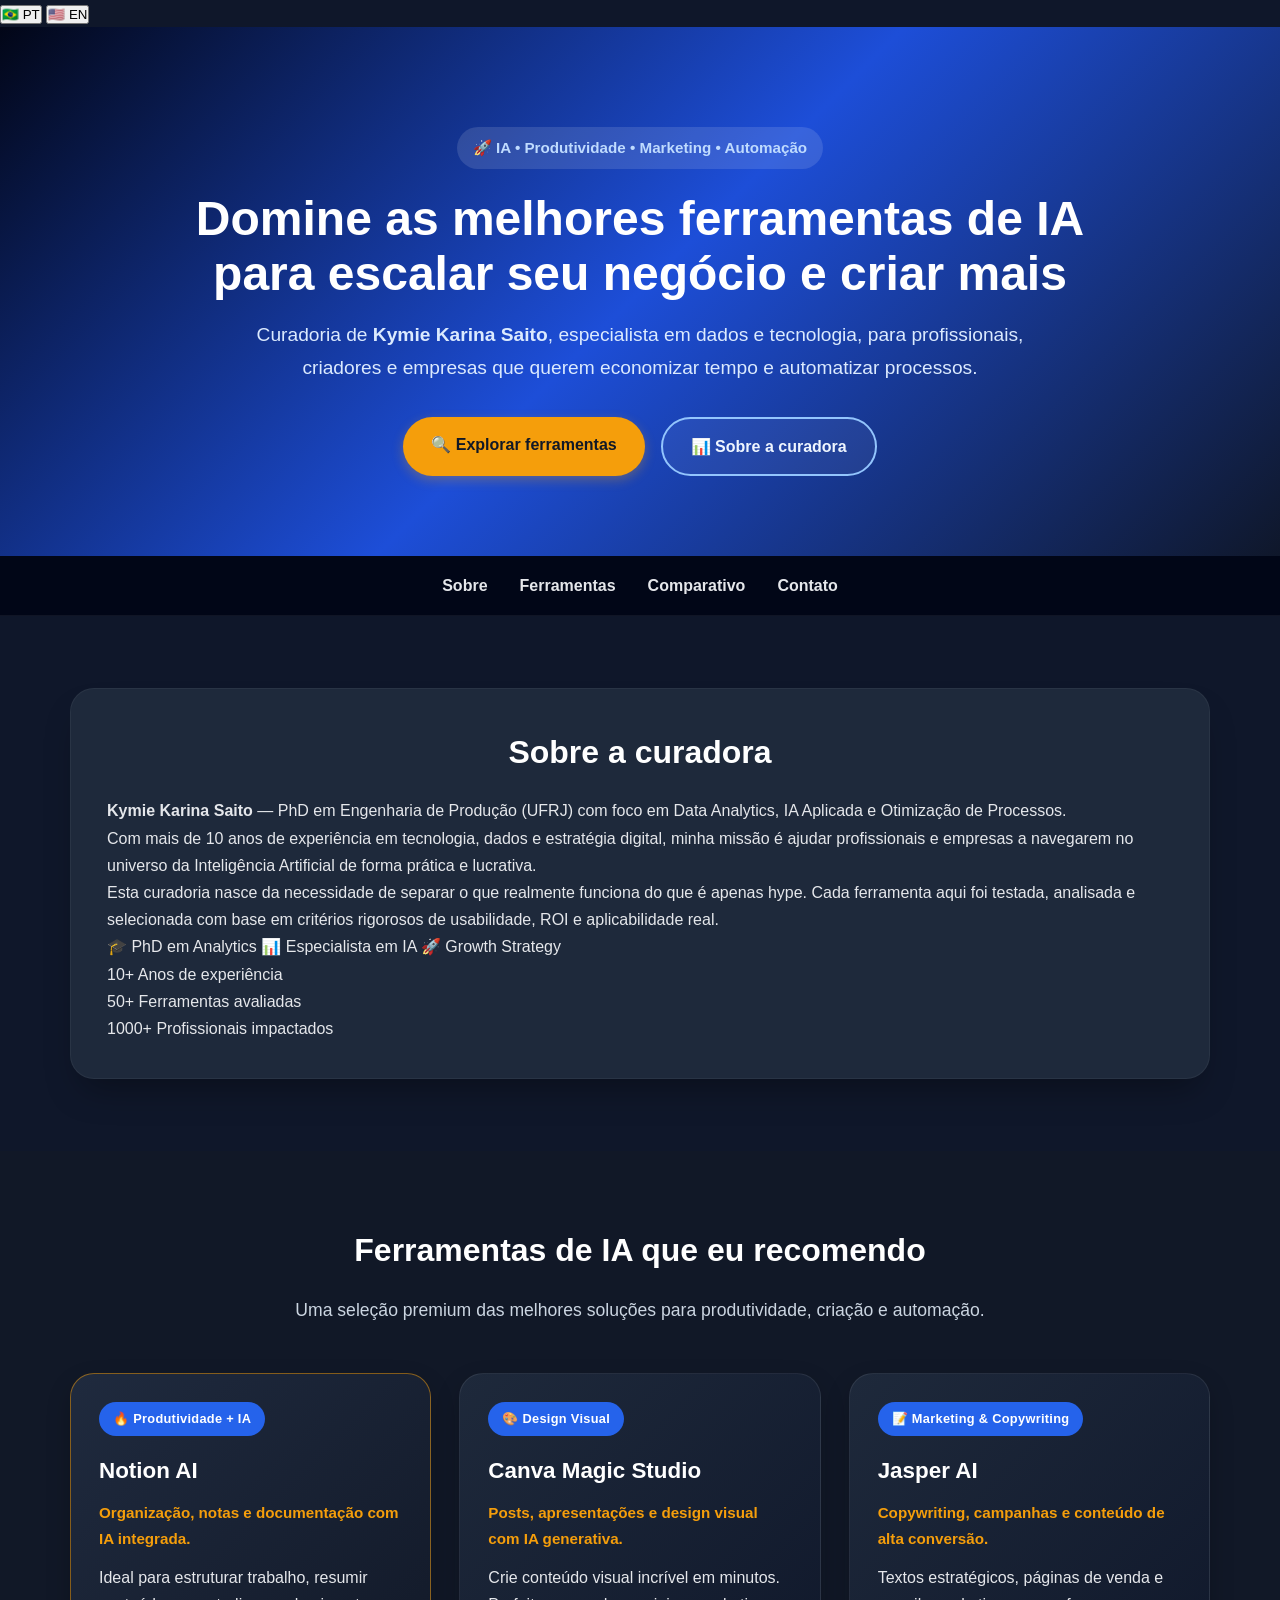
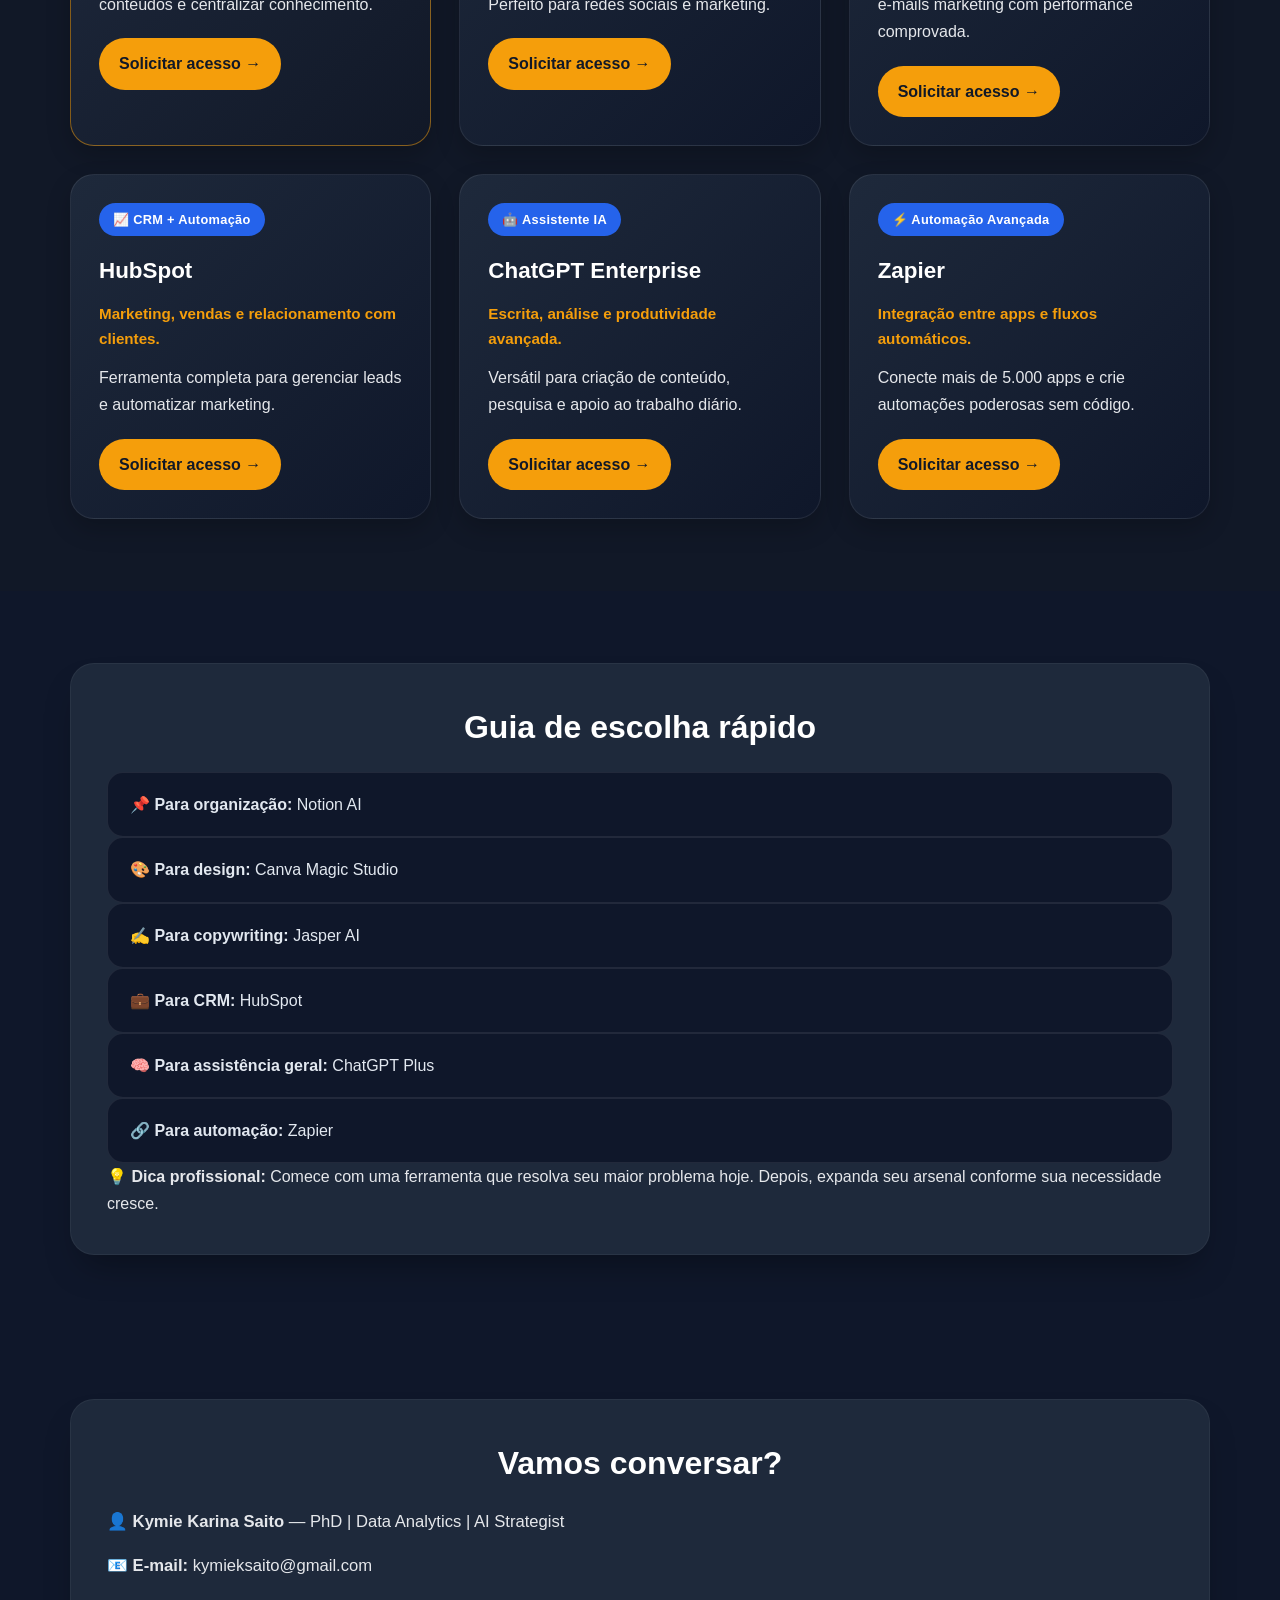
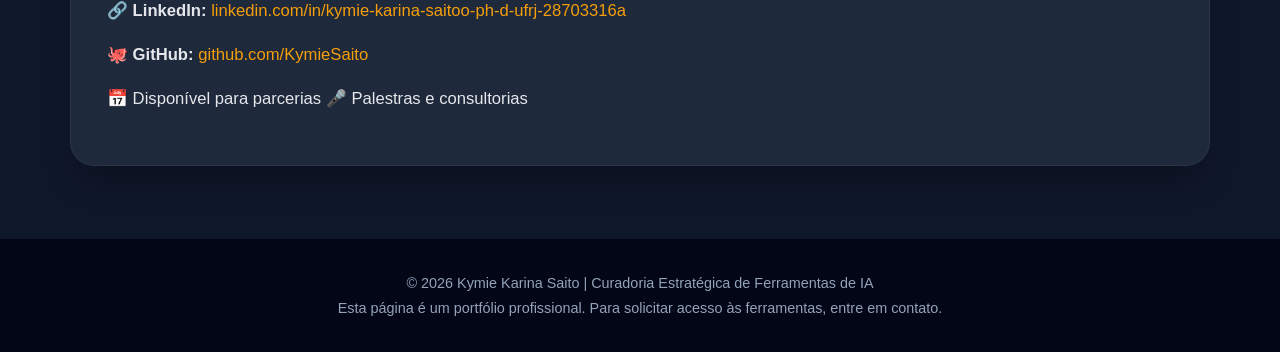
==== index.html @ 2862849a "mensagem da alteração" ====
<!DOCTYPE html>
<html lang="pt-br">
<head>
  <meta charset="UTF-8" />
  <meta name="viewport" content="width=device-width, initial-scale=1.0" />
  <title>Kymie Karina Saito | AI Tools Curator & Digital Strategist</title>
  <meta
    name="description"
    content="Curated collection of the best AI tools for productivity, marketing, design, and automation. Expert recommendations by Kymie Karina Saito, Data & Analytics Specialist."
  />
  <meta name="keywords" content="AI tools, artificial intelligence, productivity tools, marketing automation, affiliate marketing, Kymie Saito">
  <meta name="author" content="Kymie Karina Saito">
  <meta property="og:title" content="Kymie Karina Saito | Premium AI Tools Curator">
  <meta property="og:description" content="Discover the most powerful AI tools selected by a data specialist. Boost your productivity and scale your business.">
  <meta property="og:type" content="website">
  <link rel="stylesheet" href="style.css" />
  <link rel="icon" type="image/svg+xml" href="data:image/svg+xml,%3Csvg xmlns='http://www.w3.org/2000/svg' viewBox='0 0 24 24' fill='%23f59e0b'%3E%3Cpath d='M12 2C6.48 2 2 6.48 2 12s4.48 10 10 10 10-4.48 10-10S17.52 2 12 2zm-2 15h-2v-2h2v2zm0-4h-2V7h2v6z'/%3E%3C/svg%3E">
</head>
<body>
  <!-- Language Switcher -->
  <div class="lang-switcher">
    <button class="lang-btn active" data-lang="pt">🇧🇷 PT</button>
    <button class="lang-btn" data-lang="en">🇺🇸 EN</button>
  </div>

  <!-- PT Content -->
  <div class="lang-content" data-lang="pt">
    <header class="hero">
      <div class="container">
        <p class="tag">🚀 IA • Produtividade • Marketing • Automação</p>
        <h1>Domine as melhores ferramentas de IA para escalar seu negócio e criar mais</h1>
        <p class="hero-subtitle">
          Curadoria de <strong>Kymie Karina Saito</strong>, especialista em dados e tecnologia, 
          para profissionais, criadores e empresas que querem economizar tempo e automatizar processos.
        </p>
        <div class="hero-buttons">
          <a class="btn primary" href="#ferramentas">🔍 Explorar ferramentas</a>
          <a class="btn secondary" href="#sobre">📊 Sobre a curadora</a>
        </div>
      </div>
    </header>

    <nav class="navbar">
      <div class="container nav-content">
        <a href="#sobre">Sobre</a>
        <a href="#ferramentas">Ferramentas</a>
        <a href="#comparativo">Comparativo</a>
        <a href="#contato">Contato</a>
      </div>
    </nav>

    <main>
      <section id="sobre" class="section">
        <div class="container card">
          <h2>Sobre a curadora</h2>
          <div class="about-grid">
            <div class="about-text">
              <p><strong>Kymie Karina Saito</strong> — PhD em Engenharia de Produção (UFRJ) com foco em Data Analytics, IA Aplicada e Otimização de Processos.</p>
              <p>Com mais de 10 anos de experiência em tecnologia, dados e estratégia digital, minha missão é ajudar profissionais e empresas a navegarem no universo da Inteligência Artificial de forma prática e lucrativa.</p>
              <p>Esta curadoria nasce da necessidade de separar o que realmente funciona do que é apenas hype. Cada ferramenta aqui foi testada, analisada e selecionada com base em critérios rigorosos de usabilidade, ROI e aplicabilidade real.</p>
              <div class="credentials">
                <span>🎓 PhD em Analytics</span>
                <span>📊 Especialista em IA</span>
                <span>🚀 Growth Strategy</span>
              </div>
            </div>
            <div class="about-stats">
              <div class="stat">
                <span class="stat-number">10+</span>
                <span class="stat-label">Anos de experiência</span>
              </div>
              <div class="stat">
                <span class="stat-number">50+</span>
                <span class="stat-label">Ferramentas avaliadas</span>
              </div>
              <div class="stat">
                <span class="stat-number">1000+</span>
                <span class="stat-label">Profissionais impactados</span>
              </div>
            </div>
          </div>
        </div>
      </section>

      <section id="ferramentas" class="section dark-section">
        <div class="container">
          <h2>Ferramentas de IA que eu recomendo</h2>
          <p class="section-subtitle">
            Uma seleção premium das melhores soluções para produtividade, criação e automação.
          </p>
          <div class="grid">
            <article class="feature-card featured">
              <span class="badge">🔥 Produtividade + IA</span>
              <h3>Notion AI</h3>
              <p class="card-highlight">Organização, notas e documentação com IA integrada.</p>
              <p>Ideal para estruturar trabalho, resumir conteúdos e centralizar conhecimento.</p>
              <a class="card-link" href="#" target="_blank" rel="noopener">Solicitar acesso →</a>
            </article>

            <article class="feature-card">
              <span class="badge">🎨 Design Visual</span>
              <h3>Canva Magic Studio</h3>
              <p class="card-highlight">Posts, apresentações e design visual com IA generativa.</p>
              <p>Crie conteúdo visual incrível em minutos. Perfeito para redes sociais e marketing.</p>
              <a class="card-link" href="#" target="_blank" rel="noopener">Solicitar acesso →</a>
            </article>

            <article class="feature-card">
              <span class="badge">📝 Marketing & Copywriting</span>
              <h3>Jasper AI</h3>
              <p class="card-highlight">Copywriting, campanhas e conteúdo de alta conversão.</p>
              <p>Textos estratégicos, páginas de venda e e-mails marketing com performance comprovada.</p>
              <a class="card-link" href="#" target="_blank" rel="noopener">Solicitar acesso →</a>
            </article>

            <article class="feature-card">
              <span class="badge">📈 CRM + Automação</span>
              <h3>HubSpot</h3>
              <p class="card-highlight">Marketing, vendas e relacionamento com clientes.</p>
              <p>Ferramenta completa para gerenciar leads e automatizar marketing.</p>
              <a class="card-link" href="#" target="_blank" rel="noopener">Solicitar acesso →</a>
            </article>

            <article class="feature-card">
              <span class="badge">🤖 Assistente IA</span>
              <h3>ChatGPT Enterprise</h3>
              <p class="card-highlight">Escrita, análise e produtividade avançada.</p>
              <p>Versátil para criação de conteúdo, pesquisa e apoio ao trabalho diário.</p>
              <a class="card-link" href="#" target="_blank" rel="noopener">Solicitar acesso →</a>
            </article>

            <article class="feature-card">
              <span class="badge">⚡ Automação Avançada</span>
              <h3>Zapier</h3>
              <p class="card-highlight">Integração entre apps e fluxos automáticos.</p>
              <p>Conecte mais de 5.000 apps e crie automações poderosas sem código.</p>
              <a class="card-link" href="#" target="_blank" rel="noopener">Solicitar acesso →</a>
            </article>
          </div>
        </div>
      </section>

      <section id="comparativo" class="section">
        <div class="container card">
          <h2>Guia de escolha rápido</h2>
          <div class="comparison-grid">
            <div class="comparison-row"><strong>📌 Para organização:</strong> Notion AI</div>
            <div class="comparison-row"><strong>🎨 Para design:</strong> Canva Magic Studio</div>
            <div class="comparison-row"><strong>✍️ Para copywriting:</strong> Jasper AI</div>
            <div class="comparison-row"><strong>💼 Para CRM:</strong> HubSpot</div>
            <div class="comparison-row"><strong>🧠 Para assistência geral:</strong> ChatGPT Plus</div>
            <div class="comparison-row"><strong>🔗 Para automação:</strong> Zapier</div>
          </div>
          <div class="tip-box">
            <p>💡 <strong>Dica profissional:</strong> Comece com uma ferramenta que resolva seu maior problema hoje. Depois, expanda seu arsenal conforme sua necessidade cresce.</p>
          </div>
        </div>
      </section>

      <section id="contato" class="section">
        <div class="container card">
          <h2>Vamos conversar?</h2>
          <div class="contact-links">
            <p><strong>👤 Kymie Karina Saito</strong> — PhD | Data Analytics | AI Strategist</p>
            <p><strong>📧 E-mail:</strong> kymieksaito@gmail.com</p>
            <p><strong>🔗 LinkedIn:</strong> <a href="https://www.linkedin.com/in/kymie-karina-saitoo-ph-d-ufrj-28703316a" target="_blank">linkedin.com/in/kymie-karina-saitoo-ph-d-ufrj-28703316a</a></p>
            <p><strong>🐙 GitHub:</strong> <a href="https://github.com/KymieSaito" target="_blank">github.com/KymieSaito</a></p>
            <p class="availability"><span class="badge-small">📅 Disponível para parcerias</span> <span class="badge-small">🎤 Palestras e consultorias</span></p>
          </div>
        </div>
      </section>
    </main>

    <footer class="footer">
      <div class="container">
        <p>© 2026 Kymie Karina Saito | Curadoria Estratégica de Ferramentas de IA</p>
        <p class="footer-disclaimer">Esta página é um portfólio profissional. Para solicitar acesso às ferramentas, entre em contato.</p>
      </div>
    </footer>
  </div>

  <!-- EN Content -->
  <div class="lang-content" data-lang="en" style="display: none;">
    <header class="hero">
      <div class="container">
        <p class="tag">🚀 AI • Productivity • Marketing • Automation</p>
        <h1>Master the Best AI Tools to Scale Your Business & Create More</h1>
        <p class="hero-subtitle">
          Curated by <strong>Kymie Karina Saito</strong>, Data & Technology Specialist, 
          for professionals, creators, and companies who want to save time and automate processes.
        </p>
        <div class="hero-buttons">
          <a class="btn primary" href="#ferramentas-en">🔍 Explore Tools</a>
          <a class="btn secondary" href="#sobre-en">📊 About the Curator</a>
        </div>
      </div>
    </header>

    <nav class="navbar">
      <div class="container nav-content">
        <a href="#sobre-en">About</a>
        <a href="#ferramentas-en">Tools</a>
        <a href="#comparativo-en">Comparison</a>
        <a href="#contato-en">Contact</a>
      </div>
    </nav>

    <main>
      <section id="sobre-en" class="section">
        <div class="container card">
          <h2>About the Curator</h2>
          <div class="about-grid">
            <div class="about-text">
              <p><strong>Kymie Karina Saito</strong> — PhD in Production Engineering (UFRJ) with focus on Data Analytics, Applied AI, and Process Optimization.</p>
              <p>With over 10 years of experience in technology, data, and digital strategy, my mission is to help professionals and companies navigate the AI universe in a practical and profitable way.</p>
              <p>This curation was born from the need to separate what truly works from what is just hype. Every tool here has been tested, analyzed, and selected based on rigorous criteria of usability, ROI, and real-world applicability.</p>
              <div class="credentials">
                <span>🎓 PhD in Analytics</span>
                <span>📊 AI Specialist</span>
                <span>🚀 Growth Strategy</span>
              </div>
            </div>
            <div class="about-stats">
              <div class="stat">
                <span class="stat-number">10+</span>
                <span class="stat-label">Years of Experience</span>
              </div>
              <div class="stat">
                <span class="stat-number">50+</span>
                <span class="stat-label">Tools Evaluated</span>
              </div>
              <div class="stat">
                <span class="stat-number">1000+</span>
                <span class="stat-label">Professionals Impacted</span>
              </div>
            </div>
          </div>
        </div>
      </section>

      <section id="ferramentas-en" class="section dark-section">
        <div class="container">
          <h2>AI Tools I Recommend</h2>
          <p class="section-subtitle">
            A premium selection of the best solutions for productivity, creation, and automation.
          </p>
          <div class="grid">
            <article class="feature-card featured">
              <span class="badge">🔥 Productivity + AI</span>
              <h3>Notion AI</h3>
              <p class="card-highlight">Organization, notes, and documentation with integrated AI.</p>
              <p>Ideal for structuring work, summarizing content, and centralizing knowledge.</p>
              <a class="card-link" href="#" target="_blank" rel="noopener">Request Access →</a>
            </article>

            <article class="feature-card">
              <span class="badge">🎨 Visual Design</span>
              <h3>Canva Magic Studio</h3>
              <p class="card-highlight">Posts, presentations, and visual design with generative AI.</p>
              <p>Create amazing visual content in minutes. Perfect for social media and marketing.</p>
              <a class="card-link" href="#" target="_blank" rel="noopener">Request Access →</a>
            </article>

            <article class="feature-card">
              <span class="badge">📝 Marketing & Copywriting</span>
              <h3>Jasper AI</h3>
              <p class="card-highlight">Copywriting, campaigns, and high-conversion content.</p>
              <p>Strategic texts, sales pages, and email marketing with proven performance.</p>
              <a class="card-link" href="#" target="_blank" rel="noopener">Request Access →</a>
            </article>

            <article class="feature-card">
              <span class="badge">📈 CRM + Automation</span>
              <h3>HubSpot</h3>
              <p class="card-highlight">Marketing, sales, and customer relationship.</p>
              <p>Complete tool for managing leads and automating marketing.</p>
              <a class="card-link" href="#" target="_blank" rel="noopener">Request Access →</a>
            </article>

            <article class="feature-card">
              <span class="badge">🤖 AI Assistant</span>
              <h3>ChatGPT Enterprise</h3>
              <p class="card-highlight">Writing, analysis, and advanced productivity.</p>
              <p>Versatile for content creation, research, and daily work support.</p>
              <a class="card-link" href="#" target="_blank" rel="noopener">Request Access →</a>
            </article>

            <article class="feature-card">
              <span class="badge">⚡ Advanced Automation</span>
              <h3>Zapier</h3>
              <p class="card-highlight">Integration between apps and automated workflows.</p>
              <p>Connect over 5,000 apps and create powerful automations without code.</p>
              <a class="card-link" href="#" target="_blank" rel="noopener">Request Access →</a>
            </article>
          </div>
        </div>
      </section>

      <section id="comparativo-en" class="section">
        <div class="container card">
          <h2>Quick Selection Guide</h2>
          <div class="comparison-grid">
            <div class="comparison-row"><strong>📌 For organization:</strong> Notion AI</div>
            <div class="comparison-row"><strong>🎨 For design:</strong> Canva Magic Studio</div>
            <div class="comparison-row"><strong>✍️ For copywriting:</strong> Jasper AI</div>
            <div class="comparison-row"><strong>💼 For CRM:</strong> HubSpot</div>
            <div class="comparison-row"><strong>🧠 For general assistance:</strong> ChatGPT Plus</div>
            <div class="comparison-row"><strong>🔗 For automation:</strong> Zapier</div>
          </div>
          <div class="tip-box">
            <p>💡 <strong>Pro Tip:</strong> Start with one tool that solves your biggest problem today. Then expand your AI arsenal as your needs grow.</p>
          </div>
        </div>
      </section>

      <section id="contato-en" class="section">
        <div class="container card">
          <h2>Let's Connect?</h2>
          <div class="contact-links">
            <p><strong>👤 Kymie Karina Saito</strong> — PhD | Data Analytics | AI Strategist</p>
            <p><strong>📧 Email:</strong> kymieksaito@gmail.com</p>
            <p><strong>🔗 LinkedIn:</strong> <a href="https://www.linkedin.com/in/kymie-karina-saitoo-ph-d-ufrj-28703316a" target="_blank">linkedin.com/in/kymie-karina-saitoo-ph-d-ufrj-28703316a</a></p>
            <p><strong>🐙 GitHub:</strong> <a href="https://github.com/KymieSaito" target="_blank">github.com/KymieSaito</a></p>
            <p class="availability"><span class="badge-small">📅 Available for Partnerships</span> <span class="badge-small">🎤 Speaking & Consulting</span></p>
          </div>
        </div>
      </section>
    </main>

    <footer class="footer">
      <div class="container">
        <p>© 2026 Kymie Karina Saito | Strategic AI Tools Curation</p>
        <p class="footer-disclaimer">This is a professional portfolio page. To request access to tools, please reach out.</p>
      </div>
    </footer>
  </div>

  <script>
    // Language switcher functionality
    const langBtns = document.querySelectorAll('.lang-btn');
    const langContents = document.querySelectorAll('.lang-content');

    function switchLanguage(lang) {
      langContents.forEach(content => {
        if (content.dataset.lang === lang) {
          content.style.display = 'block';
        } else {
          content.style.display = 'none';
        }
      });
      
      langBtns.forEach(btn => {
        if (btn.dataset.lang === lang) {
          btn.classList.add('active');
        } else {
          btn.classList.remove('active');
        }
      });
      
      localStorage.setItem('preferredLanguage', lang);
    }

    langBtns.forEach(btn => {
      btn.addEventListener('click', () => {
        switchLanguage(btn.dataset.lang);
      });
    });

    // Check for saved language preference
    const savedLang = localStorage.getItem('preferredLanguage');
    if (savedLang && (savedLang === 'pt' || savedLang === 'en')) {
      switchLanguage(savedLang);
    }
  </script>
</body>
</html>
---- style.css ----
* {
  margin: 0;
  padding: 0;
  box-sizing: border-box;
}

html {
  scroll-behavior: smooth;
}

body {
  font-family: 'Segoe UI', Tahoma, Geneva, Verdana, sans-serif;
  background: #0f172a;
  color: #e5e7eb;
  line-height: 1.7;
}

.container {
  width: 90%;
  max-width: 1140px;
  margin: 0 auto;
}

.hero {
  background: linear-gradient(135deg, #020617, #1d4ed8, #0f172a);
  padding: 100px 0 80px;
  text-align: center;
}

.tag {
  display: inline-block;
  padding: 8px 16px;
  border-radius: 999px;
  background: rgba(255, 255, 255, 0.12);
  color: #bfdbfe;
  margin-bottom: 22px;
  font-size: 0.95rem;
  font-weight: 600;
}

.hero h1 {
  font-size: 3rem;
  color: #ffffff;
  max-width: 900px;
  margin: 0 auto 18px;
  line-height: 1.15;
}

.hero-subtitle {
  max-width: 840px;
  margin: 0 auto 18px;
  font-size: 1.2rem;
  color: #dbeafe;
}

.hero-buttons {
  display: flex;
  justify-content: center;
  gap: 16px;
  flex-wrap: wrap;
  margin-top: 32px;
}

.btn {
  display: inline-block;
  padding: 14px 28px;
  border-radius: 40px;
  text-decoration: none;
  font-weight: 700;
  transition: all 0.25s ease;
  font-size: 1rem;
}

.btn.primary {
  background: #f59e0b;
  color: #111827;
  box-shadow: 0 4px 12px rgba(245, 158, 11, 0.3);
}

.btn.primary:hover {
  background: #fbbf24;
  transform: translateY(-2px);
  box-shadow: 0 8px 20px rgba(245, 158, 11, 0.4);
}

.btn.secondary {
  border: 2px solid #93c5fd;
  color: #eff6ff;
  background: rgba(255, 255, 255, 0.05);
}

.btn.secondary:hover {
  background: rgba(255, 255, 255, 0.12);
  transform: translateY(-2px);
  border-color: #f59e0b;
}

.navbar {
  position: sticky;
  top: 0;
  z-index: 1000;
  background: rgba(2, 6, 23, 0.95);
  backdrop-filter: blur(8px);
  border-bottom: 1px solid rgba(255, 255, 255, 0.06);
}

.nav-content {
  display: flex;
  justify-content: center;
  gap: 32px;
  padding: 16px 0;
  flex-wrap: wrap;
}

.navbar a {
  color: #e5e7eb;
  text-decoration: none;
  font-weight: 600;
  transition: color 0.2s;
}

.navbar a:hover {
  color: #f59e0b;
}

.section {
  padding: 72px 0;
}

.section h2 {
  font-size: 2rem;
  text-align: center;
  color: #ffffff;
  margin-bottom: 18px;
}

.section-subtitle {
  max-width: 760px;
  margin: 0 auto 48px;
  text-align: center;
  color: #cbd5e1;
  font-size: 1.1rem;
}

.card {
  background: #1e293b;
  padding: 36px;
  border-radius: 24px;
  box-shadow: 0 20px 35px -12px rgba(0, 0, 0, 0.35);
  border: 1px solid rgba(255, 255, 255, 0.05);
}

.dark-section {
  background: #111827;
}

.grid {
  display: grid;
  grid-template-columns: repeat(auto-fit, minmax(300px, 1fr));
  gap: 28px;
}

.feature-card {
  background: linear-gradient(135deg, #1e293b, #0f172a);
  padding: 28px;
  border-radius: 24px;
  border: 1px solid rgba(255, 255, 255, 0.08);
  box-shadow: 0 10px 24px rgba(0, 0, 0, 0.2);
  transition: transform 0.3s ease, box-shadow 0.3s ease;
  display: flex;
  flex-direction: column;
  height: 100%;
}

.feature-card:hover {
  transform: translateY(-8px);
  box-shadow: 0 20px 32px rgba(0, 0, 0, 0.3);
  border-color: rgba(245, 158, 11, 0.3);
}

.featured {
  border: 1px solid rgba(245, 158, 11, 0.5);
  background: linear-gradient(135deg, #1f2a3e, #111827);
}

.feature-card h3 {
  margin: 16px 0 10px;
  font-size: 1.4rem;
  color: #ffffff;
}

.card-highlight {
  color: #f59e0b;
  font-weight: 700;
  margin-bottom: 12px;
  font-size: 0.95rem;
}

.badge {
  display: inline-block;
  background: #2563eb;
  color: #ffffff;
  font-size: 0.8rem;
  font-weight: 700;
  padding: 6px 14px;
  border-radius: 40px;
  width: fit-content;
  letter-spacing: 0.3px;
}

.card-link {
  display: inline-block;
  margin-top: 20px;
  padding: 12px 20px;
  background: #f59e0b;
  color: #111827;
  border-radius: 40px;
  text-decoration: none;
  font-weight: 800;
  transition: all 0.25s ease;
  text-align: center;
  align-self: flex-start;
}

.card-link:hover {
  background: #fbbf24;
  transform: translateY(-2px);
  box-shadow: 0 4px 12px rgba(245, 158, 11, 0.3);
}

.comparison-row {
  background: #0f172a;
  border: 1px solid rgba(255, 255, 255, 0.08);
  padding: 18px 22px;
  border-radius: 16px;
  color: #e2e8f0;
  transition: all 0.2s;
}

.comparison-row:hover {
  background: #1e293b;
  border-color: #f59e0b;
  transform: translateX(4px);
}

.contact-links p {
  margin-bottom: 16px;
  font-size: 1.04rem;
}

.contact-links a {
  color: #f59e0b;
  text-decoration: none;
  font-weight: 500;
}

.contact-links a:hover {
  text-decoration: underline;
  color: #fbbf24;
}

.footer {
  background: #020617;
  text-align: center;
  padding: 32px 0;
  color: #94a3b8;
  font-size: 0.9rem;
  border-top: 1px solid rgba(255, 255, 255, 0.05);
}

@media (max-width: 768px) {
  .hero {
    padding: 80px 0 64px;
  }

  .hero h1 {
    font-size: 2rem;
  }

  .hero-subtitle {
    font-size: 1rem;
  }

  .nav-content {
    gap: 20px;
  }

  .section {
    padding: 48px 0;
  }

  .card {
    padding: 24px;
  }

  .grid {
    gap: 20px;
  }

  .btn {
    padding: 12px 20px;
  }
}
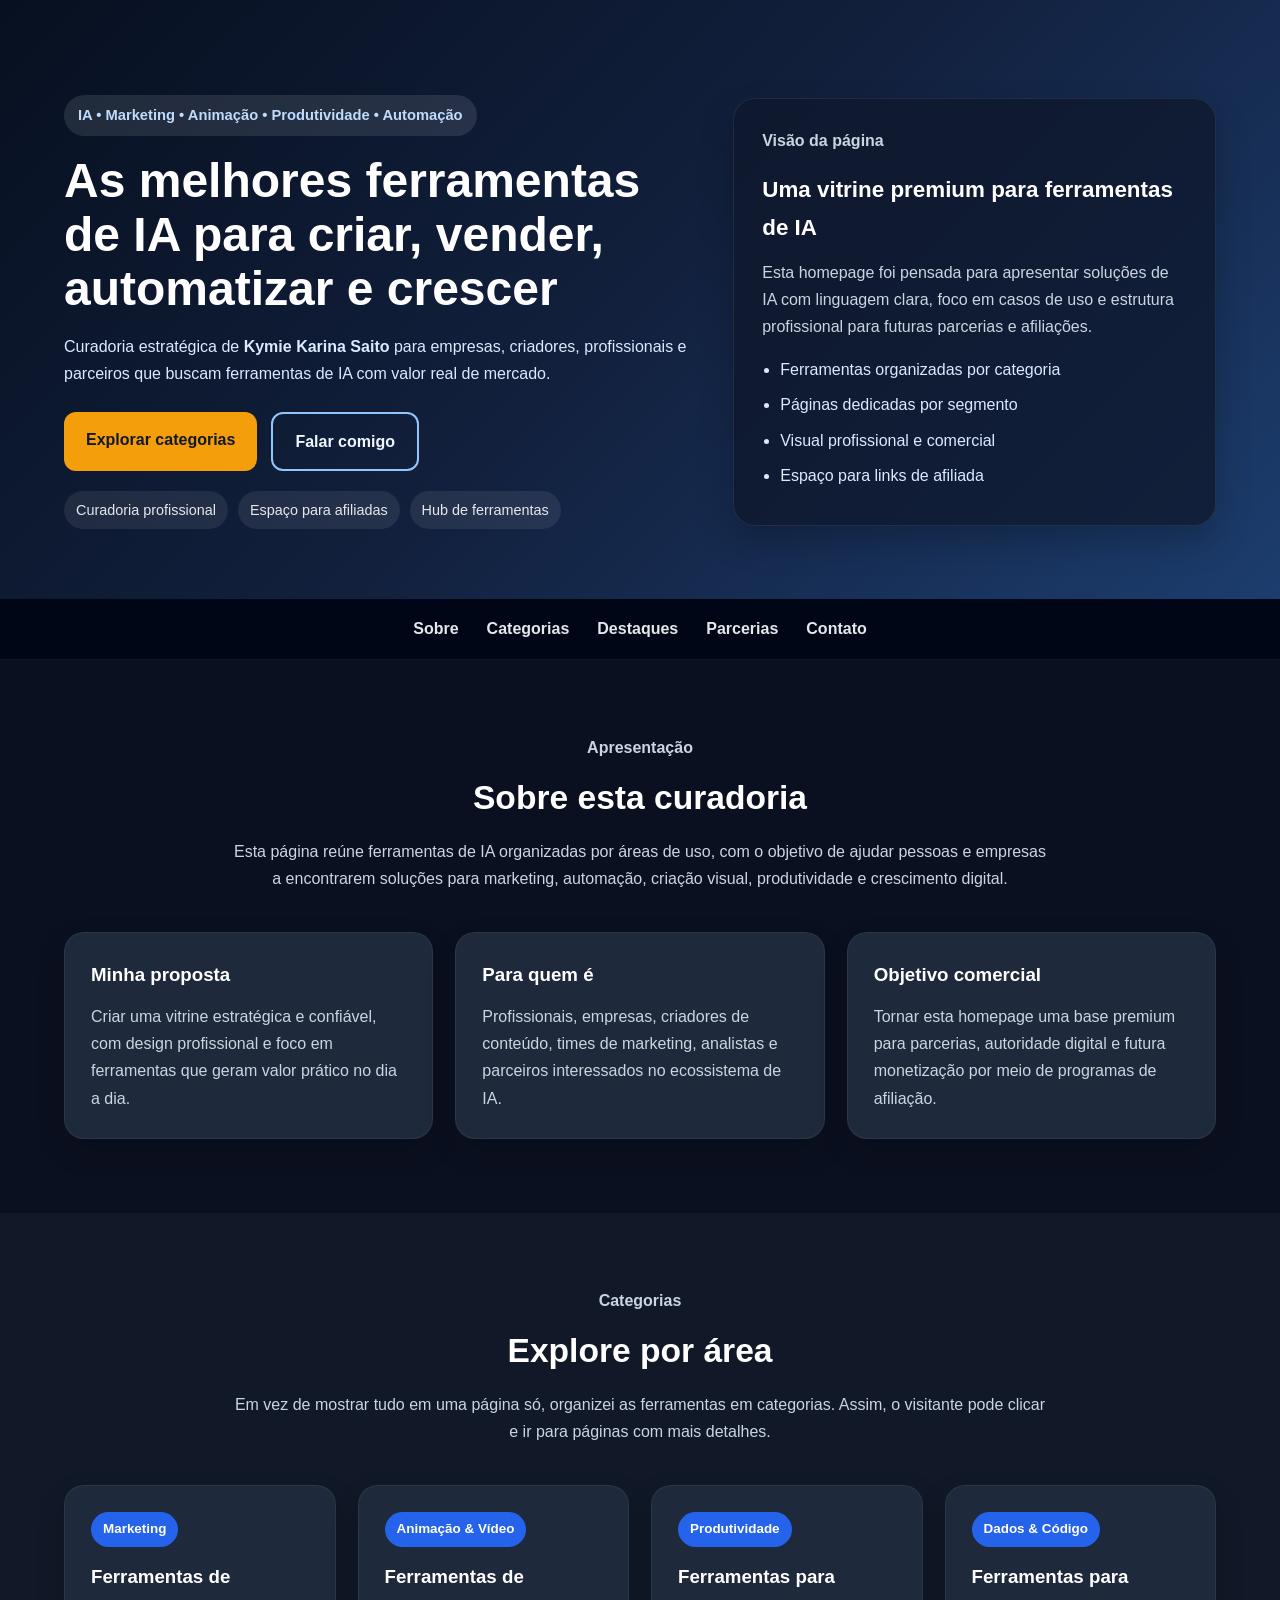
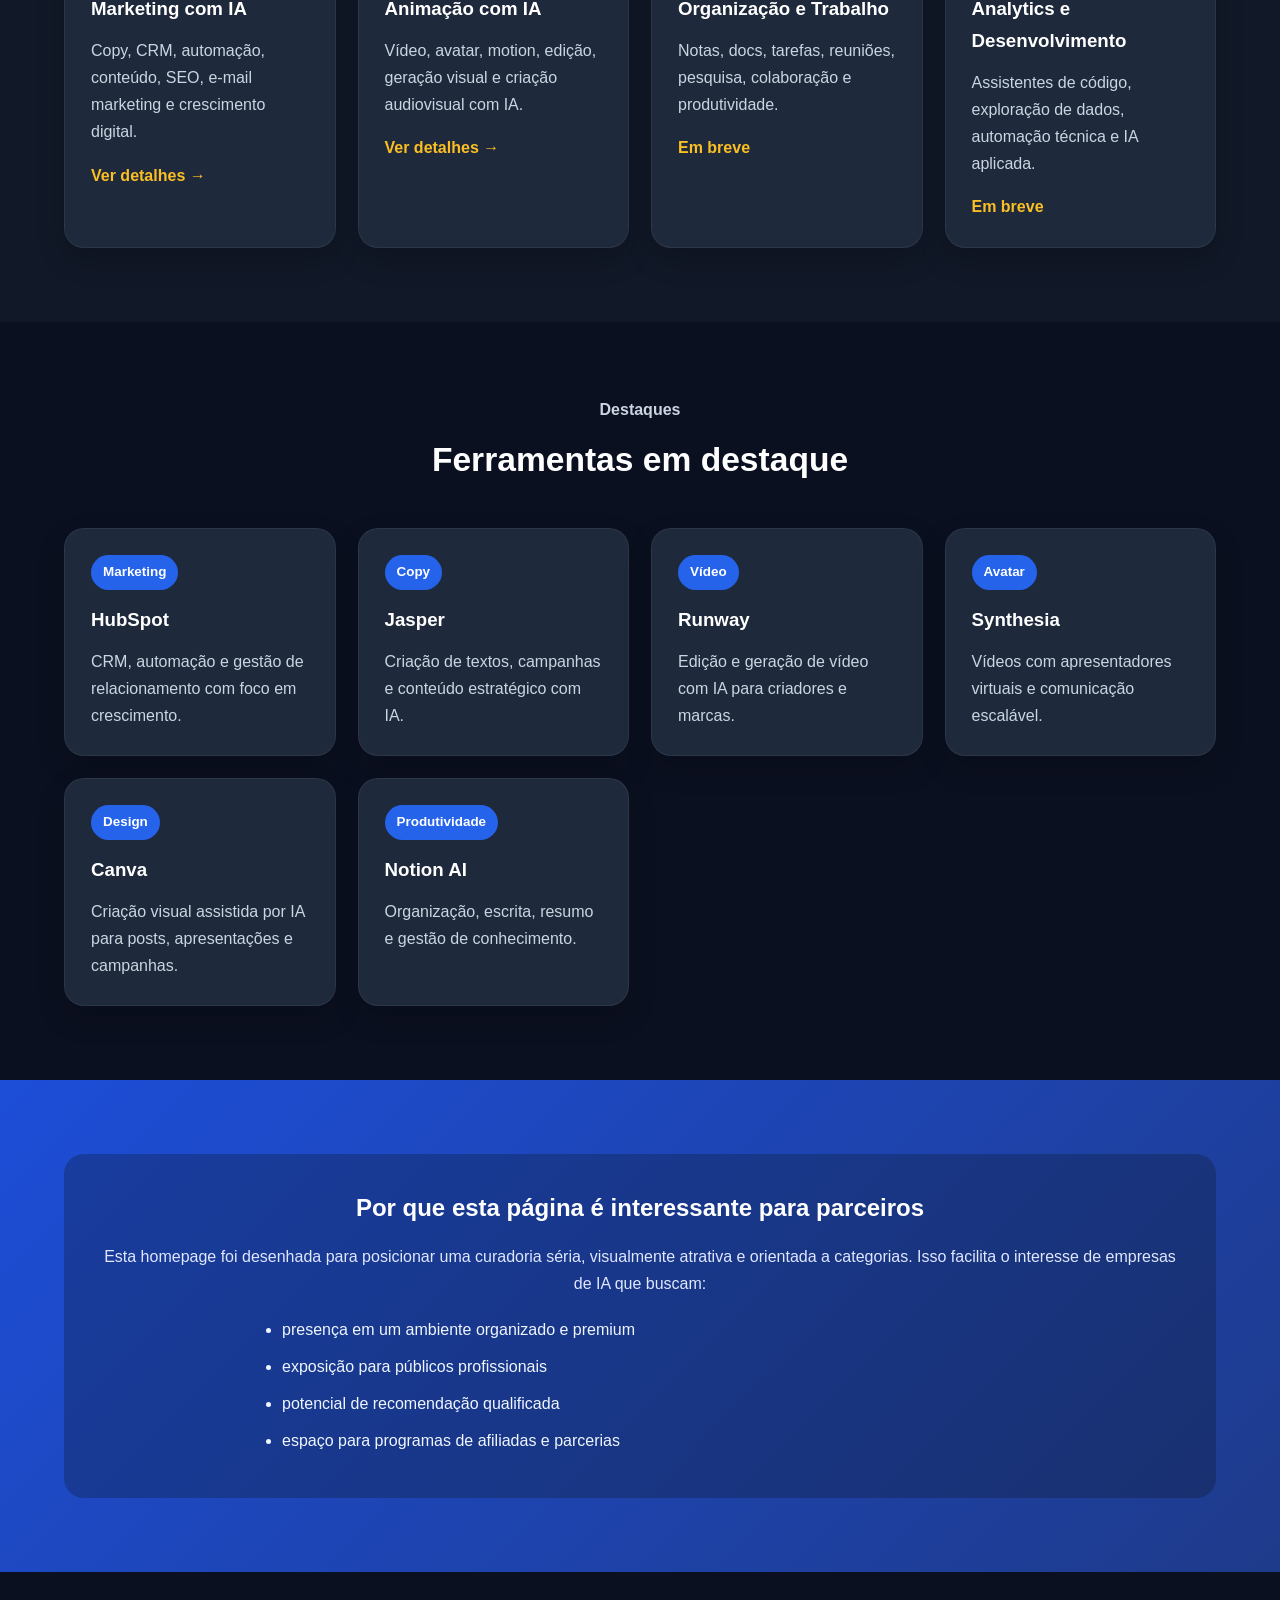
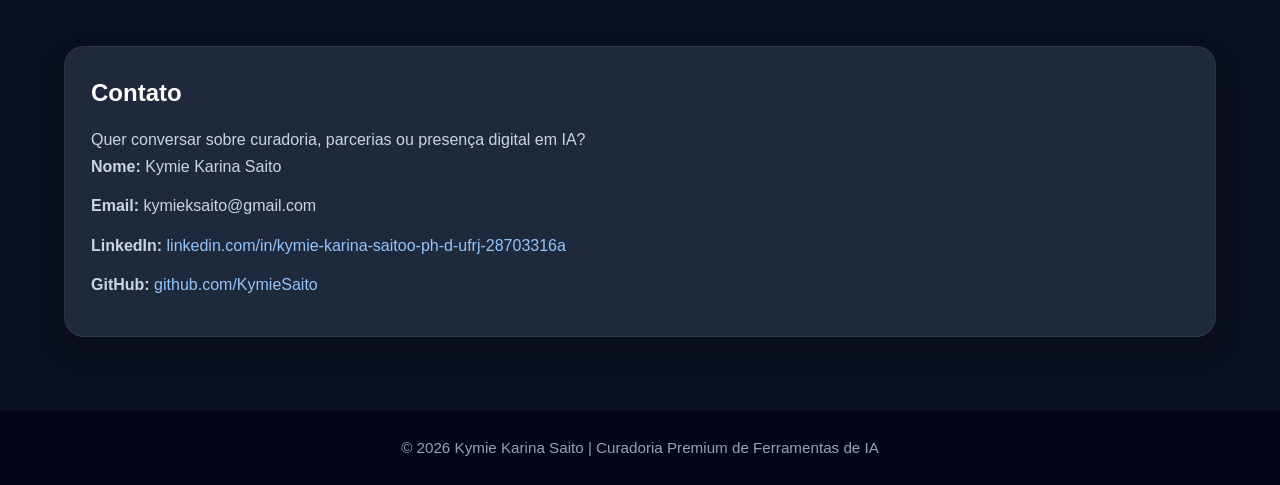
==== commit 6869430f: "mensagem da alteração" ====
--- a/index.html
+++ b/index.html
@@ -3,374 +3,247 @@
 <head>
   <meta charset="UTF-8" />
   <meta name="viewport" content="width=device-width, initial-scale=1.0" />
-  <title>Kymie Karina Saito | AI Tools Curator & Digital Strategist</title>
+  <title>Kymie Karina Saito | Curadoria Premium de Ferramentas de IA</title>
   <meta
     name="description"
-    content="Curated collection of the best AI tools for productivity, marketing, design, and automation. Expert recommendations by Kymie Karina Saito, Data & Analytics Specialist."
+    content="Curadoria premium de ferramentas de IA para marketing, animação, produtividade, design, automação e dados."
   />
-  <meta name="keywords" content="AI tools, artificial intelligence, productivity tools, marketing automation, affiliate marketing, Kymie Saito">
-  <meta name="author" content="Kymie Karina Saito">
-  <meta property="og:title" content="Kymie Karina Saito | Premium AI Tools Curator">
-  <meta property="og:description" content="Discover the most powerful AI tools selected by a data specialist. Boost your productivity and scale your business.">
-  <meta property="og:type" content="website">
   <link rel="stylesheet" href="style.css" />
-  <link rel="icon" type="image/svg+xml" href="data:image/svg+xml,%3Csvg xmlns='http://www.w3.org/2000/svg' viewBox='0 0 24 24' fill='%23f59e0b'%3E%3Cpath d='M12 2C6.48 2 2 6.48 2 12s4.48 10 10 10 10-4.48 10-10S17.52 2 12 2zm-2 15h-2v-2h2v2zm0-4h-2V7h2v6z'/%3E%3C/svg%3E">
 </head>
 <body>
-  <!-- Language Switcher -->
-  <div class="lang-switcher">
-    <button class="lang-btn active" data-lang="pt">🇧🇷 PT</button>
-    <button class="lang-btn" data-lang="en">🇺🇸 EN</button>
-  </div>
-
-  <!-- PT Content -->
-  <div class="lang-content" data-lang="pt">
-    <header class="hero">
+  <header class="hero">
+    <div class="container hero-grid">
+      <div>
+        <p class="eyebrow">IA • Marketing • Animação • Produtividade • Automação</p>
+        <h1>As melhores ferramentas de IA para criar, vender, automatizar e crescer</h1>
+        <p class="hero-text">
+          Curadoria estratégica de <strong>Kymie Karina Saito</strong> para empresas, criadores,
+          profissionais e parceiros que buscam ferramentas de IA com valor real de mercado.
+        </p>
+
+        <div class="hero-buttons">
+          <a href="#categorias" class="btn btn-primary">Explorar categorias</a>
+          <a href="#contato" class="btn btn-secondary">Falar comigo</a>
+        </div>
+
+        <div class="mini-badges">
+          <span>Curadoria profissional</span>
+          <span>Espaço para afiliadas</span>
+          <span>Hub de ferramentas</span>
+        </div>
+      </div>
+
+      <div class="hero-panel">
+        <p class="panel-tag">Visão da página</p>
+        <h3>Uma vitrine premium para ferramentas de IA</h3>
+        <p>
+          Esta homepage foi pensada para apresentar soluções de IA com linguagem clara,
+          foco em casos de uso e estrutura profissional para futuras parcerias e afiliações.
+        </p>
+        <ul>
+          <li>Ferramentas organizadas por categoria</li>
+          <li>Páginas dedicadas por segmento</li>
+          <li>Visual profissional e comercial</li>
+          <li>Espaço para links de afiliada</li>
+        </ul>
+      </div>
+    </div>
+  </header>
+
+  <nav class="navbar">
+    <div class="container nav-content">
+      <a href="#sobre">Sobre</a>
+      <a href="#categorias">Categorias</a>
+      <a href="#destaques">Destaques</a>
+      <a href="#parcerias">Parcerias</a>
+      <a href="#contato">Contato</a>
+    </div>
+  </nav>
+
+  <main>
+    <section id="sobre" class="section">
       <div class="container">
-        <p class="tag">🚀 IA • Produtividade • Marketing • Automação</p>
-        <h1>Domine as melhores ferramentas de IA para escalar seu negócio e criar mais</h1>
-        <p class="hero-subtitle">
-          Curadoria de <strong>Kymie Karina Saito</strong>, especialista em dados e tecnologia, 
-          para profissionais, criadores e empresas que querem economizar tempo e automatizar processos.
+        <div class="section-header">
+          <p class="section-tag">Apresentação</p>
+          <h2>Sobre esta curadoria</h2>
+          <p>
+            Esta página reúne ferramentas de IA organizadas por áreas de uso, com o objetivo
+            de ajudar pessoas e empresas a encontrarem soluções para marketing, automação,
+            criação visual, produtividade e crescimento digital.
+          </p>
+        </div>
+
+        <div class="info-grid">
+          <div class="info-card">
+            <h3>Minha proposta</h3>
+            <p>
+              Criar uma vitrine estratégica e confiável, com design profissional e foco em
+              ferramentas que geram valor prático no dia a dia.
+            </p>
+          </div>
+
+          <div class="info-card">
+            <h3>Para quem é</h3>
+            <p>
+              Profissionais, empresas, criadores de conteúdo, times de marketing,
+              analistas e parceiros interessados no ecossistema de IA.
+            </p>
+          </div>
+
+          <div class="info-card">
+            <h3>Objetivo comercial</h3>
+            <p>
+              Tornar esta homepage uma base premium para parcerias, autoridade digital
+              e futura monetização por meio de programas de afiliação.
+            </p>
+          </div>
+        </div>
+      </div>
+    </section>
+
+    <section id="categorias" class="section dark-section">
+      <div class="container">
+        <div class="section-header">
+          <p class="section-tag">Categorias</p>
+          <h2>Explore por área</h2>
+          <p>
+            Em vez de mostrar tudo em uma página só, organizei as ferramentas em categorias.
+            Assim, o visitante pode clicar e ir para páginas com mais detalhes.
+          </p>
+        </div>
+
+        <div class="category-grid">
+          <a class="category-card" href="marketing.html">
+            <span class="category-badge">Marketing</span>
+            <h3>Ferramentas de Marketing com IA</h3>
+            <p>
+              Copy, CRM, automação, conteúdo, SEO, e-mail marketing e crescimento digital.
+            </p>
+            <span class="category-link">Ver detalhes →</span>
+          </a>
+
+          <a class="category-card" href="animacao.html">
+            <span class="category-badge">Animação & Vídeo</span>
+            <h3>Ferramentas de Animação com IA</h3>
+            <p>
+              Vídeo, avatar, motion, edição, geração visual e criação audiovisual com IA.
+            </p>
+            <span class="category-link">Ver detalhes →</span>
+          </a>
+
+          <a class="category-card" href="#">
+            <span class="category-badge">Produtividade</span>
+            <h3>Ferramentas para Organização e Trabalho</h3>
+            <p>
+              Notas, docs, tarefas, reuniões, pesquisa, colaboração e produtividade.
+            </p>
+            <span class="category-link">Em breve</span>
+          </a>
+
+          <a class="category-card" href="#">
+            <span class="category-badge">Dados & Código</span>
+            <h3>Ferramentas para Analytics e Desenvolvimento</h3>
+            <p>
+              Assistentes de código, exploração de dados, automação técnica e IA aplicada.
+            </p>
+            <span class="category-link">Em breve</span>
+          </a>
+        </div>
+      </div>
+    </section>
+
+    <section id="destaques" class="section">
+      <div class="container">
+        <div class="section-header">
+          <p class="section-tag">Destaques</p>
+          <h2>Ferramentas em destaque</h2>
+        </div>
+
+        <div class="tool-grid">
+          <div class="tool-card">
+            <span class="tool-badge">Marketing</span>
+            <h3>HubSpot</h3>
+            <p>CRM, automação e gestão de relacionamento com foco em crescimento.</p>
+          </div>
+
+          <div class="tool-card">
+            <span class="tool-badge">Copy</span>
+            <h3>Jasper</h3>
+            <p>Criação de textos, campanhas e conteúdo estratégico com IA.</p>
+          </div>
+
+          <div class="tool-card">
+            <span class="tool-badge">Vídeo</span>
+            <h3>Runway</h3>
+            <p>Edição e geração de vídeo com IA para criadores e marcas.</p>
+          </div>
+
+          <div class="tool-card">
+            <span class="tool-badge">Avatar</span>
+            <h3>Synthesia</h3>
+            <p>Vídeos com apresentadores virtuais e comunicação escalável.</p>
+          </div>
+
+          <div class="tool-card">
+            <span class="tool-badge">Design</span>
+            <h3>Canva</h3>
+            <p>Criação visual assistida por IA para posts, apresentações e campanhas.</p>
+          </div>
+
+          <div class="tool-card">
+            <span class="tool-badge">Produtividade</span>
+            <h3>Notion AI</h3>
+            <p>Organização, escrita, resumo e gestão de conhecimento.</p>
+          </div>
+        </div>
+      </div>
+    </section>
+
+    <section id="parcerias" class="section highlight-section">
+      <div class="container highlight-box">
+        <h2>Por que esta página é interessante para parceiros</h2>
+        <p>
+          Esta homepage foi desenhada para posicionar uma curadoria séria, visualmente atrativa
+          e orientada a categorias. Isso facilita o interesse de empresas de IA que buscam:
         </p>
-        <div class="hero-buttons">
-          <a class="btn primary" href="#ferramentas">🔍 Explorar ferramentas</a>
-          <a class="btn secondary" href="#sobre">📊 Sobre a curadora</a>
-        </div>
-      </div>
-    </header>
-
-    <nav class="navbar">
-      <div class="container nav-content">
-        <a href="#sobre">Sobre</a>
-        <a href="#ferramentas">Ferramentas</a>
-        <a href="#comparativo">Comparativo</a>
-        <a href="#contato">Contato</a>
-      </div>
-    </nav>
-
-    <main>
-      <section id="sobre" class="section">
-        <div class="container card">
-          <h2>Sobre a curadora</h2>
-          <div class="about-grid">
-            <div class="about-text">
-              <p><strong>Kymie Karina Saito</strong> — PhD em Engenharia de Produção (UFRJ) com foco em Data Analytics, IA Aplicada e Otimização de Processos.</p>
-              <p>Com mais de 10 anos de experiência em tecnologia, dados e estratégia digital, minha missão é ajudar profissionais e empresas a navegarem no universo da Inteligência Artificial de forma prática e lucrativa.</p>
-              <p>Esta curadoria nasce da necessidade de separar o que realmente funciona do que é apenas hype. Cada ferramenta aqui foi testada, analisada e selecionada com base em critérios rigorosos de usabilidade, ROI e aplicabilidade real.</p>
-              <div class="credentials">
-                <span>🎓 PhD em Analytics</span>
-                <span>📊 Especialista em IA</span>
-                <span>🚀 Growth Strategy</span>
-              </div>
-            </div>
-            <div class="about-stats">
-              <div class="stat">
-                <span class="stat-number">10+</span>
-                <span class="stat-label">Anos de experiência</span>
-              </div>
-              <div class="stat">
-                <span class="stat-number">50+</span>
-                <span class="stat-label">Ferramentas avaliadas</span>
-              </div>
-              <div class="stat">
-                <span class="stat-number">1000+</span>
-                <span class="stat-label">Profissionais impactados</span>
-              </div>
-            </div>
-          </div>
-        </div>
-      </section>
-
-      <section id="ferramentas" class="section dark-section">
-        <div class="container">
-          <h2>Ferramentas de IA que eu recomendo</h2>
-          <p class="section-subtitle">
-            Uma seleção premium das melhores soluções para produtividade, criação e automação.
-          </p>
-          <div class="grid">
-            <article class="feature-card featured">
-              <span class="badge">🔥 Produtividade + IA</span>
-              <h3>Notion AI</h3>
-              <p class="card-highlight">Organização, notas e documentação com IA integrada.</p>
-              <p>Ideal para estruturar trabalho, resumir conteúdos e centralizar conhecimento.</p>
-              <a class="card-link" href="#" target="_blank" rel="noopener">Solicitar acesso →</a>
-            </article>
-
-            <article class="feature-card">
-              <span class="badge">🎨 Design Visual</span>
-              <h3>Canva Magic Studio</h3>
-              <p class="card-highlight">Posts, apresentações e design visual com IA generativa.</p>
-              <p>Crie conteúdo visual incrível em minutos. Perfeito para redes sociais e marketing.</p>
-              <a class="card-link" href="#" target="_blank" rel="noopener">Solicitar acesso →</a>
-            </article>
-
-            <article class="feature-card">
-              <span class="badge">📝 Marketing & Copywriting</span>
-              <h3>Jasper AI</h3>
-              <p class="card-highlight">Copywriting, campanhas e conteúdo de alta conversão.</p>
-              <p>Textos estratégicos, páginas de venda e e-mails marketing com performance comprovada.</p>
-              <a class="card-link" href="#" target="_blank" rel="noopener">Solicitar acesso →</a>
-            </article>
-
-            <article class="feature-card">
-              <span class="badge">📈 CRM + Automação</span>
-              <h3>HubSpot</h3>
-              <p class="card-highlight">Marketing, vendas e relacionamento com clientes.</p>
-              <p>Ferramenta completa para gerenciar leads e automatizar marketing.</p>
-              <a class="card-link" href="#" target="_blank" rel="noopener">Solicitar acesso →</a>
-            </article>
-
-            <article class="feature-card">
-              <span class="badge">🤖 Assistente IA</span>
-              <h3>ChatGPT Enterprise</h3>
-              <p class="card-highlight">Escrita, análise e produtividade avançada.</p>
-              <p>Versátil para criação de conteúdo, pesquisa e apoio ao trabalho diário.</p>
-              <a class="card-link" href="#" target="_blank" rel="noopener">Solicitar acesso →</a>
-            </article>
-
-            <article class="feature-card">
-              <span class="badge">⚡ Automação Avançada</span>
-              <h3>Zapier</h3>
-              <p class="card-highlight">Integração entre apps e fluxos automáticos.</p>
-              <p>Conecte mais de 5.000 apps e crie automações poderosas sem código.</p>
-              <a class="card-link" href="#" target="_blank" rel="noopener">Solicitar acesso →</a>
-            </article>
-          </div>
-        </div>
-      </section>
-
-      <section id="comparativo" class="section">
-        <div class="container card">
-          <h2>Guia de escolha rápido</h2>
-          <div class="comparison-grid">
-            <div class="comparison-row"><strong>📌 Para organização:</strong> Notion AI</div>
-            <div class="comparison-row"><strong>🎨 Para design:</strong> Canva Magic Studio</div>
-            <div class="comparison-row"><strong>✍️ Para copywriting:</strong> Jasper AI</div>
-            <div class="comparison-row"><strong>💼 Para CRM:</strong> HubSpot</div>
-            <div class="comparison-row"><strong>🧠 Para assistência geral:</strong> ChatGPT Plus</div>
-            <div class="comparison-row"><strong>🔗 Para automação:</strong> Zapier</div>
-          </div>
-          <div class="tip-box">
-            <p>💡 <strong>Dica profissional:</strong> Comece com uma ferramenta que resolva seu maior problema hoje. Depois, expanda seu arsenal conforme sua necessidade cresce.</p>
-          </div>
-        </div>
-      </section>
-
-      <section id="contato" class="section">
-        <div class="container card">
-          <h2>Vamos conversar?</h2>
-          <div class="contact-links">
-            <p><strong>👤 Kymie Karina Saito</strong> — PhD | Data Analytics | AI Strategist</p>
-            <p><strong>📧 E-mail:</strong> kymieksaito@gmail.com</p>
-            <p><strong>🔗 LinkedIn:</strong> <a href="https://www.linkedin.com/in/kymie-karina-saitoo-ph-d-ufrj-28703316a" target="_blank">linkedin.com/in/kymie-karina-saitoo-ph-d-ufrj-28703316a</a></p>
-            <p><strong>🐙 GitHub:</strong> <a href="https://github.com/KymieSaito" target="_blank">github.com/KymieSaito</a></p>
-            <p class="availability"><span class="badge-small">📅 Disponível para parcerias</span> <span class="badge-small">🎤 Palestras e consultorias</span></p>
-          </div>
-        </div>
-      </section>
-    </main>
-
-    <footer class="footer">
-      <div class="container">
-        <p>© 2026 Kymie Karina Saito | Curadoria Estratégica de Ferramentas de IA</p>
-        <p class="footer-disclaimer">Esta página é um portfólio profissional. Para solicitar acesso às ferramentas, entre em contato.</p>
-      </div>
-    </footer>
-  </div>
-
-  <!-- EN Content -->
-  <div class="lang-content" data-lang="en" style="display: none;">
-    <header class="hero">
-      <div class="container">
-        <p class="tag">🚀 AI • Productivity • Marketing • Automation</p>
-        <h1>Master the Best AI Tools to Scale Your Business & Create More</h1>
-        <p class="hero-subtitle">
-          Curated by <strong>Kymie Karina Saito</strong>, Data & Technology Specialist, 
-          for professionals, creators, and companies who want to save time and automate processes.
-        </p>
-        <div class="hero-buttons">
-          <a class="btn primary" href="#ferramentas-en">🔍 Explore Tools</a>
-          <a class="btn secondary" href="#sobre-en">📊 About the Curator</a>
-        </div>
-      </div>
-    </header>
-
-    <nav class="navbar">
-      <div class="container nav-content">
-        <a href="#sobre-en">About</a>
-        <a href="#ferramentas-en">Tools</a>
-        <a href="#comparativo-en">Comparison</a>
-        <a href="#contato-en">Contact</a>
-      </div>
-    </nav>
-
-    <main>
-      <section id="sobre-en" class="section">
-        <div class="container card">
-          <h2>About the Curator</h2>
-          <div class="about-grid">
-            <div class="about-text">
-              <p><strong>Kymie Karina Saito</strong> — PhD in Production Engineering (UFRJ) with focus on Data Analytics, Applied AI, and Process Optimization.</p>
-              <p>With over 10 years of experience in technology, data, and digital strategy, my mission is to help professionals and companies navigate the AI universe in a practical and profitable way.</p>
-              <p>This curation was born from the need to separate what truly works from what is just hype. Every tool here has been tested, analyzed, and selected based on rigorous criteria of usability, ROI, and real-world applicability.</p>
-              <div class="credentials">
-                <span>🎓 PhD in Analytics</span>
-                <span>📊 AI Specialist</span>
-                <span>🚀 Growth Strategy</span>
-              </div>
-            </div>
-            <div class="about-stats">
-              <div class="stat">
-                <span class="stat-number">10+</span>
-                <span class="stat-label">Years of Experience</span>
-              </div>
-              <div class="stat">
-                <span class="stat-number">50+</span>
-                <span class="stat-label">Tools Evaluated</span>
-              </div>
-              <div class="stat">
-                <span class="stat-number">1000+</span>
-                <span class="stat-label">Professionals Impacted</span>
-              </div>
-            </div>
-          </div>
-        </div>
-      </section>
-
-      <section id="ferramentas-en" class="section dark-section">
-        <div class="container">
-          <h2>AI Tools I Recommend</h2>
-          <p class="section-subtitle">
-            A premium selection of the best solutions for productivity, creation, and automation.
-          </p>
-          <div class="grid">
-            <article class="feature-card featured">
-              <span class="badge">🔥 Productivity + AI</span>
-              <h3>Notion AI</h3>
-              <p class="card-highlight">Organization, notes, and documentation with integrated AI.</p>
-              <p>Ideal for structuring work, summarizing content, and centralizing knowledge.</p>
-              <a class="card-link" href="#" target="_blank" rel="noopener">Request Access →</a>
-            </article>
-
-            <article class="feature-card">
-              <span class="badge">🎨 Visual Design</span>
-              <h3>Canva Magic Studio</h3>
-              <p class="card-highlight">Posts, presentations, and visual design with generative AI.</p>
-              <p>Create amazing visual content in minutes. Perfect for social media and marketing.</p>
-              <a class="card-link" href="#" target="_blank" rel="noopener">Request Access →</a>
-            </article>
-
-            <article class="feature-card">
-              <span class="badge">📝 Marketing & Copywriting</span>
-              <h3>Jasper AI</h3>
-              <p class="card-highlight">Copywriting, campaigns, and high-conversion content.</p>
-              <p>Strategic texts, sales pages, and email marketing with proven performance.</p>
-              <a class="card-link" href="#" target="_blank" rel="noopener">Request Access →</a>
-            </article>
-
-            <article class="feature-card">
-              <span class="badge">📈 CRM + Automation</span>
-              <h3>HubSpot</h3>
-              <p class="card-highlight">Marketing, sales, and customer relationship.</p>
-              <p>Complete tool for managing leads and automating marketing.</p>
-              <a class="card-link" href="#" target="_blank" rel="noopener">Request Access →</a>
-            </article>
-
-            <article class="feature-card">
-              <span class="badge">🤖 AI Assistant</span>
-              <h3>ChatGPT Enterprise</h3>
-              <p class="card-highlight">Writing, analysis, and advanced productivity.</p>
-              <p>Versatile for content creation, research, and daily work support.</p>
-              <a class="card-link" href="#" target="_blank" rel="noopener">Request Access →</a>
-            </article>
-
-            <article class="feature-card">
-              <span class="badge">⚡ Advanced Automation</span>
-              <h3>Zapier</h3>
-              <p class="card-highlight">Integration between apps and automated workflows.</p>
-              <p>Connect over 5,000 apps and create powerful automations without code.</p>
-              <a class="card-link" href="#" target="_blank" rel="noopener">Request Access →</a>
-            </article>
-          </div>
-        </div>
-      </section>
-
-      <section id="comparativo-en" class="section">
-        <div class="container card">
-          <h2>Quick Selection Guide</h2>
-          <div class="comparison-grid">
-            <div class="comparison-row"><strong>📌 For organization:</strong> Notion AI</div>
-            <div class="comparison-row"><strong>🎨 For design:</strong> Canva Magic Studio</div>
-            <div class="comparison-row"><strong>✍️ For copywriting:</strong> Jasper AI</div>
-            <div class="comparison-row"><strong>💼 For CRM:</strong> HubSpot</div>
-            <div class="comparison-row"><strong>🧠 For general assistance:</strong> ChatGPT Plus</div>
-            <div class="comparison-row"><strong>🔗 For automation:</strong> Zapier</div>
-          </div>
-          <div class="tip-box">
-            <p>💡 <strong>Pro Tip:</strong> Start with one tool that solves your biggest problem today. Then expand your AI arsenal as your needs grow.</p>
-          </div>
-        </div>
-      </section>
-
-      <section id="contato-en" class="section">
-        <div class="container card">
-          <h2>Let's Connect?</h2>
-          <div class="contact-links">
-            <p><strong>👤 Kymie Karina Saito</strong> — PhD | Data Analytics | AI Strategist</p>
-            <p><strong>📧 Email:</strong> kymieksaito@gmail.com</p>
-            <p><strong>🔗 LinkedIn:</strong> <a href="https://www.linkedin.com/in/kymie-karina-saitoo-ph-d-ufrj-28703316a" target="_blank">linkedin.com/in/kymie-karina-saitoo-ph-d-ufrj-28703316a</a></p>
-            <p><strong>🐙 GitHub:</strong> <a href="https://github.com/KymieSaito" target="_blank">github.com/KymieSaito</a></p>
-            <p class="availability"><span class="badge-small">📅 Available for Partnerships</span> <span class="badge-small">🎤 Speaking & Consulting</span></p>
-          </div>
-        </div>
-      </section>
-    </main>
-
-    <footer class="footer">
-      <div class="container">
-        <p>© 2026 Kymie Karina Saito | Strategic AI Tools Curation</p>
-        <p class="footer-disclaimer">This is a professional portfolio page. To request access to tools, please reach out.</p>
-      </div>
-    </footer>
-  </div>
-
-  <script>
-    // Language switcher functionality
-    const langBtns = document.querySelectorAll('.lang-btn');
-    const langContents = document.querySelectorAll('.lang-content');
-
-    function switchLanguage(lang) {
-      langContents.forEach(content => {
-        if (content.dataset.lang === lang) {
-          content.style.display = 'block';
-        } else {
-          content.style.display = 'none';
-        }
-      });
-      
-      langBtns.forEach(btn => {
-        if (btn.dataset.lang === lang) {
-          btn.classList.add('active');
-        } else {
-          btn.classList.remove('active');
-        }
-      });
-      
-      localStorage.setItem('preferredLanguage', lang);
-    }
-
-    langBtns.forEach(btn => {
-      btn.addEventListener('click', () => {
-        switchLanguage(btn.dataset.lang);
-      });
-    });
-
-    // Check for saved language preference
-    const savedLang = localStorage.getItem('preferredLanguage');
-    if (savedLang && (savedLang === 'pt' || savedLang === 'en')) {
-      switchLanguage(savedLang);
-    }
-  </script>
+        <ul class="highlight-list">
+          <li>presença em um ambiente organizado e premium</li>
+          <li>exposição para públicos profissionais</li>
+          <li>potencial de recomendação qualificada</li>
+          <li>espaço para programas de afiliadas e parcerias</li>
+        </ul>
+      </div>
+    </section>
+
+    <section id="contato" class="section">
+      <div class="container contact-box">
+        <h2>Contato</h2>
+        <p>Quer conversar sobre curadoria, parcerias ou presença digital em IA?</p>
+
+        <div class="contact-links">
+          <p><strong>Nome:</strong> Kymie Karina Saito</p>
+          <p><strong>Email:</strong> kymieksaito@gmail.com</p>
+          <p>
+            <strong>LinkedIn:</strong>
+            <a href="https://www.linkedin.com/in/kymie-karina-saitoo-ph-d-ufrj-28703316a" target="_blank">
+              linkedin.com/in/kymie-karina-saitoo-ph-d-ufrj-28703316a
+            </a>
+          </p>
+          <p>
+            <strong>GitHub:</strong>
+            <a href="https://github.com/KymieSaito" target="_blank">
+              github.com/KymieSaito
+            </a>
+          </p>
+        </div>
+      </div>
+    </section>
+  </main>
+
+  <footer class="footer">
+    <div class="container">
+      <p>© 2026 Kymie Karina Saito | Curadoria Premium de Ferramentas de IA</p>
+    </div>
+  </footer>
 </body>
 </html>
--- a/style.css
+++ b/style.css
@@ -10,294 +10,404 @@
 
 body {
   font-family: 'Segoe UI', Tahoma, Geneva, Verdana, sans-serif;
-  background: #0f172a;
+  background: #0b1020;
   color: #e5e7eb;
   line-height: 1.7;
 }
 
 .container {
   width: 90%;
-  max-width: 1140px;
+  max-width: 1180px;
   margin: 0 auto;
 }
 
+a {
+  text-decoration: none;
+}
+
 .hero {
-  background: linear-gradient(135deg, #020617, #1d4ed8, #0f172a);
-  padding: 100px 0 80px;
-  text-align: center;
-}
-
-.tag {
-  display: inline-block;
-  padding: 8px 16px;
+  background: linear-gradient(135deg, #071020, #12203d, #1c3d6e);
+  padding: 95px 0 70px;
+}
+
+.hero-grid {
+  display: grid;
+  grid-template-columns: 1.25fr 0.95fr;
+  gap: 34px;
+  align-items: center;
+}
+
+.eyebrow {
+  display: inline-block;
+  background: rgba(255,255,255,0.1);
+  color: #bfdbfe;
+  padding: 8px 14px;
   border-radius: 999px;
-  background: rgba(255, 255, 255, 0.12);
-  color: #bfdbfe;
-  margin-bottom: 22px;
-  font-size: 0.95rem;
+  margin-bottom: 18px;
+  font-size: 0.92rem;
   font-weight: 600;
 }
 
 .hero h1 {
   font-size: 3rem;
+  line-height: 1.12;
   color: #ffffff;
-  max-width: 900px;
-  margin: 0 auto 18px;
-  line-height: 1.15;
-}
-
-.hero-subtitle {
-  max-width: 840px;
-  margin: 0 auto 18px;
-  font-size: 1.2rem;
+  margin-bottom: 18px;
+}
+
+.hero-text {
+  max-width: 760px;
   color: #dbeafe;
+  margin-bottom: 24px;
 }
 
 .hero-buttons {
   display: flex;
-  justify-content: center;
-  gap: 16px;
+  gap: 14px;
   flex-wrap: wrap;
-  margin-top: 32px;
+  margin-bottom: 20px;
 }
 
 .btn {
   display: inline-block;
-  padding: 14px 28px;
-  border-radius: 40px;
-  text-decoration: none;
-  font-weight: 700;
-  transition: all 0.25s ease;
-  font-size: 1rem;
-}
-
-.btn.primary {
+  padding: 14px 22px;
+  border-radius: 12px;
+  font-weight: 700;
+  transition: 0.25s ease;
+}
+
+.btn-primary {
   background: #f59e0b;
   color: #111827;
-  box-shadow: 0 4px 12px rgba(245, 158, 11, 0.3);
-}
-
-.btn.primary:hover {
+}
+
+.btn-primary:hover {
   background: #fbbf24;
   transform: translateY(-2px);
-  box-shadow: 0 8px 20px rgba(245, 158, 11, 0.4);
-}
-
-.btn.secondary {
+}
+
+.btn-secondary {
   border: 2px solid #93c5fd;
   color: #eff6ff;
-  background: rgba(255, 255, 255, 0.05);
-}
-
-.btn.secondary:hover {
-  background: rgba(255, 255, 255, 0.12);
+}
+
+.btn-secondary:hover {
+  background: rgba(255,255,255,0.08);
   transform: translateY(-2px);
-  border-color: #f59e0b;
+}
+
+.mini-badges {
+  display: flex;
+  gap: 10px;
+  flex-wrap: wrap;
+}
+
+.mini-badges span {
+  background: rgba(255,255,255,0.08);
+  color: #e5e7eb;
+  padding: 7px 12px;
+  border-radius: 999px;
+  font-size: 0.9rem;
+}
+
+.hero-panel {
+  background: rgba(15, 23, 42, 0.72);
+  border: 1px solid rgba(255,255,255,0.08);
+  padding: 28px;
+  border-radius: 22px;
+  box-shadow: 0 16px 34px rgba(0,0,0,0.22);
+}
+
+.panel-tag {
+  color: #fbbf24;
+  font-weight: 700;
+  margin-bottom: 10px;
+}
+
+.hero-panel h3 {
+  color: #fff;
+  margin-bottom: 12px;
+  font-size: 1.4rem;
+}
+
+.hero-panel p {
+  color: #cbd5e1;
+  margin-bottom: 16px;
+}
+
+.hero-panel ul {
+  padding-left: 18px;
+}
+
+.hero-panel li {
+  margin-bottom: 8px;
+  color: #dbeafe;
 }
 
 .navbar {
   position: sticky;
   top: 0;
   z-index: 1000;
-  background: rgba(2, 6, 23, 0.95);
-  backdrop-filter: blur(8px);
-  border-bottom: 1px solid rgba(255, 255, 255, 0.06);
+  background: rgba(2, 6, 23, 0.92);
+  border-bottom: 1px solid rgba(255,255,255,0.06);
+  backdrop-filter: blur(10px);
 }
 
 .nav-content {
   display: flex;
   justify-content: center;
-  gap: 32px;
+  gap: 28px;
+  flex-wrap: wrap;
   padding: 16px 0;
-  flex-wrap: wrap;
 }
 
 .navbar a {
   color: #e5e7eb;
-  text-decoration: none;
   font-weight: 600;
-  transition: color 0.2s;
 }
 
 .navbar a:hover {
-  color: #f59e0b;
+  color: #60a5fa;
 }
 
 .section {
-  padding: 72px 0;
-}
-
-.section h2 {
-  font-size: 2rem;
-  text-align: center;
-  color: #ffffff;
-  margin-bottom: 18px;
-}
-
-.section-subtitle {
-  max-width: 760px;
-  margin: 0 auto 48px;
-  text-align: center;
-  color: #cbd5e1;
-  font-size: 1.1rem;
-}
-
-.card {
-  background: #1e293b;
-  padding: 36px;
-  border-radius: 24px;
-  box-shadow: 0 20px 35px -12px rgba(0, 0, 0, 0.35);
-  border: 1px solid rgba(255, 255, 255, 0.05);
+  padding: 74px 0;
 }
 
 .dark-section {
   background: #111827;
 }
 
-.grid {
+.section-header {
+  text-align: center;
+  max-width: 820px;
+  margin: 0 auto 40px;
+}
+
+.section-tag {
+  color: #93c5fd;
+  font-weight: 700;
+  margin-bottom: 8px;
+}
+
+.section-header h2 {
+  color: #fff;
+  font-size: 2.1rem;
+  margin-bottom: 12px;
+}
+
+.section-header p {
+  color: #cbd5e1;
+}
+
+.info-grid,
+.tool-grid,
+.category-grid {
   display: grid;
-  grid-template-columns: repeat(auto-fit, minmax(300px, 1fr));
-  gap: 28px;
-}
-
-.feature-card {
-  background: linear-gradient(135deg, #1e293b, #0f172a);
-  padding: 28px;
-  border-radius: 24px;
-  border: 1px solid rgba(255, 255, 255, 0.08);
-  box-shadow: 0 10px 24px rgba(0, 0, 0, 0.2);
-  transition: transform 0.3s ease, box-shadow 0.3s ease;
-  display: flex;
-  flex-direction: column;
-  height: 100%;
-}
-
-.feature-card:hover {
-  transform: translateY(-8px);
-  box-shadow: 0 20px 32px rgba(0, 0, 0, 0.3);
-  border-color: rgba(245, 158, 11, 0.3);
-}
-
-.featured {
-  border: 1px solid rgba(245, 158, 11, 0.5);
-  background: linear-gradient(135deg, #1f2a3e, #111827);
-}
-
-.feature-card h3 {
-  margin: 16px 0 10px;
-  font-size: 1.4rem;
-  color: #ffffff;
-}
-
-.card-highlight {
-  color: #f59e0b;
-  font-weight: 700;
+  grid-template-columns: repeat(auto-fit, minmax(260px, 1fr));
+  gap: 22px;
+}
+
+.info-card,
+.tool-card,
+.category-card,
+.contact-box {
+  background: #1e293b;
+  border: 1px solid rgba(255,255,255,0.06);
+  border-radius: 20px;
+  padding: 26px;
+  box-shadow: 0 12px 28px rgba(0,0,0,0.18);
+}
+
+.info-card h3,
+.tool-card h3,
+.category-card h3,
+.contact-box h2 {
+  color: #fff;
   margin-bottom: 12px;
-  font-size: 0.95rem;
-}
-
-.badge {
+}
+
+.info-card p,
+.tool-card p,
+.category-card p,
+.contact-box p {
+  color: #cbd5e1;
+}
+
+.category-card {
+  transition: 0.25s ease;
+}
+
+.category-card:hover {
+  transform: translateY(-6px);
+  border-color: rgba(245, 158, 11, 0.35);
+}
+
+.category-badge,
+.tool-badge {
   display: inline-block;
   background: #2563eb;
-  color: #ffffff;
-  font-size: 0.8rem;
-  font-weight: 700;
-  padding: 6px 14px;
-  border-radius: 40px;
-  width: fit-content;
-  letter-spacing: 0.3px;
-}
-
-.card-link {
-  display: inline-block;
-  margin-top: 20px;
-  padding: 12px 20px;
-  background: #f59e0b;
-  color: #111827;
-  border-radius: 40px;
-  text-decoration: none;
-  font-weight: 800;
-  transition: all 0.25s ease;
+  color: #fff;
+  padding: 6px 12px;
+  border-radius: 999px;
+  font-size: 0.84rem;
+  font-weight: 700;
+  margin-bottom: 14px;
+}
+
+.category-link {
+  display: inline-block;
+  margin-top: 16px;
+  color: #fbbf24;
+  font-weight: 700;
+}
+
+.highlight-section {
+  background: linear-gradient(135deg, #1d4ed8, #1e3a8a);
+}
+
+.highlight-box {
+  background: rgba(15, 23, 42, 0.3);
+  border-radius: 20px;
+  padding: 34px;
+}
+
+.highlight-box h2 {
+  color: #fff;
+  margin-bottom: 14px;
   text-align: center;
-  align-self: flex-start;
-}
-
-.card-link:hover {
-  background: #fbbf24;
-  transform: translateY(-2px);
-  box-shadow: 0 4px 12px rgba(245, 158, 11, 0.3);
-}
-
-.comparison-row {
-  background: #0f172a;
-  border: 1px solid rgba(255, 255, 255, 0.08);
-  padding: 18px 22px;
-  border-radius: 16px;
-  color: #e2e8f0;
-  transition: all 0.2s;
-}
-
-.comparison-row:hover {
-  background: #1e293b;
-  border-color: #f59e0b;
-  transform: translateX(4px);
+}
+
+.highlight-box p {
+  color: #e0e7ff;
+  text-align: center;
+  margin-bottom: 18px;
+}
+
+.highlight-list {
+  max-width: 760px;
+  margin: 0 auto;
+  padding-left: 22px;
+  color: #eff6ff;
+}
+
+.highlight-list li {
+  margin-bottom: 10px;
 }
 
 .contact-links p {
-  margin-bottom: 16px;
-  font-size: 1.04rem;
+  margin-bottom: 12px;
 }
 
 .contact-links a {
-  color: #f59e0b;
-  text-decoration: none;
-  font-weight: 500;
+  color: #93c5fd;
 }
 
 .contact-links a:hover {
   text-decoration: underline;
-  color: #fbbf24;
 }
 
 .footer {
   background: #020617;
   text-align: center;
-  padding: 32px 0;
+  padding: 24px 0;
   color: #94a3b8;
-  font-size: 0.9rem;
-  border-top: 1px solid rgba(255, 255, 255, 0.05);
+  font-size: 0.95rem;
+}
+
+.page-hero {
+  background: linear-gradient(135deg, #0f172a, #1e3a8a);
+  padding: 80px 0 55px;
+}
+
+.page-hero h1 {
+  color: #fff;
+  font-size: 2.5rem;
+  margin-bottom: 14px;
+}
+
+.page-hero p {
+  color: #dbeafe;
+  max-width: 820px;
+}
+
+.breadcrumb {
+  display: inline-block;
+  margin-bottom: 16px;
+  color: #fbbf24;
+  font-weight: 700;
+}
+
+.detail-grid {
+  display: grid;
+  grid-template-columns: repeat(auto-fit, minmax(290px, 1fr));
+  gap: 24px;
+}
+
+.detail-card {
+  background: #1e293b;
+  padding: 26px;
+  border-radius: 20px;
+  border: 1px solid rgba(255,255,255,0.06);
+  box-shadow: 0 12px 28px rgba(0,0,0,0.18);
+}
+
+.detail-card h3 {
+  color: #fff;
+  margin: 14px 0 12px;
+}
+
+.detail-card p {
+  color: #cbd5e1;
+  margin-bottom: 10px;
+}
+
+.detail-card strong {
+  color: #fff;
+}
+
+.detail-link {
+  display: inline-block;
+  margin-top: 14px;
+  padding: 11px 16px;
+  background: #f59e0b;
+  color: #111827;
+  border-radius: 10px;
+  font-weight: 800;
+}
+
+.detail-link:hover {
+  background: #fbbf24;
+}
+
+@media (max-width: 900px) {
+  .hero-grid {
+    grid-template-columns: 1fr;
+  }
+
+  .hero h1 {
+    font-size: 2.35rem;
+  }
 }
 
 @media (max-width: 768px) {
+  .section {
+    padding: 56px 0;
+  }
+
   .hero {
-    padding: 80px 0 64px;
+    padding: 70px 0 56px;
   }
 
   .hero h1 {
     font-size: 2rem;
   }
 
-  .hero-subtitle {
-    font-size: 1rem;
+  .page-hero h1 {
+    font-size: 2rem;
   }
 
   .nav-content {
-    gap: 20px;
-  }
-
-  .section {
-    padding: 48px 0;
-  }
-
-  .card {
-    padding: 24px;
-  }
-
-  .grid {
-    gap: 20px;
-  }
-
-  .btn {
-    padding: 12px 20px;
+    gap: 16px;
   }
 }
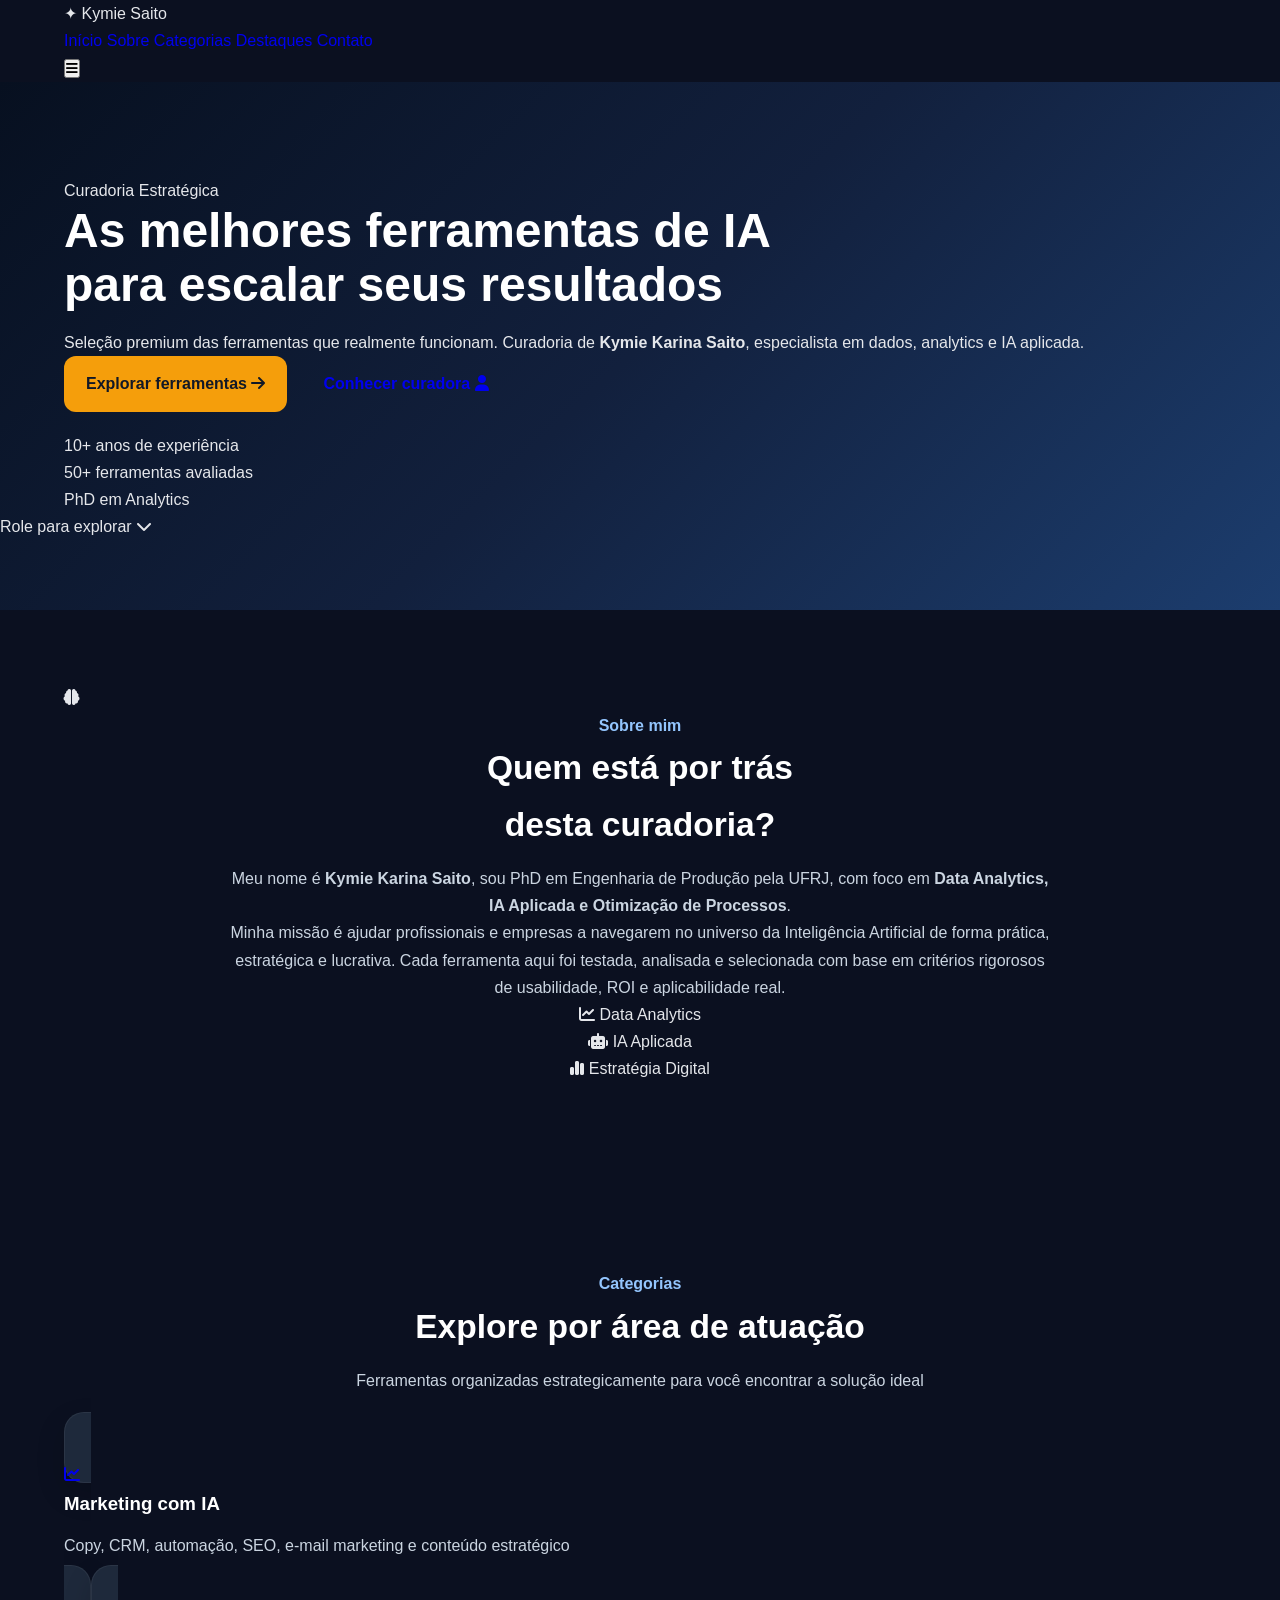
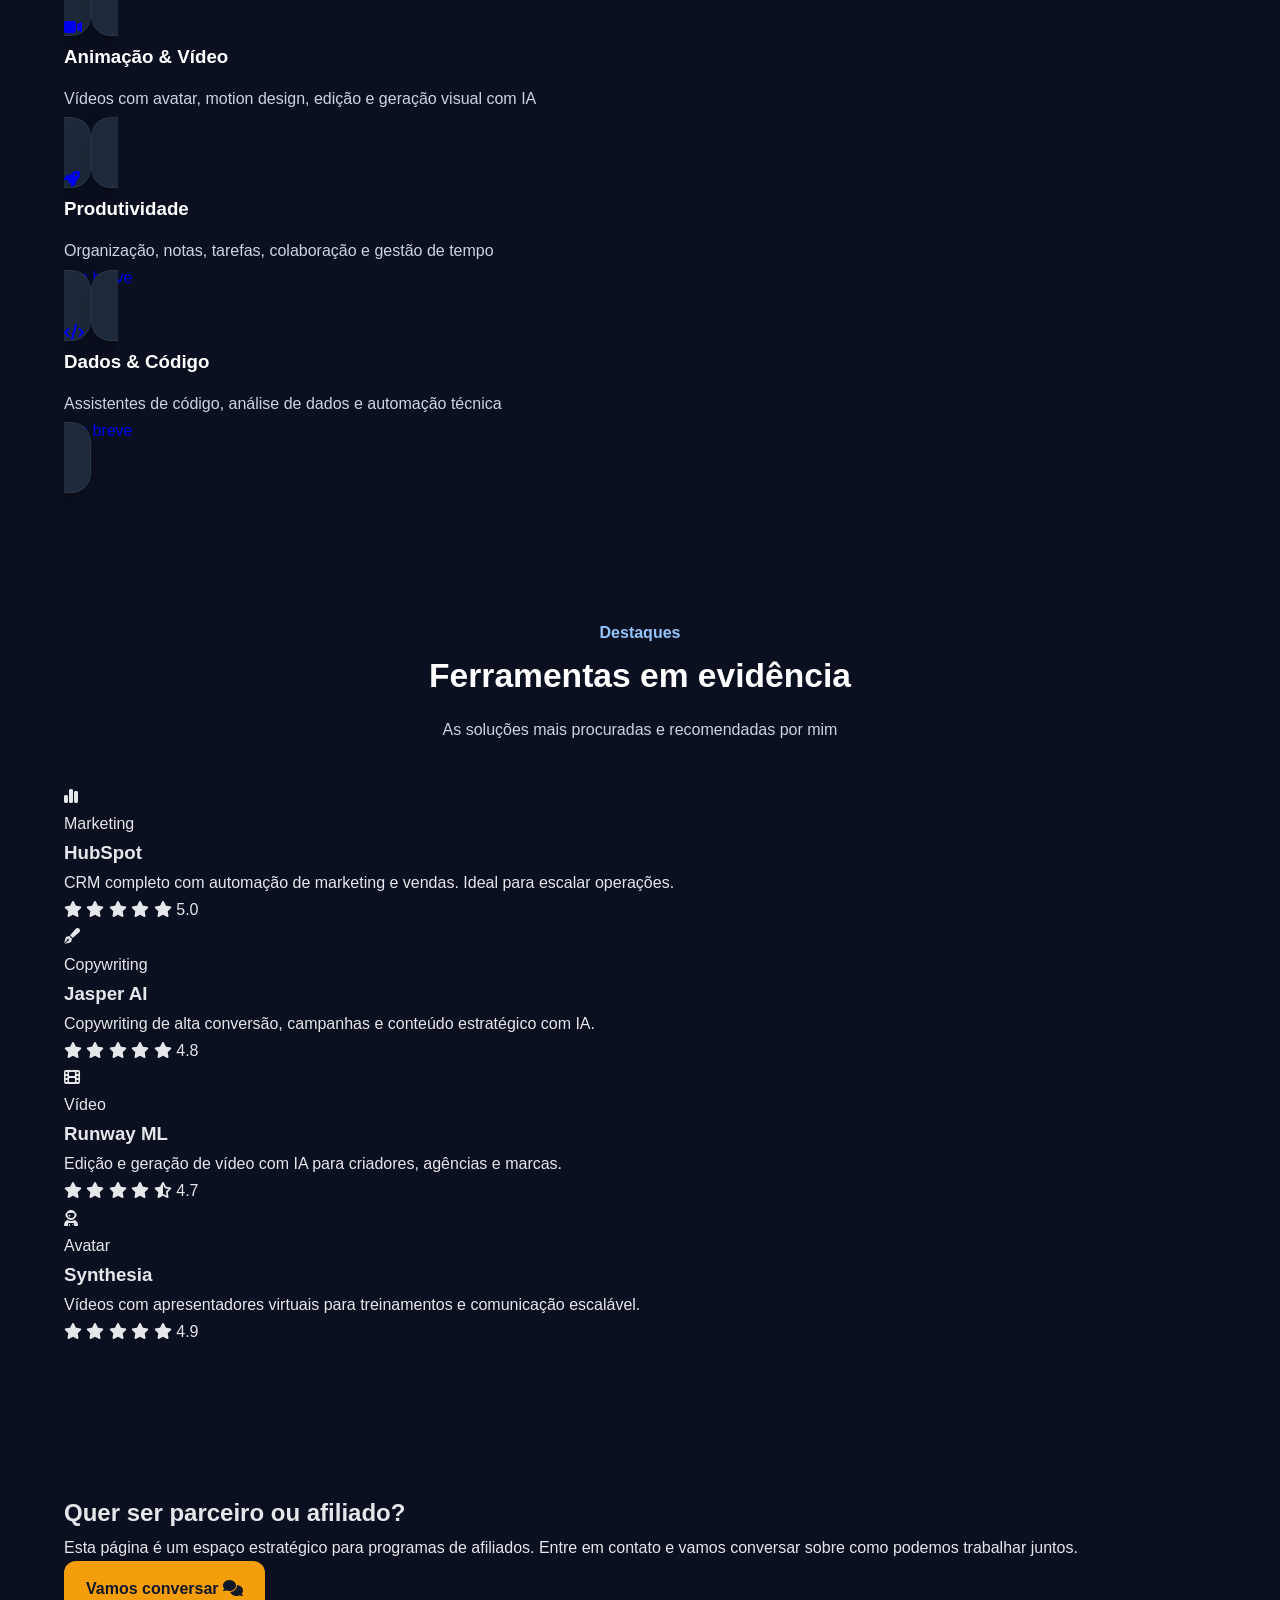
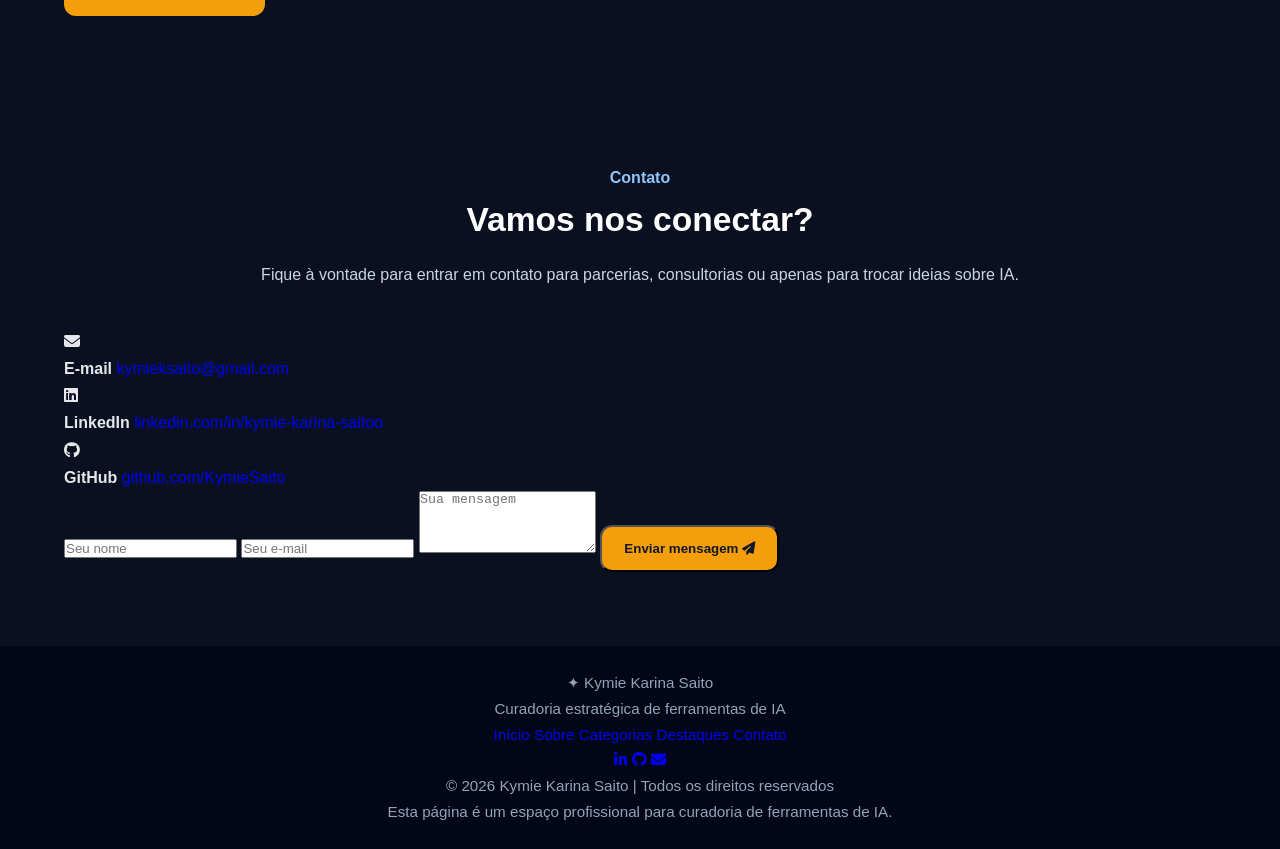
==== commit e1231a9c: "mensagem da alteração" ====
--- a/index.html
+++ b/index.html
@@ -3,247 +3,374 @@
 <head>
   <meta charset="UTF-8" />
   <meta name="viewport" content="width=device-width, initial-scale=1.0" />
-  <title>Kymie Karina Saito | Curadoria Premium de Ferramentas de IA</title>
-  <meta
-    name="description"
-    content="Curadoria premium de ferramentas de IA para marketing, animação, produtividade, design, automação e dados."
-  />
+  <title>Kymie Karina Saito | Curadoria Estratégica de Ferramentas de IA</title>
+  <meta name="description" content="Curadoria premium das melhores ferramentas de IA para marketing, animação, produtividade e automação. Selecionadas por Kymie Karina Saito, especialista em dados e IA aplicada." />
+  <meta name="keywords" content="IA, inteligência artificial, ferramentas de IA, marketing com IA, animação com IA, produtividade, automação" />
+  <meta name="author" content="Kymie Karina Saito" />
+  <meta property="og:title" content="Kymie Karina Saito | Curadoria de Ferramentas de IA" />
+  <meta property="og:description" content="As melhores ferramentas de IA selecionadas por uma especialista em dados. Descubra soluções para escalar seu negócio." />
+  <meta property="og:type" content="website" />
+  <link rel="preconnect" href="https://fonts.googleapis.com" />
+  <link rel="preconnect" href="https://fonts.gstatic.com" crossorigin />
+  <link href="https://fonts.googleapis.com/css2?family=Inter:opsz,wght@14..32,300;14..32,400;14..32,500;14..32,600;14..32,700;14..32,800&display=swap" rel="stylesheet" />
+  <link rel="stylesheet" href="https://cdnjs.cloudflare.com/ajax/libs/font-awesome/6.5.1/css/all.min.css" />
   <link rel="stylesheet" href="style.css" />
+  <link rel="icon" type="image/svg+xml" href="data:image/svg+xml,%3Csvg xmlns='http://www.w3.org/2000/svg' viewBox='0 0 24 24' fill='%23f59e0b'%3E%3Cpath d='M12 2C6.48 2 2 6.48 2 12s4.48 10 10 10 10-4.48 10-10S17.52 2 12 2zm-2 15h-2v-2h2v2zm0-4h-2V7h2v6z'/%3E%3C/svg%3E">
 </head>
 <body>
-  <header class="hero">
-    <div class="container hero-grid">
-      <div>
-        <p class="eyebrow">IA • Marketing • Animação • Produtividade • Automação</p>
-        <h1>As melhores ferramentas de IA para criar, vender, automatizar e crescer</h1>
-        <p class="hero-text">
-          Curadoria estratégica de <strong>Kymie Karina Saito</strong> para empresas, criadores,
-          profissionais e parceiros que buscam ferramentas de IA com valor real de mercado.
+  <!-- Cursor personalizado (efeito premium) -->
+  <div class="cursor"></div>
+  <div class="cursor-follower"></div>
+
+  <!-- Header com navegação fixa -->
+  <header class="header">
+    <div class="container header-container">
+      <div class="logo">
+        <span class="logo-icon">✦</span>
+        <span class="logo-text">Kymie <span class="logo-highlight">Saito</span></span>
+      </div>
+      <nav class="nav">
+        <a href="#home" class="nav-link active">Início</a>
+        <a href="#sobre" class="nav-link">Sobre</a>
+        <a href="#categorias" class="nav-link">Categorias</a>
+        <a href="#destaques" class="nav-link">Destaques</a>
+        <a href="#contato" class="nav-link">Contato</a>
+      </nav>
+      <button class="mobile-menu-btn">
+        <i class="fas fa-bars"></i>
+      </button>
+    </div>
+  </header>
+
+  <!-- Hero Section com animação -->
+  <section id="home" class="hero">
+    <div class="hero-bg">
+      <div class="gradient-orb orb-1"></div>
+      <div class="gradient-orb orb-2"></div>
+      <div class="gradient-orb orb-3"></div>
+    </div>
+    <div class="container hero-container">
+      <div class="hero-content">
+        <div class="hero-badge">
+          <span class="badge-pulse"></span>
+          Curadoria Estratégica
+        </div>
+        <h1 class="hero-title">
+          As melhores ferramentas de <span class="gradient-text">IA</span>
+          <br />
+          para escalar seus resultados
+        </h1>
+        <p class="hero-description">
+          Seleção premium das ferramentas que realmente funcionam. Curadoria de 
+          <strong>Kymie Karina Saito</strong>, especialista em dados, analytics e IA aplicada.
         </p>
-
         <div class="hero-buttons">
-          <a href="#categorias" class="btn btn-primary">Explorar categorias</a>
-          <a href="#contato" class="btn btn-secondary">Falar comigo</a>
-        </div>
-
-        <div class="mini-badges">
-          <span>Curadoria profissional</span>
-          <span>Espaço para afiliadas</span>
-          <span>Hub de ferramentas</span>
-        </div>
-      </div>
-
-      <div class="hero-panel">
-        <p class="panel-tag">Visão da página</p>
-        <h3>Uma vitrine premium para ferramentas de IA</h3>
-        <p>
-          Esta homepage foi pensada para apresentar soluções de IA com linguagem clara,
-          foco em casos de uso e estrutura profissional para futuras parcerias e afiliações.
-        </p>
-        <ul>
-          <li>Ferramentas organizadas por categoria</li>
-          <li>Páginas dedicadas por segmento</li>
-          <li>Visual profissional e comercial</li>
-          <li>Espaço para links de afiliada</li>
-        </ul>
-      </div>
-    </div>
-  </header>
-
-  <nav class="navbar">
-    <div class="container nav-content">
-      <a href="#sobre">Sobre</a>
-      <a href="#categorias">Categorias</a>
-      <a href="#destaques">Destaques</a>
-      <a href="#parcerias">Parcerias</a>
-      <a href="#contato">Contato</a>
-    </div>
-  </nav>
-
-  <main>
-    <section id="sobre" class="section">
-      <div class="container">
-        <div class="section-header">
-          <p class="section-tag">Apresentação</p>
-          <h2>Sobre esta curadoria</h2>
-          <p>
-            Esta página reúne ferramentas de IA organizadas por áreas de uso, com o objetivo
-            de ajudar pessoas e empresas a encontrarem soluções para marketing, automação,
-            criação visual, produtividade e crescimento digital.
-          </p>
-        </div>
-
-        <div class="info-grid">
-          <div class="info-card">
-            <h3>Minha proposta</h3>
+          <a href="#categorias" class="btn btn-primary">
+            <span>Explorar ferramentas</span>
+            <i class="fas fa-arrow-right"></i>
+          </a>
+          <a href="#sobre" class="btn btn-outline">
+            <span>Conhecer curadora</span>
+            <i class="fas fa-user"></i>
+          </a>
+        </div>
+        <div class="hero-stats">
+          <div class="stat-item">
+            <span class="stat-number">10+</span>
+            <span class="stat-label">anos de experiência</span>
+          </div>
+          <div class="stat-divider"></div>
+          <div class="stat-item">
+            <span class="stat-number">50+</span>
+            <span class="stat-label">ferramentas avaliadas</span>
+          </div>
+          <div class="stat-divider"></div>
+          <div class="stat-item">
+            <span class="stat-number">PhD</span>
+            <span class="stat-label">em Analytics</span>
+          </div>
+        </div>
+      </div>
+    </div>
+    <div class="hero-scroll">
+      <span>Role para explorar</span>
+      <i class="fas fa-chevron-down"></i>
+    </div>
+  </section>
+
+  <!-- Seção Sobre -->
+  <section id="sobre" class="section about">
+    <div class="container">
+      <div class="about-grid">
+        <div class="about-image">
+          <div class="image-wrapper">
+            <div class="image-glow"></div>
+            <i class="fas fa-brain image-icon"></i>
+          </div>
+        </div>
+        <div class="about-content">
+          <div class="section-header left">
+            <span class="section-tag">Sobre mim</span>
+            <h2>Quem está por trás<br />desta curadoria?</h2>
             <p>
-              Criar uma vitrine estratégica e confiável, com design profissional e foco em
-              ferramentas que geram valor prático no dia a dia.
+              Meu nome é <strong>Kymie Karina Saito</strong>, sou PhD em Engenharia de Produção 
+              pela UFRJ, com foco em <strong>Data Analytics, IA Aplicada e Otimização de Processos</strong>.
             </p>
-          </div>
-
-          <div class="info-card">
-            <h3>Para quem é</h3>
             <p>
-              Profissionais, empresas, criadores de conteúdo, times de marketing,
-              analistas e parceiros interessados no ecossistema de IA.
+              Minha missão é ajudar profissionais e empresas a navegarem no universo da 
+              Inteligência Artificial de forma prática, estratégica e lucrativa. Cada ferramenta 
+              aqui foi testada, analisada e selecionada com base em critérios rigorosos de 
+              usabilidade, ROI e aplicabilidade real.
             </p>
-          </div>
-
-          <div class="info-card">
-            <h3>Objetivo comercial</h3>
-            <p>
-              Tornar esta homepage uma base premium para parcerias, autoridade digital
-              e futura monetização por meio de programas de afiliação.
-            </p>
-          </div>
-        </div>
-      </div>
-    </section>
-
-    <section id="categorias" class="section dark-section">
-      <div class="container">
-        <div class="section-header">
-          <p class="section-tag">Categorias</p>
-          <h2>Explore por área</h2>
-          <p>
-            Em vez de mostrar tudo em uma página só, organizei as ferramentas em categorias.
-            Assim, o visitante pode clicar e ir para páginas com mais detalhes.
-          </p>
-        </div>
-
-        <div class="category-grid">
-          <a class="category-card" href="marketing.html">
-            <span class="category-badge">Marketing</span>
-            <h3>Ferramentas de Marketing com IA</h3>
-            <p>
-              Copy, CRM, automação, conteúdo, SEO, e-mail marketing e crescimento digital.
-            </p>
-            <span class="category-link">Ver detalhes →</span>
+            <div class="credentials">
+              <div class="credential">
+                <i class="fas fa-chart-line"></i>
+                <span>Data Analytics</span>
+              </div>
+              <div class="credential">
+                <i class="fas fa-robot"></i>
+                <span>IA Aplicada</span>
+              </div>
+              <div class="credential">
+                <i class="fas fa-chart-simple"></i>
+                <span>Estratégia Digital</span>
+              </div>
+            </div>
+          </div>
+        </div>
+      </div>
+    </div>
+  </section>
+
+  <!-- Seção Categorias (Cards principais) -->
+  <section id="categorias" class="section categories">
+    <div class="container">
+      <div class="section-header center">
+        <span class="section-tag">Categorias</span>
+        <h2>Explore por área de atuação</h2>
+        <p>Ferramentas organizadas estrategicamente para você encontrar a solução ideal</p>
+      </div>
+      <div class="categories-grid">
+        <a href="marketing.html" class="category-card">
+          <div class="category-icon">
+            <i class="fas fa-chart-line"></i>
+          </div>
+          <h3>Marketing com IA</h3>
+          <p>Copy, CRM, automação, SEO, e-mail marketing e conteúdo estratégico</p>
+          <div class="card-arrow">
+            <i class="fas fa-arrow-right"></i>
+          </div>
+          <div class="card-bg"></div>
+        </a>
+        <a href="animacao.html" class="category-card">
+          <div class="category-icon">
+            <i class="fas fa-video"></i>
+          </div>
+          <h3>Animação & Vídeo</h3>
+          <p>Vídeos com avatar, motion design, edição e geração visual com IA</p>
+          <div class="card-arrow">
+            <i class="fas fa-arrow-right"></i>
+          </div>
+          <div class="card-bg"></div>
+        </a>
+        <a href="#" class="category-card coming-soon">
+          <div class="category-icon">
+            <i class="fas fa-rocket"></i>
+          </div>
+          <h3>Produtividade</h3>
+          <p>Organização, notas, tarefas, colaboração e gestão de tempo</p>
+          <div class="card-arrow">
+            <span class="soon-badge">Em breve</span>
+          </div>
+          <div class="card-bg"></div>
+        </a>
+        <a href="#" class="category-card coming-soon">
+          <div class="category-icon">
+            <i class="fas fa-code"></i>
+          </div>
+          <h3>Dados & Código</h3>
+          <p>Assistentes de código, análise de dados e automação técnica</p>
+          <div class="card-arrow">
+            <span class="soon-badge">Em breve</span>
+          </div>
+          <div class="card-bg"></div>
+        </a>
+      </div>
+    </div>
+  </section>
+
+  <!-- Seção Destaques -->
+  <section id="destaques" class="section highlights">
+    <div class="container">
+      <div class="section-header center">
+        <span class="section-tag">Destaques</span>
+        <h2>Ferramentas em evidência</h2>
+        <p>As soluções mais procuradas e recomendadas por mim</p>
+      </div>
+      <div class="highlights-grid">
+        <div class="highlight-card">
+          <div class="highlight-icon">
+            <i class="fas fa-chart-simple"></i>
+          </div>
+          <span class="highlight-badge">Marketing</span>
+          <h3>HubSpot</h3>
+          <p>CRM completo com automação de marketing e vendas. Ideal para escalar operações.</p>
+          <div class="highlight-rating">
+            <i class="fas fa-star"></i>
+            <i class="fas fa-star"></i>
+            <i class="fas fa-star"></i>
+            <i class="fas fa-star"></i>
+            <i class="fas fa-star"></i>
+            <span>5.0</span>
+          </div>
+        </div>
+        <div class="highlight-card">
+          <div class="highlight-icon">
+            <i class="fas fa-pen-fancy"></i>
+          </div>
+          <span class="highlight-badge">Copywriting</span>
+          <h3>Jasper AI</h3>
+          <p>Copywriting de alta conversão, campanhas e conteúdo estratégico com IA.</p>
+          <div class="highlight-rating">
+            <i class="fas fa-star"></i>
+            <i class="fas fa-star"></i>
+            <i class="fas fa-star"></i>
+            <i class="fas fa-star"></i>
+            <i class="fas fa-star"></i>
+            <span>4.8</span>
+          </div>
+        </div>
+        <div class="highlight-card">
+          <div class="highlight-icon">
+            <i class="fas fa-film"></i>
+          </div>
+          <span class="highlight-badge">Vídeo</span>
+          <h3>Runway ML</h3>
+          <p>Edição e geração de vídeo com IA para criadores, agências e marcas.</p>
+          <div class="highlight-rating">
+            <i class="fas fa-star"></i>
+            <i class="fas fa-star"></i>
+            <i class="fas fa-star"></i>
+            <i class="fas fa-star"></i>
+            <i class="fas fa-star-half-alt"></i>
+            <span>4.7</span>
+          </div>
+        </div>
+        <div class="highlight-card">
+          <div class="highlight-icon">
+            <i class="fas fa-user-astronaut"></i>
+          </div>
+          <span class="highlight-badge">Avatar</span>
+          <h3>Synthesia</h3>
+          <p>Vídeos com apresentadores virtuais para treinamentos e comunicação escalável.</p>
+          <div class="highlight-rating">
+            <i class="fas fa-star"></i>
+            <i class="fas fa-star"></i>
+            <i class="fas fa-star"></i>
+            <i class="fas fa-star"></i>
+            <i class="fas fa-star"></i>
+            <span>4.9</span>
+          </div>
+        </div>
+      </div>
+    </div>
+  </section>
+
+  <!-- Seção Call to Action -->
+  <section class="section cta">
+    <div class="container">
+      <div class="cta-card">
+        <div class="cta-content">
+          <h2>Quer ser parceiro ou afiliado?</h2>
+          <p>Esta página é um espaço estratégico para programas de afiliados. Entre em contato e vamos conversar sobre como podemos trabalhar juntos.</p>
+          <a href="#contato" class="btn btn-primary btn-large">
+            <span>Vamos conversar</span>
+            <i class="fas fa-comments"></i>
           </a>
-
-          <a class="category-card" href="animacao.html">
-            <span class="category-badge">Animação & Vídeo</span>
-            <h3>Ferramentas de Animação com IA</h3>
-            <p>
-              Vídeo, avatar, motion, edição, geração visual e criação audiovisual com IA.
-            </p>
-            <span class="category-link">Ver detalhes →</span>
-          </a>
-
-          <a class="category-card" href="#">
-            <span class="category-badge">Produtividade</span>
-            <h3>Ferramentas para Organização e Trabalho</h3>
-            <p>
-              Notas, docs, tarefas, reuniões, pesquisa, colaboração e produtividade.
-            </p>
-            <span class="category-link">Em breve</span>
-          </a>
-
-          <a class="category-card" href="#">
-            <span class="category-badge">Dados & Código</span>
-            <h3>Ferramentas para Analytics e Desenvolvimento</h3>
-            <p>
-              Assistentes de código, exploração de dados, automação técnica e IA aplicada.
-            </p>
-            <span class="category-link">Em breve</span>
-          </a>
-        </div>
-      </div>
-    </section>
-
-    <section id="destaques" class="section">
-      <div class="container">
-        <div class="section-header">
-          <p class="section-tag">Destaques</p>
-          <h2>Ferramentas em destaque</h2>
-        </div>
-
-        <div class="tool-grid">
-          <div class="tool-card">
-            <span class="tool-badge">Marketing</span>
-            <h3>HubSpot</h3>
-            <p>CRM, automação e gestão de relacionamento com foco em crescimento.</p>
-          </div>
-
-          <div class="tool-card">
-            <span class="tool-badge">Copy</span>
-            <h3>Jasper</h3>
-            <p>Criação de textos, campanhas e conteúdo estratégico com IA.</p>
-          </div>
-
-          <div class="tool-card">
-            <span class="tool-badge">Vídeo</span>
-            <h3>Runway</h3>
-            <p>Edição e geração de vídeo com IA para criadores e marcas.</p>
-          </div>
-
-          <div class="tool-card">
-            <span class="tool-badge">Avatar</span>
-            <h3>Synthesia</h3>
-            <p>Vídeos com apresentadores virtuais e comunicação escalável.</p>
-          </div>
-
-          <div class="tool-card">
-            <span class="tool-badge">Design</span>
-            <h3>Canva</h3>
-            <p>Criação visual assistida por IA para posts, apresentações e campanhas.</p>
-          </div>
-
-          <div class="tool-card">
-            <span class="tool-badge">Produtividade</span>
-            <h3>Notion AI</h3>
-            <p>Organização, escrita, resumo e gestão de conhecimento.</p>
-          </div>
-        </div>
-      </div>
-    </section>
-
-    <section id="parcerias" class="section highlight-section">
-      <div class="container highlight-box">
-        <h2>Por que esta página é interessante para parceiros</h2>
-        <p>
-          Esta homepage foi desenhada para posicionar uma curadoria séria, visualmente atrativa
-          e orientada a categorias. Isso facilita o interesse de empresas de IA que buscam:
-        </p>
-        <ul class="highlight-list">
-          <li>presença em um ambiente organizado e premium</li>
-          <li>exposição para públicos profissionais</li>
-          <li>potencial de recomendação qualificada</li>
-          <li>espaço para programas de afiliadas e parcerias</li>
-        </ul>
-      </div>
-    </section>
-
-    <section id="contato" class="section">
-      <div class="container contact-box">
-        <h2>Contato</h2>
-        <p>Quer conversar sobre curadoria, parcerias ou presença digital em IA?</p>
-
-        <div class="contact-links">
-          <p><strong>Nome:</strong> Kymie Karina Saito</p>
-          <p><strong>Email:</strong> kymieksaito@gmail.com</p>
-          <p>
-            <strong>LinkedIn:</strong>
-            <a href="https://www.linkedin.com/in/kymie-karina-saitoo-ph-d-ufrj-28703316a" target="_blank">
-              linkedin.com/in/kymie-karina-saitoo-ph-d-ufrj-28703316a
-            </a>
-          </p>
-          <p>
-            <strong>GitHub:</strong>
-            <a href="https://github.com/KymieSaito" target="_blank">
-              github.com/KymieSaito
-            </a>
-          </p>
-        </div>
-      </div>
-    </section>
-  </main>
-
+        </div>
+        <div class="cta-glow"></div>
+      </div>
+    </div>
+  </section>
+
+  <!-- Seção Contato -->
+  <section id="contato" class="section contact">
+    <div class="container">
+      <div class="contact-grid">
+        <div class="contact-info">
+          <div class="section-header left">
+            <span class="section-tag">Contato</span>
+            <h2>Vamos nos conectar?</h2>
+            <p>Fique à vontade para entrar em contato para parcerias, consultorias ou apenas para trocar ideias sobre IA.</p>
+          </div>
+          <div class="contact-details">
+            <div class="contact-item">
+              <i class="fas fa-envelope"></i>
+              <div>
+                <strong>E-mail</strong>
+                <a href="mailto:kymieksaito@gmail.com">kymieksaito@gmail.com</a>
+              </div>
+            </div>
+            <div class="contact-item">
+              <i class="fab fa-linkedin"></i>
+              <div>
+                <strong>LinkedIn</strong>
+                <a href="https://www.linkedin.com/in/kymie-karina-saitoo-ph-d-ufrj-28703316a" target="_blank">linkedin.com/in/kymie-karina-saitoo</a>
+              </div>
+            </div>
+            <div class="contact-item">
+              <i class="fab fa-github"></i>
+              <div>
+                <strong>GitHub</strong>
+                <a href="https://github.com/KymieSaito" target="_blank">github.com/KymieSaito</a>
+              </div>
+            </div>
+          </div>
+        </div>
+        <div class="contact-form">
+          <form action="#" method="POST">
+            <input type="text" placeholder="Seu nome" required />
+            <input type="email" placeholder="Seu e-mail" required />
+            <textarea rows="4" placeholder="Sua mensagem"></textarea>
+            <button type="submit" class="btn btn-primary btn-full">
+              <span>Enviar mensagem</span>
+              <i class="fas fa-paper-plane"></i>
+            </button>
+          </form>
+        </div>
+      </div>
+    </div>
+  </section>
+
+  <!-- Footer -->
   <footer class="footer">
     <div class="container">
-      <p>© 2026 Kymie Karina Saito | Curadoria Premium de Ferramentas de IA</p>
+      <div class="footer-content">
+        <div class="footer-logo">
+          <span class="logo-icon">✦</span>
+          <span>Kymie Karina Saito</span>
+          <p>Curadoria estratégica de ferramentas de IA</p>
+        </div>
+        <div class="footer-links">
+          <a href="#home">Início</a>
+          <a href="#sobre">Sobre</a>
+          <a href="#categorias">Categorias</a>
+          <a href="#destaques">Destaques</a>
+          <a href="#contato">Contato</a>
+        </div>
+        <div class="footer-social">
+          <a href="https://www.linkedin.com/in/kymie-karina-saitoo-ph-d-ufrj-28703316a" target="_blank"><i class="fab fa-linkedin-in"></i></a>
+          <a href="https://github.com/KymieSaito" target="_blank"><i class="fab fa-github"></i></a>
+          <a href="mailto:kymieksaito@gmail.com"><i class="fas fa-envelope"></i></a>
+        </div>
+      </div>
+      <div class="footer-bottom">
+        <p>© 2026 Kymie Karina Saito | Todos os direitos reservados</p>
+        <p class="footer-disclaimer">Esta página é um espaço profissional para curadoria de ferramentas de IA.</p>
+      </div>
     </div>
   </footer>
+
+  <script src="script.js"></script>
 </body>
 </html>
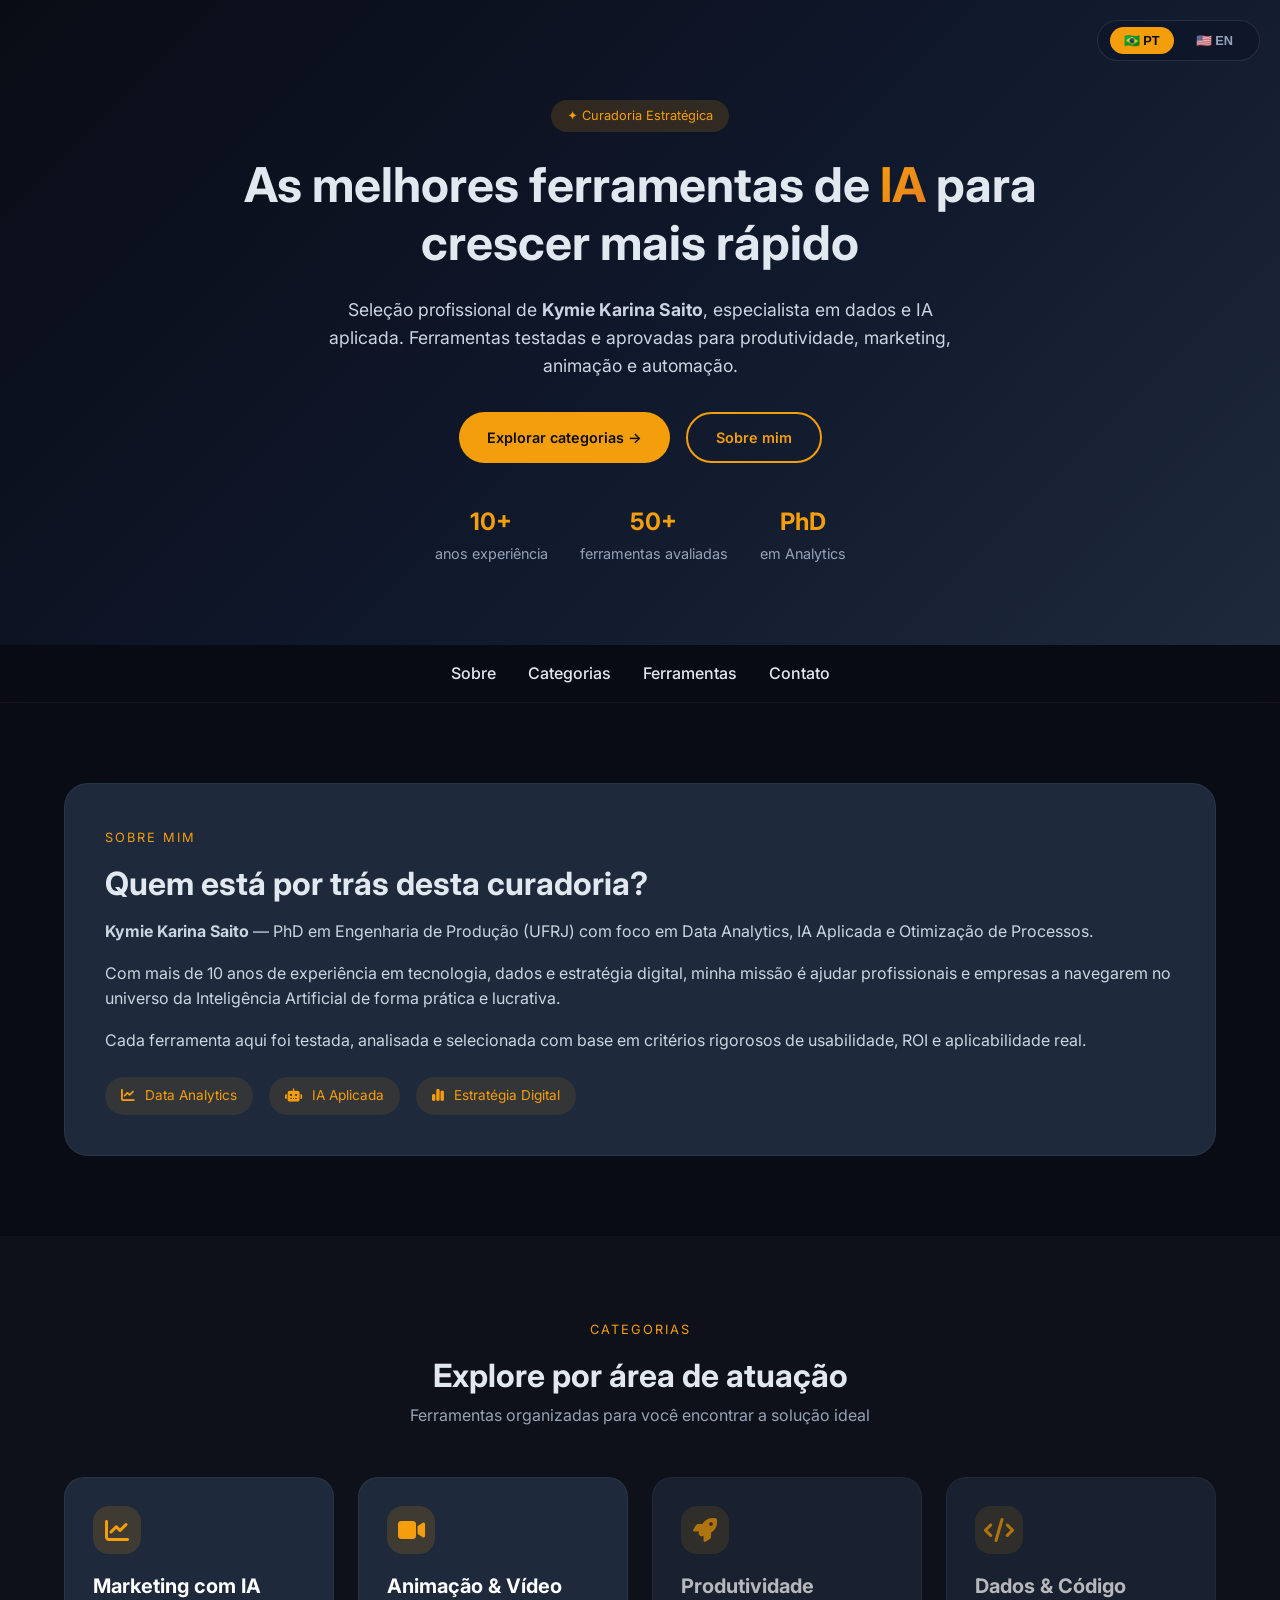
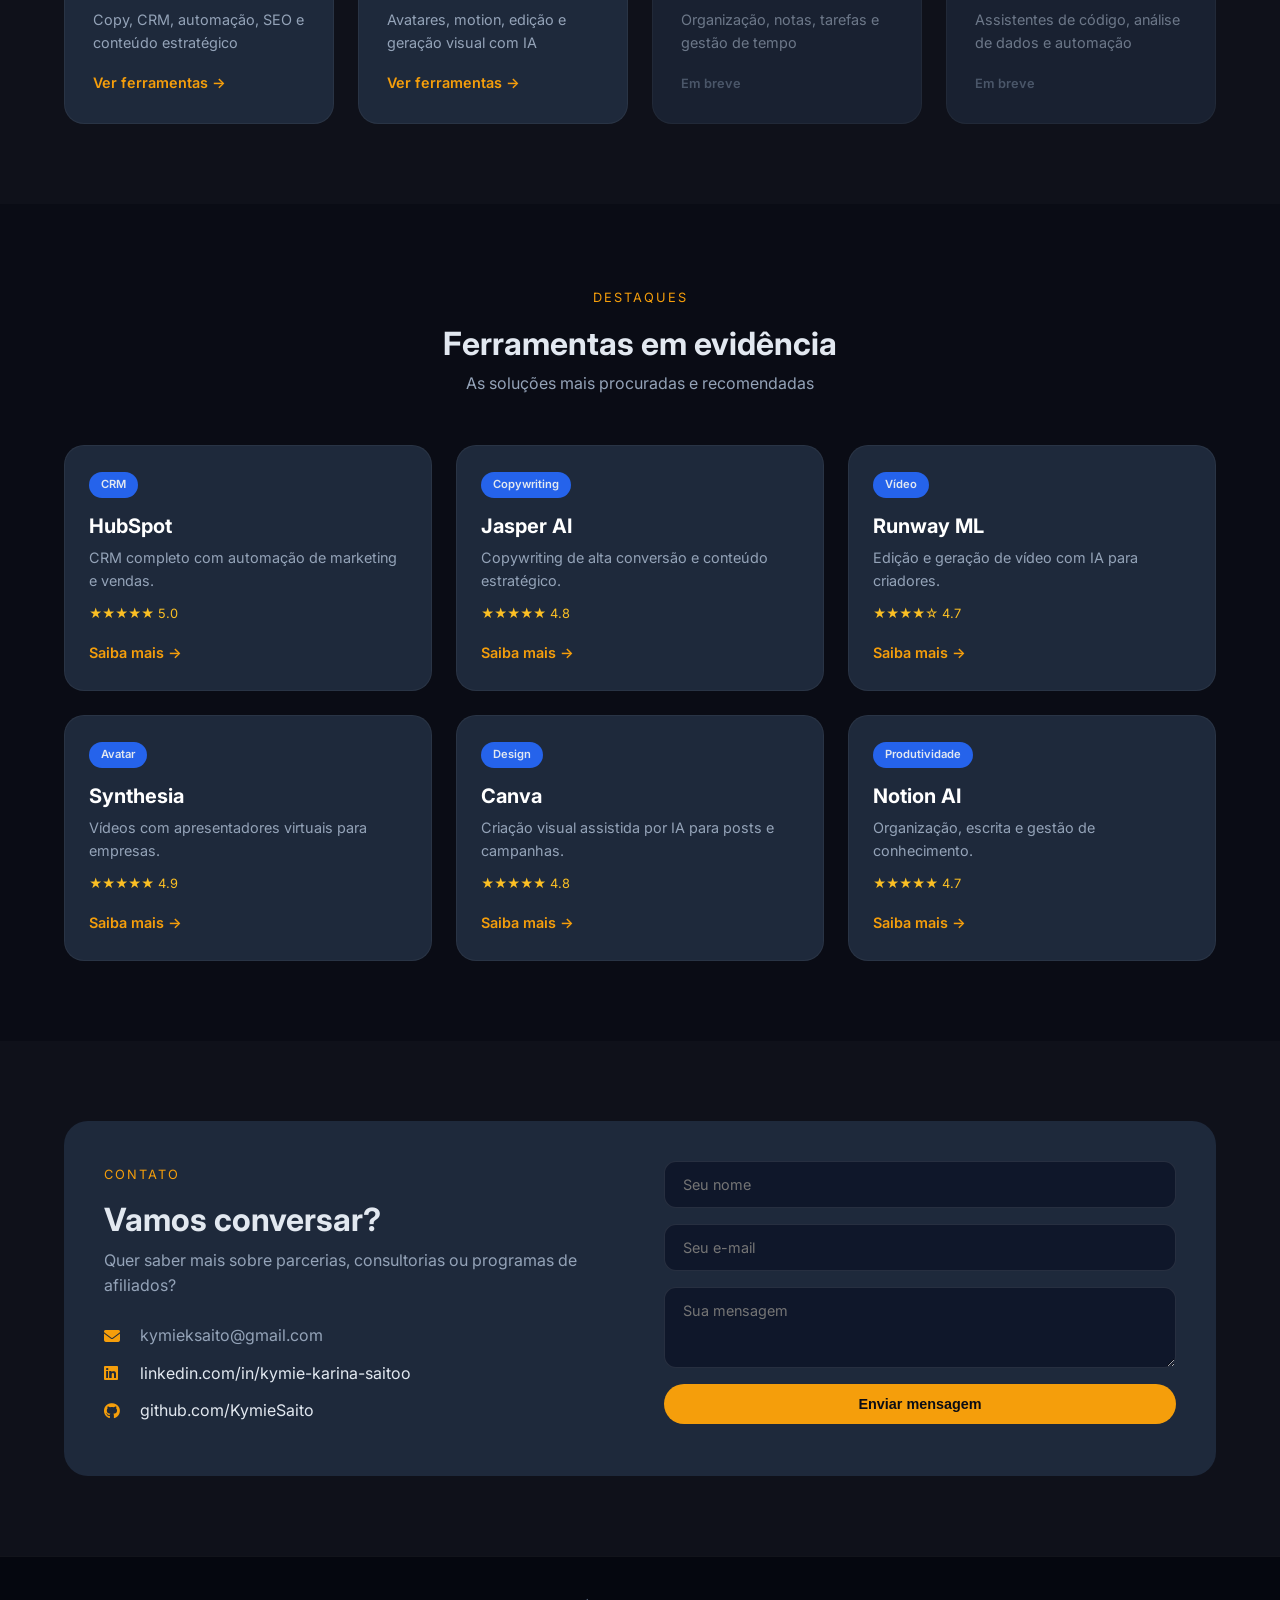
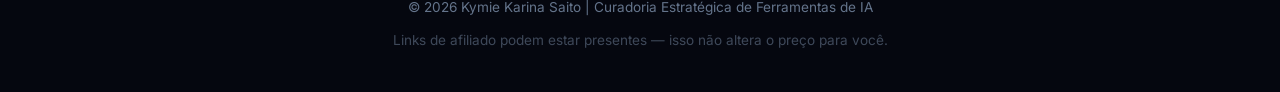
==== commit 311e28c9: "mensagem da alteração" ====
--- a/index.html
+++ b/index.html
@@ -3,374 +3,398 @@
 <head>
   <meta charset="UTF-8" />
   <meta name="viewport" content="width=device-width, initial-scale=1.0" />
-  <title>Kymie Karina Saito | Curadoria Estratégica de Ferramentas de IA</title>
-  <meta name="description" content="Curadoria premium das melhores ferramentas de IA para marketing, animação, produtividade e automação. Selecionadas por Kymie Karina Saito, especialista em dados e IA aplicada." />
-  <meta name="keywords" content="IA, inteligência artificial, ferramentas de IA, marketing com IA, animação com IA, produtividade, automação" />
-  <meta name="author" content="Kymie Karina Saito" />
-  <meta property="og:title" content="Kymie Karina Saito | Curadoria de Ferramentas de IA" />
-  <meta property="og:description" content="As melhores ferramentas de IA selecionadas por uma especialista em dados. Descubra soluções para escalar seu negócio." />
-  <meta property="og:type" content="website" />
+  <title>Kymie Karina Saito | Curadoria de Ferramentas de IA</title>
+  <meta name="description" content="Curadoria profissional das melhores ferramentas de IA para marketing, animação, produtividade e automação." />
   <link rel="preconnect" href="https://fonts.googleapis.com" />
   <link rel="preconnect" href="https://fonts.gstatic.com" crossorigin />
-  <link href="https://fonts.googleapis.com/css2?family=Inter:opsz,wght@14..32,300;14..32,400;14..32,500;14..32,600;14..32,700;14..32,800&display=swap" rel="stylesheet" />
+  <link href="https://fonts.googleapis.com/css2?family=Inter:opsz,wght@14..32,300;14..32,400;14..32,500;14..32,600;14..32,700&display=swap" rel="stylesheet" />
   <link rel="stylesheet" href="https://cdnjs.cloudflare.com/ajax/libs/font-awesome/6.5.1/css/all.min.css" />
   <link rel="stylesheet" href="style.css" />
-  <link rel="icon" type="image/svg+xml" href="data:image/svg+xml,%3Csvg xmlns='http://www.w3.org/2000/svg' viewBox='0 0 24 24' fill='%23f59e0b'%3E%3Cpath d='M12 2C6.48 2 2 6.48 2 12s4.48 10 10 10 10-4.48 10-10S17.52 2 12 2zm-2 15h-2v-2h2v2zm0-4h-2V7h2v6z'/%3E%3C/svg%3E">
 </head>
 <body>
-  <!-- Cursor personalizado (efeito premium) -->
-  <div class="cursor"></div>
-  <div class="cursor-follower"></div>
-
-  <!-- Header com navegação fixa -->
-  <header class="header">
-    <div class="container header-container">
-      <div class="logo">
-        <span class="logo-icon">✦</span>
-        <span class="logo-text">Kymie <span class="logo-highlight">Saito</span></span>
-      </div>
-      <nav class="nav">
-        <a href="#home" class="nav-link active">Início</a>
-        <a href="#sobre" class="nav-link">Sobre</a>
-        <a href="#categorias" class="nav-link">Categorias</a>
-        <a href="#destaques" class="nav-link">Destaques</a>
-        <a href="#contato" class="nav-link">Contato</a>
-      </nav>
-      <button class="mobile-menu-btn">
-        <i class="fas fa-bars"></i>
-      </button>
-    </div>
-  </header>
-
-  <!-- Hero Section com animação -->
-  <section id="home" class="hero">
-    <div class="hero-bg">
-      <div class="gradient-orb orb-1"></div>
-      <div class="gradient-orb orb-2"></div>
-      <div class="gradient-orb orb-3"></div>
-    </div>
-    <div class="container hero-container">
-      <div class="hero-content">
-        <div class="hero-badge">
-          <span class="badge-pulse"></span>
-          Curadoria Estratégica
-        </div>
-        <h1 class="hero-title">
-          As melhores ferramentas de <span class="gradient-text">IA</span>
-          <br />
-          para escalar seus resultados
-        </h1>
-        <p class="hero-description">
-          Seleção premium das ferramentas que realmente funcionam. Curadoria de 
-          <strong>Kymie Karina Saito</strong>, especialista em dados, analytics e IA aplicada.
-        </p>
-        <div class="hero-buttons">
-          <a href="#categorias" class="btn btn-primary">
-            <span>Explorar ferramentas</span>
-            <i class="fas fa-arrow-right"></i>
-          </a>
-          <a href="#sobre" class="btn btn-outline">
-            <span>Conhecer curadora</span>
-            <i class="fas fa-user"></i>
-          </a>
-        </div>
-        <div class="hero-stats">
-          <div class="stat-item">
-            <span class="stat-number">10+</span>
-            <span class="stat-label">anos de experiência</span>
-          </div>
-          <div class="stat-divider"></div>
-          <div class="stat-item">
-            <span class="stat-number">50+</span>
-            <span class="stat-label">ferramentas avaliadas</span>
-          </div>
-          <div class="stat-divider"></div>
-          <div class="stat-item">
-            <span class="stat-number">PhD</span>
-            <span class="stat-label">em Analytics</span>
-          </div>
-        </div>
-      </div>
-    </div>
-    <div class="hero-scroll">
-      <span>Role para explorar</span>
-      <i class="fas fa-chevron-down"></i>
-    </div>
-  </section>
-
-  <!-- Seção Sobre -->
-  <section id="sobre" class="section about">
-    <div class="container">
-      <div class="about-grid">
-        <div class="about-image">
-          <div class="image-wrapper">
-            <div class="image-glow"></div>
-            <i class="fas fa-brain image-icon"></i>
-          </div>
-        </div>
-        <div class="about-content">
-          <div class="section-header left">
-            <span class="section-tag">Sobre mim</span>
-            <h2>Quem está por trás<br />desta curadoria?</h2>
-            <p>
-              Meu nome é <strong>Kymie Karina Saito</strong>, sou PhD em Engenharia de Produção 
-              pela UFRJ, com foco em <strong>Data Analytics, IA Aplicada e Otimização de Processos</strong>.
-            </p>
-            <p>
-              Minha missão é ajudar profissionais e empresas a navegarem no universo da 
-              Inteligência Artificial de forma prática, estratégica e lucrativa. Cada ferramenta 
-              aqui foi testada, analisada e selecionada com base em critérios rigorosos de 
-              usabilidade, ROI e aplicabilidade real.
-            </p>
-            <div class="credentials">
-              <div class="credential">
-                <i class="fas fa-chart-line"></i>
-                <span>Data Analytics</span>
-              </div>
-              <div class="credential">
-                <i class="fas fa-robot"></i>
-                <span>IA Aplicada</span>
-              </div>
-              <div class="credential">
-                <i class="fas fa-chart-simple"></i>
-                <span>Estratégia Digital</span>
-              </div>
-            </div>
-          </div>
-        </div>
-      </div>
-    </div>
-  </section>
-
-  <!-- Seção Categorias (Cards principais) -->
-  <section id="categorias" class="section categories">
-    <div class="container">
-      <div class="section-header center">
-        <span class="section-tag">Categorias</span>
-        <h2>Explore por área de atuação</h2>
-        <p>Ferramentas organizadas estrategicamente para você encontrar a solução ideal</p>
-      </div>
-      <div class="categories-grid">
-        <a href="marketing.html" class="category-card">
-          <div class="category-icon">
-            <i class="fas fa-chart-line"></i>
-          </div>
-          <h3>Marketing com IA</h3>
-          <p>Copy, CRM, automação, SEO, e-mail marketing e conteúdo estratégico</p>
-          <div class="card-arrow">
-            <i class="fas fa-arrow-right"></i>
-          </div>
-          <div class="card-bg"></div>
-        </a>
-        <a href="animacao.html" class="category-card">
-          <div class="category-icon">
-            <i class="fas fa-video"></i>
-          </div>
-          <h3>Animação & Vídeo</h3>
-          <p>Vídeos com avatar, motion design, edição e geração visual com IA</p>
-          <div class="card-arrow">
-            <i class="fas fa-arrow-right"></i>
-          </div>
-          <div class="card-bg"></div>
-        </a>
-        <a href="#" class="category-card coming-soon">
-          <div class="category-icon">
-            <i class="fas fa-rocket"></i>
-          </div>
-          <h3>Produtividade</h3>
-          <p>Organização, notas, tarefas, colaboração e gestão de tempo</p>
-          <div class="card-arrow">
-            <span class="soon-badge">Em breve</span>
-          </div>
-          <div class="card-bg"></div>
-        </a>
-        <a href="#" class="category-card coming-soon">
-          <div class="category-icon">
-            <i class="fas fa-code"></i>
-          </div>
-          <h3>Dados & Código</h3>
-          <p>Assistentes de código, análise de dados e automação técnica</p>
-          <div class="card-arrow">
-            <span class="soon-badge">Em breve</span>
-          </div>
-          <div class="card-bg"></div>
-        </a>
-      </div>
-    </div>
-  </section>
-
-  <!-- Seção Destaques -->
-  <section id="destaques" class="section highlights">
-    <div class="container">
-      <div class="section-header center">
-        <span class="section-tag">Destaques</span>
-        <h2>Ferramentas em evidência</h2>
-        <p>As soluções mais procuradas e recomendadas por mim</p>
-      </div>
-      <div class="highlights-grid">
-        <div class="highlight-card">
-          <div class="highlight-icon">
-            <i class="fas fa-chart-simple"></i>
-          </div>
-          <span class="highlight-badge">Marketing</span>
-          <h3>HubSpot</h3>
-          <p>CRM completo com automação de marketing e vendas. Ideal para escalar operações.</p>
-          <div class="highlight-rating">
-            <i class="fas fa-star"></i>
-            <i class="fas fa-star"></i>
-            <i class="fas fa-star"></i>
-            <i class="fas fa-star"></i>
-            <i class="fas fa-star"></i>
-            <span>5.0</span>
-          </div>
-        </div>
-        <div class="highlight-card">
-          <div class="highlight-icon">
-            <i class="fas fa-pen-fancy"></i>
-          </div>
-          <span class="highlight-badge">Copywriting</span>
-          <h3>Jasper AI</h3>
-          <p>Copywriting de alta conversão, campanhas e conteúdo estratégico com IA.</p>
-          <div class="highlight-rating">
-            <i class="fas fa-star"></i>
-            <i class="fas fa-star"></i>
-            <i class="fas fa-star"></i>
-            <i class="fas fa-star"></i>
-            <i class="fas fa-star"></i>
-            <span>4.8</span>
-          </div>
-        </div>
-        <div class="highlight-card">
-          <div class="highlight-icon">
-            <i class="fas fa-film"></i>
-          </div>
-          <span class="highlight-badge">Vídeo</span>
-          <h3>Runway ML</h3>
-          <p>Edição e geração de vídeo com IA para criadores, agências e marcas.</p>
-          <div class="highlight-rating">
-            <i class="fas fa-star"></i>
-            <i class="fas fa-star"></i>
-            <i class="fas fa-star"></i>
-            <i class="fas fa-star"></i>
-            <i class="fas fa-star-half-alt"></i>
-            <span>4.7</span>
-          </div>
-        </div>
-        <div class="highlight-card">
-          <div class="highlight-icon">
-            <i class="fas fa-user-astronaut"></i>
-          </div>
-          <span class="highlight-badge">Avatar</span>
-          <h3>Synthesia</h3>
-          <p>Vídeos com apresentadores virtuais para treinamentos e comunicação escalável.</p>
-          <div class="highlight-rating">
-            <i class="fas fa-star"></i>
-            <i class="fas fa-star"></i>
-            <i class="fas fa-star"></i>
-            <i class="fas fa-star"></i>
-            <i class="fas fa-star"></i>
-            <span>4.9</span>
-          </div>
-        </div>
-      </div>
-    </div>
-  </section>
-
-  <!-- Seção Call to Action -->
-  <section class="section cta">
-    <div class="container">
-      <div class="cta-card">
-        <div class="cta-content">
-          <h2>Quer ser parceiro ou afiliado?</h2>
-          <p>Esta página é um espaço estratégico para programas de afiliados. Entre em contato e vamos conversar sobre como podemos trabalhar juntos.</p>
-          <a href="#contato" class="btn btn-primary btn-large">
-            <span>Vamos conversar</span>
-            <i class="fas fa-comments"></i>
-          </a>
-        </div>
-        <div class="cta-glow"></div>
-      </div>
-    </div>
-  </section>
-
-  <!-- Seção Contato -->
-  <section id="contato" class="section contact">
-    <div class="container">
-      <div class="contact-grid">
-        <div class="contact-info">
-          <div class="section-header left">
-            <span class="section-tag">Contato</span>
-            <h2>Vamos nos conectar?</h2>
-            <p>Fique à vontade para entrar em contato para parcerias, consultorias ou apenas para trocar ideias sobre IA.</p>
-          </div>
-          <div class="contact-details">
-            <div class="contact-item">
-              <i class="fas fa-envelope"></i>
-              <div>
-                <strong>E-mail</strong>
-                <a href="mailto:kymieksaito@gmail.com">kymieksaito@gmail.com</a>
-              </div>
-            </div>
-            <div class="contact-item">
-              <i class="fab fa-linkedin"></i>
-              <div>
-                <strong>LinkedIn</strong>
-                <a href="https://www.linkedin.com/in/kymie-karina-saitoo-ph-d-ufrj-28703316a" target="_blank">linkedin.com/in/kymie-karina-saitoo</a>
-              </div>
-            </div>
-            <div class="contact-item">
-              <i class="fab fa-github"></i>
-              <div>
-                <strong>GitHub</strong>
-                <a href="https://github.com/KymieSaito" target="_blank">github.com/KymieSaito</a>
-              </div>
-            </div>
-          </div>
-        </div>
-        <div class="contact-form">
-          <form action="#" method="POST">
-            <input type="text" placeholder="Seu nome" required />
-            <input type="email" placeholder="Seu e-mail" required />
-            <textarea rows="4" placeholder="Sua mensagem"></textarea>
-            <button type="submit" class="btn btn-primary btn-full">
-              <span>Enviar mensagem</span>
-              <i class="fas fa-paper-plane"></i>
-            </button>
-          </form>
-        </div>
-      </div>
-    </div>
-  </section>
-
-  <!-- Footer -->
-  <footer class="footer">
-    <div class="container">
-      <div class="footer-content">
-        <div class="footer-logo">
-          <span class="logo-icon">✦</span>
-          <span>Kymie Karina Saito</span>
-          <p>Curadoria estratégica de ferramentas de IA</p>
-        </div>
-        <div class="footer-links">
-          <a href="#home">Início</a>
+  <!-- Language Switcher -->
+  <div class="lang-switcher">
+    <button class="lang-btn active" data-lang="pt">🇧🇷 PT</button>
+    <button class="lang-btn" data-lang="en">🇺🇸 EN</button>
+  </div>
+
+  <!-- ========== CONTEÚDO PORTUGUÊS ========== -->
+  <div class="lang-content" data-lang="pt">
+    <header class="hero">
+      <div class="container">
+        <div class="hero-content">
+          <span class="hero-badge">✦ Curadoria Estratégica</span>
+          <h1>As melhores ferramentas de <span class="gradient">IA</span> para crescer mais rápido</h1>
+          <p class="hero-text">
+            Seleção profissional de <strong>Kymie Karina Saito</strong>, especialista em dados e IA aplicada. 
+            Ferramentas testadas e aprovadas para produtividade, marketing, animação e automação.
+          </p>
+          <div class="hero-buttons">
+            <a href="#categorias" class="btn btn-primary">Explorar categorias →</a>
+            <a href="#sobre" class="btn btn-outline">Sobre mim</a>
+          </div>
+          <div class="hero-stats">
+            <div class="stat"><span>10+</span> anos experiência</div>
+            <div class="stat"><span>50+</span> ferramentas avaliadas</div>
+            <div class="stat"><span>PhD</span> em Analytics</div>
+          </div>
+        </div>
+      </div>
+    </header>
+
+    <nav class="navbar">
+      <div class="container">
+        <div class="nav-links">
           <a href="#sobre">Sobre</a>
           <a href="#categorias">Categorias</a>
-          <a href="#destaques">Destaques</a>
+          <a href="#ferramentas">Ferramentas</a>
           <a href="#contato">Contato</a>
         </div>
-        <div class="footer-social">
-          <a href="https://www.linkedin.com/in/kymie-karina-saitoo-ph-d-ufrj-28703316a" target="_blank"><i class="fab fa-linkedin-in"></i></a>
-          <a href="https://github.com/KymieSaito" target="_blank"><i class="fab fa-github"></i></a>
-          <a href="mailto:kymieksaito@gmail.com"><i class="fas fa-envelope"></i></a>
-        </div>
-      </div>
-      <div class="footer-bottom">
-        <p>© 2026 Kymie Karina Saito | Todos os direitos reservados</p>
-        <p class="footer-disclaimer">Esta página é um espaço profissional para curadoria de ferramentas de IA.</p>
-      </div>
-    </div>
-  </footer>
-
-  <script src="script.js"></script>
+      </div>
+    </nav>
+
+    <main>
+      <section id="sobre" class="section">
+        <div class="container">
+          <div class="about-card">
+            <div class="about-text">
+              <span class="section-tag">Sobre mim</span>
+              <h2>Quem está por trás desta curadoria?</h2>
+              <p><strong>Kymie Karina Saito</strong> — PhD em Engenharia de Produção (UFRJ) com foco em Data Analytics, IA Aplicada e Otimização de Processos.</p>
+              <p>Com mais de 10 anos de experiência em tecnologia, dados e estratégia digital, minha missão é ajudar profissionais e empresas a navegarem no universo da Inteligência Artificial de forma prática e lucrativa.</p>
+              <p>Cada ferramenta aqui foi testada, analisada e selecionada com base em critérios rigorosos de usabilidade, ROI e aplicabilidade real.</p>
+              <div class="credentials">
+                <span><i class="fas fa-chart-line"></i> Data Analytics</span>
+                <span><i class="fas fa-robot"></i> IA Aplicada</span>
+                <span><i class="fas fa-chart-simple"></i> Estratégia Digital</span>
+              </div>
+            </div>
+          </div>
+        </div>
+      </section>
+
+      <section id="categorias" class="section section-dark">
+        <div class="container">
+          <div class="section-header">
+            <span class="section-tag">Categorias</span>
+            <h2>Explore por área de atuação</h2>
+            <p>Ferramentas organizadas para você encontrar a solução ideal</p>
+          </div>
+          <div class="categories-grid">
+            <a href="marketing.html" class="category-card">
+              <div class="category-icon"><i class="fas fa-chart-line"></i></div>
+              <h3>Marketing com IA</h3>
+              <p>Copy, CRM, automação, SEO e conteúdo estratégico</p>
+              <span class="card-link">Ver ferramentas →</span>
+            </a>
+            <a href="animacao.html" class="category-card">
+              <div class="category-icon"><i class="fas fa-video"></i></div>
+              <h3>Animação & Vídeo</h3>
+              <p>Avatares, motion, edição e geração visual com IA</p>
+              <span class="card-link">Ver ferramentas →</span>
+            </a>
+            <a href="#" class="category-card soon">
+              <div class="category-icon"><i class="fas fa-rocket"></i></div>
+              <h3>Produtividade</h3>
+              <p>Organização, notas, tarefas e gestão de tempo</p>
+              <span class="card-link soon-badge">Em breve</span>
+            </a>
+            <a href="#" class="category-card soon">
+              <div class="category-icon"><i class="fas fa-code"></i></div>
+              <h3>Dados & Código</h3>
+              <p>Assistentes de código, análise de dados e automação</p>
+              <span class="card-link soon-badge">Em breve</span>
+            </a>
+          </div>
+        </div>
+      </section>
+
+      <section id="ferramentas" class="section">
+        <div class="container">
+          <div class="section-header">
+            <span class="section-tag">Destaques</span>
+            <h2>Ferramentas em evidência</h2>
+            <p>As soluções mais procuradas e recomendadas</p>
+          </div>
+          <div class="tools-grid">
+            <div class="tool-card">
+              <span class="tool-badge">CRM</span>
+              <h3>HubSpot</h3>
+              <p>CRM completo com automação de marketing e vendas.</p>
+              <div class="tool-rating">★★★★★ 5.0</div>
+              <a href="#" class="tool-link">Saiba mais →</a>
+            </div>
+            <div class="tool-card">
+              <span class="tool-badge">Copywriting</span>
+              <h3>Jasper AI</h3>
+              <p>Copywriting de alta conversão e conteúdo estratégico.</p>
+              <div class="tool-rating">★★★★★ 4.8</div>
+              <a href="#" class="tool-link">Saiba mais →</a>
+            </div>
+            <div class="tool-card">
+              <span class="tool-badge">Vídeo</span>
+              <h3>Runway ML</h3>
+              <p>Edição e geração de vídeo com IA para criadores.</p>
+              <div class="tool-rating">★★★★☆ 4.7</div>
+              <a href="#" class="tool-link">Saiba mais →</a>
+            </div>
+            <div class="tool-card">
+              <span class="tool-badge">Avatar</span>
+              <h3>Synthesia</h3>
+              <p>Vídeos com apresentadores virtuais para empresas.</p>
+              <div class="tool-rating">★★★★★ 4.9</div>
+              <a href="#" class="tool-link">Saiba mais →</a>
+            </div>
+            <div class="tool-card">
+              <span class="tool-badge">Design</span>
+              <h3>Canva</h3>
+              <p>Criação visual assistida por IA para posts e campanhas.</p>
+              <div class="tool-rating">★★★★★ 4.8</div>
+              <a href="#" class="tool-link">Saiba mais →</a>
+            </div>
+            <div class="tool-card">
+              <span class="tool-badge">Produtividade</span>
+              <h3>Notion AI</h3>
+              <p>Organização, escrita e gestão de conhecimento.</p>
+              <div class="tool-rating">★★★★★ 4.7</div>
+              <a href="#" class="tool-link">Saiba mais →</a>
+            </div>
+          </div>
+        </div>
+      </section>
+
+      <section id="contato" class="section section-dark">
+        <div class="container">
+          <div class="contact-card">
+            <div class="contact-info">
+              <span class="section-tag">Contato</span>
+              <h2>Vamos conversar?</h2>
+              <p>Quer saber mais sobre parcerias, consultorias ou programas de afiliados?</p>
+              <div class="contact-details">
+                <p><i class="fas fa-envelope"></i> kymieksaito@gmail.com</p>
+                <p><i class="fab fa-linkedin"></i> <a href="https://www.linkedin.com/in/kymie-karina-saitoo-ph-d-ufrj-28703316a" target="_blank">linkedin.com/in/kymie-karina-saitoo</a></p>
+                <p><i class="fab fa-github"></i> <a href="https://github.com/KymieSaito" target="_blank">github.com/KymieSaito</a></p>
+              </div>
+            </div>
+            <div class="contact-form">
+              <input type="text" placeholder="Seu nome" />
+              <input type="email" placeholder="Seu e-mail" />
+              <textarea rows="3" placeholder="Sua mensagem"></textarea>
+              <button class="btn btn-primary">Enviar mensagem</button>
+            </div>
+          </div>
+        </div>
+      </section>
+    </main>
+
+    <footer class="footer">
+      <div class="container">
+        <p>© 2026 Kymie Karina Saito | Curadoria Estratégica de Ferramentas de IA</p>
+        <p class="footer-note">Links de afiliado podem estar presentes — isso não altera o preço para você.</p>
+      </div>
+    </footer>
+  </div>
+
+  <!-- ========== ENGLISH CONTENT ========== -->
+  <div class="lang-content" data-lang="en" style="display: none;">
+    <header class="hero">
+      <div class="container">
+        <div class="hero-content">
+          <span class="hero-badge">✦ Strategic Curation</span>
+          <h1>Best <span class="gradient">AI Tools</span> to Scale Your Business Faster</h1>
+          <p class="hero-text">
+            Professional selection by <strong>Kymie Karina Saito</strong>, Data & AI Specialist.
+            Tested and approved tools for productivity, marketing, animation, and automation.
+          </p>
+          <div class="hero-buttons">
+            <a href="#categorias" class="btn btn-primary">Explore categories →</a>
+            <a href="#sobre" class="btn btn-outline">About me</a>
+          </div>
+          <div class="hero-stats">
+            <div class="stat"><span>10+</span> years experience</div>
+            <div class="stat"><span>50+</span> tools evaluated</div>
+            <div class="stat"><span>PhD</span> in Analytics</div>
+          </div>
+        </div>
+      </div>
+    </header>
+
+    <nav class="navbar">
+      <div class="container">
+        <div class="nav-links">
+          <a href="#sobre">About</a>
+          <a href="#categorias">Categories</a>
+          <a href="#ferramentas">Tools</a>
+          <a href="#contato">Contact</a>
+        </div>
+      </div>
+    </nav>
+
+    <main>
+      <section id="sobre" class="section">
+        <div class="container">
+          <div class="about-card">
+            <div class="about-text">
+              <span class="section-tag">About me</span>
+              <h2>Who is behind this curation?</h2>
+              <p><strong>Kymie Karina Saito</strong> — PhD in Production Engineering (UFRJ) with focus on Data Analytics, Applied AI, and Process Optimization.</p>
+              <p>With over 10 years of experience in technology, data, and digital strategy, my mission is to help professionals and companies navigate the AI universe in a practical and profitable way.</p>
+              <p>Every tool here has been tested, analyzed, and selected based on rigorous criteria of usability, ROI, and real-world applicability.</p>
+              <div class="credentials">
+                <span><i class="fas fa-chart-line"></i> Data Analytics</span>
+                <span><i class="fas fa-robot"></i> Applied AI</span>
+                <span><i class="fas fa-chart-simple"></i> Digital Strategy</span>
+              </div>
+            </div>
+          </div>
+        </div>
+      </section>
+
+      <section id="categorias" class="section section-dark">
+        <div class="container">
+          <div class="section-header">
+            <span class="section-tag">Categories</span>
+            <h2>Explore by area</h2>
+            <p>Organized tools to help you find the perfect solution</p>
+          </div>
+          <div class="categories-grid">
+            <a href="marketing.html" class="category-card">
+              <div class="category-icon"><i class="fas fa-chart-line"></i></div>
+              <h3>AI for Marketing</h3>
+              <p>Copy, CRM, automation, SEO, and strategic content</p>
+              <span class="card-link">View tools →</span>
+            </a>
+            <a href="animacao.html" class="category-card">
+              <div class="category-icon"><i class="fas fa-video"></i></div>
+              <h3>Animation & Video</h3>
+              <p>Avatars, motion, editing, and visual generation with AI</p>
+              <span class="card-link">View tools →</span>
+            </a>
+            <a href="#" class="category-card soon">
+              <div class="category-icon"><i class="fas fa-rocket"></i></div>
+              <h3>Productivity</h3>
+              <p>Organization, notes, tasks, and time management</p>
+              <span class="card-link soon-badge">Soon</span>
+            </a>
+            <a href="#" class="category-card soon">
+              <div class="category-icon"><i class="fas fa-code"></i></div>
+              <h3>Data & Code</h3>
+              <p>Code assistants, data analysis, and automation</p>
+              <span class="card-link soon-badge">Soon</span>
+            </a>
+          </div>
+        </div>
+      </section>
+
+      <section id="ferramentas" class="section">
+        <div class="container">
+          <div class="section-header">
+            <span class="section-tag">Highlights</span>
+            <h2>Featured AI Tools</h2>
+            <p>Most popular and recommended solutions</p>
+          </div>
+          <div class="tools-grid">
+            <div class="tool-card">
+              <span class="tool-badge">CRM</span>
+              <h3>HubSpot</h3>
+              <p>Complete CRM with marketing and sales automation.</p>
+              <div class="tool-rating">★★★★★ 5.0</div>
+              <a href="#" class="tool-link">Learn more →</a>
+            </div>
+            <div class="tool-card">
+              <span class="tool-badge">Copywriting</span>
+              <h3>Jasper AI</h3>
+              <p>High-conversion copywriting and strategic content.</p>
+              <div class="tool-rating">★★★★★ 4.8</div>
+              <a href="#" class="tool-link">Learn more →</a>
+            </div>
+            <div class="tool-card">
+              <span class="tool-badge">Video</span>
+              <h3>Runway ML</h3>
+              <p>AI-powered video editing and generation for creators.</p>
+              <div class="tool-rating">★★★★☆ 4.7</div>
+              <a href="#" class="tool-link">Learn more →</a>
+            </div>
+            <div class="tool-card">
+              <span class="tool-badge">Avatar</span>
+              <h3>Synthesia</h3>
+              <p>Videos with virtual presenters for businesses.</p>
+              <div class="tool-rating">★★★★★ 4.9</div>
+              <a href="#" class="tool-link">Learn more →</a>
+            </div>
+            <div class="tool-card">
+              <span class="tool-badge">Design</span>
+              <h3>Canva</h3>
+              <p>AI-powered visual creation for posts and campaigns.</p>
+              <div class="tool-rating">★★★★★ 4.8</div>
+              <a href="#" class="tool-link">Learn more →</a>
+            </div>
+            <div class="tool-card">
+              <span class="tool-badge">Productivity</span>
+              <h3>Notion AI</h3>
+              <p>Organization, writing, and knowledge management.</p>
+              <div class="tool-rating">★★★★★ 4.7</div>
+              <a href="#" class="tool-link">Learn more →</a>
+            </div>
+          </div>
+        </div>
+      </section>
+
+      <section id="contato" class="section section-dark">
+        <div class="container">
+          <div class="contact-card">
+            <div class="contact-info">
+              <span class="section-tag">Contact</span>
+              <h2>Let's connect?</h2>
+              <p>Want to know more about partnerships, consulting, or affiliate programs?</p>
+              <div class="contact-details">
+                <p><i class="fas fa-envelope"></i> kymieksaito@gmail.com</p>
+                <p><i class="fab fa-linkedin"></i> <a href="https://www.linkedin.com/in/kymie-karina-saitoo-ph-d-ufrj-28703316a" target="_blank">linkedin.com/in/kymie-karina-saitoo</a></p>
+                <p><i class="fab fa-github"></i> <a href="https://github.com/KymieSaito" target="_blank">github.com/KymieSaito</a></p>
+              </div>
+            </div>
+            <div class="contact-form">
+              <input type="text" placeholder="Your name" />
+              <input type="email" placeholder="Your email" />
+              <textarea rows="3" placeholder="Your message"></textarea>
+              <button class="btn btn-primary">Send message</button>
+            </div>
+          </div>
+        </div>
+      </section>
+    </main>
+
+    <footer class="footer">
+      <div class="container">
+        <p>© 2026 Kymie Karina Saito | Strategic AI Tools Curation</p>
+        <p class="footer-note">Affiliate links may be present — this doesn't change the price for you.</p>
+      </div>
+    </footer>
+  </div>
+
+  <script>
+    // Language switcher
+    const langBtns = document.querySelectorAll('.lang-btn');
+    const langContents = document.querySelectorAll('.lang-content');
+
+    function switchLanguage(lang) {
+      langContents.forEach(content => {
+        content.style.display = content.dataset.lang === lang ? 'block' : 'none';
+      });
+      langBtns.forEach(btn => {
+        btn.classList.toggle('active', btn.dataset.lang === lang);
+      });
+      localStorage.setItem('preferredLanguage', lang);
+    }
+
+    langBtns.forEach(btn => {
+      btn.addEventListener('click', () => switchLanguage(btn.dataset.lang));
+    });
+
+    const savedLang = localStorage.getItem('preferredLanguage');
+    if (savedLang && (savedLang === 'pt' || savedLang === 'en')) {
+      switchLanguage(savedLang);
+    }
+  </script>
 </body>
 </html>
--- a/style.css
+++ b/style.css
@@ -9,405 +9,524 @@
 }
 
 body {
-  font-family: 'Segoe UI', Tahoma, Geneva, Verdana, sans-serif;
-  background: #0b1020;
-  color: #e5e7eb;
-  line-height: 1.7;
+  font-family: 'Inter', 'Segoe UI', system-ui, -apple-system, sans-serif;
+  background: #0a0c15;
+  color: #e2e8f0;
+  line-height: 1.6;
 }
 
 .container {
   width: 90%;
-  max-width: 1180px;
+  max-width: 1200px;
   margin: 0 auto;
 }
 
-a {
+/* ========== LANGUAGE SWITCHER ========== */
+.lang-switcher {
+  position: fixed;
+  top: 20px;
+  right: 20px;
+  z-index: 1001;
+  display: flex;
+  gap: 8px;
+  background: rgba(15, 23, 42, 0.9);
+  backdrop-filter: blur(8px);
+  padding: 6px 12px;
+  border-radius: 40px;
+  border: 1px solid rgba(255, 255, 255, 0.1);
+}
+
+.lang-btn {
+  background: transparent;
+  border: none;
+  padding: 6px 14px;
+  border-radius: 30px;
+  cursor: pointer;
+  font-weight: 600;
+  font-size: 0.8rem;
+  transition: all 0.2s;
+  color: #94a3b8;
+}
+
+.lang-btn.active {
+  background: #f59e0b;
+  color: #0a0c15;
+}
+
+.lang-btn:hover:not(.active) {
+  background: rgba(245, 158, 11, 0.2);
+  color: #f59e0b;
+}
+
+/* ========== TYPOGRAPHY ========== */
+h1, h2, h3 {
+  font-weight: 700;
+  line-height: 1.2;
+}
+
+h1 {
+  font-size: 3rem;
+  margin-bottom: 1.5rem;
+}
+
+h2 {
+  font-size: 2rem;
+  margin-bottom: 1rem;
+}
+
+h3 {
+  font-size: 1.25rem;
+  margin-bottom: 0.5rem;
+}
+
+.gradient {
+  background: linear-gradient(135deg, #f59e0b, #e67e22);
+  -webkit-background-clip: text;
+  -webkit-text-fill-color: transparent;
+  background-clip: text;
+}
+
+.section-tag {
+  display: inline-block;
+  font-size: 0.8rem;
+  text-transform: uppercase;
+  letter-spacing: 2px;
+  color: #f59e0b;
+  margin-bottom: 1rem;
+}
+
+/* ========== BUTTONS ========== */
+.btn {
+  display: inline-flex;
+  align-items: center;
+  gap: 8px;
+  padding: 12px 28px;
+  border-radius: 40px;
+  font-weight: 600;
   text-decoration: none;
-}
-
-.hero {
-  background: linear-gradient(135deg, #071020, #12203d, #1c3d6e);
-  padding: 95px 0 70px;
-}
-
-.hero-grid {
-  display: grid;
-  grid-template-columns: 1.25fr 0.95fr;
-  gap: 34px;
-  align-items: center;
-}
-
-.eyebrow {
-  display: inline-block;
-  background: rgba(255,255,255,0.1);
-  color: #bfdbfe;
-  padding: 8px 14px;
-  border-radius: 999px;
-  margin-bottom: 18px;
-  font-size: 0.92rem;
-  font-weight: 600;
-}
-
-.hero h1 {
-  font-size: 3rem;
-  line-height: 1.12;
-  color: #ffffff;
-  margin-bottom: 18px;
-}
-
-.hero-text {
-  max-width: 760px;
-  color: #dbeafe;
-  margin-bottom: 24px;
-}
-
-.hero-buttons {
-  display: flex;
-  gap: 14px;
-  flex-wrap: wrap;
-  margin-bottom: 20px;
-}
-
-.btn {
-  display: inline-block;
-  padding: 14px 22px;
-  border-radius: 12px;
-  font-weight: 700;
-  transition: 0.25s ease;
+  transition: all 0.3s ease;
+  cursor: pointer;
+  border: none;
+  font-size: 0.9rem;
 }
 
 .btn-primary {
   background: #f59e0b;
-  color: #111827;
+  color: #0a0c15;
 }
 
 .btn-primary:hover {
-  background: #fbbf24;
+  background: #e67e22;
   transform: translateY(-2px);
 }
 
-.btn-secondary {
-  border: 2px solid #93c5fd;
-  color: #eff6ff;
-}
-
-.btn-secondary:hover {
-  background: rgba(255,255,255,0.08);
+.btn-outline {
+  background: transparent;
+  border: 2px solid #f59e0b;
+  color: #f59e0b;
+}
+
+.btn-outline:hover {
+  background: rgba(245, 158, 11, 0.1);
   transform: translateY(-2px);
 }
 
-.mini-badges {
-  display: flex;
-  gap: 10px;
+/* ========== HERO SECTION ========== */
+.hero {
+  padding: 100px 0 80px;
+  background: linear-gradient(135deg, #0a0c15 0%, #0f172a 50%, #1e293b 100%);
+  text-align: center;
+  position: relative;
+}
+
+.hero-badge {
+  display: inline-block;
+  background: rgba(245, 158, 11, 0.15);
+  padding: 6px 16px;
+  border-radius: 40px;
+  font-size: 0.8rem;
+  color: #f59e0b;
+  margin-bottom: 1.5rem;
+}
+
+.hero-content {
+  max-width: 800px;
+  margin: 0 auto;
+}
+
+.hero-text {
+  font-size: 1.1rem;
+  color: #cbd5e1;
+  margin-bottom: 2rem;
+  max-width: 650px;
+  margin-left: auto;
+  margin-right: auto;
+}
+
+.hero-buttons {
+  display: flex;
+  gap: 16px;
+  justify-content: center;
   flex-wrap: wrap;
-}
-
-.mini-badges span {
-  background: rgba(255,255,255,0.08);
-  color: #e5e7eb;
-  padding: 7px 12px;
-  border-radius: 999px;
-  font-size: 0.9rem;
-}
-
-.hero-panel {
-  background: rgba(15, 23, 42, 0.72);
-  border: 1px solid rgba(255,255,255,0.08);
-  padding: 28px;
-  border-radius: 22px;
-  box-shadow: 0 16px 34px rgba(0,0,0,0.22);
-}
-
-.panel-tag {
-  color: #fbbf24;
+  margin-bottom: 2.5rem;
+}
+
+.hero-stats {
+  display: flex;
+  justify-content: center;
+  gap: 32px;
+  flex-wrap: wrap;
+}
+
+.hero-stats .stat {
+  font-size: 0.9rem;
+  color: #94a3b8;
+}
+
+.hero-stats .stat span {
+  display: block;
+  font-size: 1.5rem;
   font-weight: 700;
-  margin-bottom: 10px;
-}
-
-.hero-panel h3 {
-  color: #fff;
-  margin-bottom: 12px;
-  font-size: 1.4rem;
-}
-
-.hero-panel p {
-  color: #cbd5e1;
-  margin-bottom: 16px;
-}
-
-.hero-panel ul {
-  padding-left: 18px;
-}
-
-.hero-panel li {
-  margin-bottom: 8px;
-  color: #dbeafe;
-}
-
+  color: #f59e0b;
+}
+
+/* ========== NAVBAR ========== */
 .navbar {
   position: sticky;
   top: 0;
   z-index: 1000;
-  background: rgba(2, 6, 23, 0.92);
-  border-bottom: 1px solid rgba(255,255,255,0.06);
+  background: rgba(10, 12, 21, 0.95);
   backdrop-filter: blur(10px);
-}
-
-.nav-content {
+  border-bottom: 1px solid rgba(255, 255, 255, 0.05);
+  padding: 1rem 0;
+}
+
+.nav-links {
   display: flex;
   justify-content: center;
-  gap: 28px;
+  gap: 2rem;
   flex-wrap: wrap;
-  padding: 16px 0;
-}
-
-.navbar a {
-  color: #e5e7eb;
-  font-weight: 600;
-}
-
-.navbar a:hover {
-  color: #60a5fa;
-}
-
+}
+
+.nav-links a {
+  color: #e2e8f0;
+  text-decoration: none;
+  font-weight: 500;
+  transition: color 0.2s;
+}
+
+.nav-links a:hover {
+  color: #f59e0b;
+}
+
+/* ========== SECTIONS ========== */
 .section {
-  padding: 74px 0;
-}
-
-.dark-section {
-  background: #111827;
+  padding: 80px 0;
+}
+
+.section-dark {
+  background: #0f111a;
 }
 
 .section-header {
   text-align: center;
-  max-width: 820px;
-  margin: 0 auto 40px;
-}
-
-.section-tag {
-  color: #93c5fd;
-  font-weight: 700;
-  margin-bottom: 8px;
+  margin-bottom: 48px;
 }
 
 .section-header h2 {
-  color: #fff;
-  font-size: 2.1rem;
-  margin-bottom: 12px;
+  margin-bottom: 0.5rem;
 }
 
 .section-header p {
+  color: #94a3b8;
+  max-width: 600px;
+  margin: 0 auto;
+}
+
+/* ========== ABOUT CARD ========== */
+.about-card {
+  background: #1e293b;
+  border-radius: 24px;
+  padding: 40px;
+  border: 1px solid rgba(255, 255, 255, 0.05);
+}
+
+.about-text p {
+  margin-bottom: 1rem;
   color: #cbd5e1;
 }
 
-.info-grid,
-.tool-grid,
-.category-grid {
+.credentials {
+  display: flex;
+  flex-wrap: wrap;
+  gap: 16px;
+  margin-top: 24px;
+}
+
+.credentials span {
+  background: rgba(245, 158, 11, 0.1);
+  padding: 8px 16px;
+  border-radius: 40px;
+  font-size: 0.85rem;
+  color: #f59e0b;
+}
+
+.credentials i {
+  margin-right: 6px;
+}
+
+/* ========== CATEGORIES GRID ========== */
+.categories-grid {
   display: grid;
   grid-template-columns: repeat(auto-fit, minmax(260px, 1fr));
-  gap: 22px;
-}
-
-.info-card,
-.tool-card,
-.category-card,
-.contact-box {
+  gap: 24px;
+}
+
+.category-card {
   background: #1e293b;
-  border: 1px solid rgba(255,255,255,0.06);
+  padding: 28px;
   border-radius: 20px;
-  padding: 26px;
-  box-shadow: 0 12px 28px rgba(0,0,0,0.18);
-}
-
-.info-card h3,
-.tool-card h3,
-.category-card h3,
-.contact-box h2 {
-  color: #fff;
-  margin-bottom: 12px;
-}
-
-.info-card p,
-.tool-card p,
-.category-card p,
-.contact-box p {
-  color: #cbd5e1;
-}
-
-.category-card {
-  transition: 0.25s ease;
+  text-decoration: none;
+  transition: all 0.3s ease;
+  border: 1px solid rgba(255, 255, 255, 0.05);
+  display: block;
 }
 
 .category-card:hover {
-  transform: translateY(-6px);
-  border-color: rgba(245, 158, 11, 0.35);
-}
-
-.category-badge,
+  transform: translateY(-4px);
+  border-color: #f59e0b;
+}
+
+.category-card.soon {
+  opacity: 0.7;
+}
+
+.category-card.soon:hover {
+  transform: none;
+  border-color: rgba(255, 255, 255, 0.05);
+}
+
+.category-icon {
+  width: 48px;
+  height: 48px;
+  background: rgba(245, 158, 11, 0.15);
+  border-radius: 16px;
+  display: flex;
+  align-items: center;
+  justify-content: center;
+  margin-bottom: 20px;
+}
+
+.category-icon i {
+  font-size: 1.5rem;
+  color: #f59e0b;
+}
+
+.category-card h3 {
+  color: #ffffff;
+  margin-bottom: 10px;
+}
+
+.category-card p {
+  color: #94a3b8;
+  font-size: 0.9rem;
+  margin-bottom: 16px;
+}
+
+.card-link {
+  color: #f59e0b;
+  font-weight: 600;
+  font-size: 0.9rem;
+}
+
+.soon-badge {
+  color: #64748b;
+  font-size: 0.8rem;
+}
+
+/* ========== TOOLS GRID ========== */
+.tools-grid {
+  display: grid;
+  grid-template-columns: repeat(auto-fit, minmax(300px, 1fr));
+  gap: 24px;
+}
+
+.tool-card {
+  background: #1e293b;
+  padding: 24px;
+  border-radius: 20px;
+  border: 1px solid rgba(255, 255, 255, 0.05);
+  transition: all 0.3s ease;
+}
+
+.tool-card:hover {
+  transform: translateY(-4px);
+  border-color: #f59e0b;
+}
+
 .tool-badge {
   display: inline-block;
   background: #2563eb;
-  color: #fff;
-  padding: 6px 12px;
-  border-radius: 999px;
-  font-size: 0.84rem;
-  font-weight: 700;
-  margin-bottom: 14px;
-}
-
-.category-link {
-  display: inline-block;
-  margin-top: 16px;
+  padding: 4px 12px;
+  border-radius: 40px;
+  font-size: 0.7rem;
+  font-weight: 600;
+  margin-bottom: 16px;
+}
+
+.tool-card h3 {
+  color: #ffffff;
+  margin-bottom: 8px;
+}
+
+.tool-card p {
+  color: #94a3b8;
+  font-size: 0.9rem;
+  margin-bottom: 12px;
+}
+
+.tool-rating {
   color: #fbbf24;
-  font-weight: 700;
-}
-
-.highlight-section {
-  background: linear-gradient(135deg, #1d4ed8, #1e3a8a);
-}
-
-.highlight-box {
-  background: rgba(15, 23, 42, 0.3);
-  border-radius: 20px;
-  padding: 34px;
-}
-
-.highlight-box h2 {
-  color: #fff;
-  margin-bottom: 14px;
+  font-size: 0.8rem;
+  margin-bottom: 16px;
+}
+
+.tool-link {
+  color: #f59e0b;
+  text-decoration: none;
+  font-weight: 600;
+  font-size: 0.9rem;
+}
+
+.tool-link:hover {
+  text-decoration: underline;
+}
+
+/* ========== CONTACT SECTION ========== */
+.contact-card {
+  background: #1e293b;
+  border-radius: 24px;
+  padding: 40px;
+  display: grid;
+  grid-template-columns: 1fr 1fr;
+  gap: 48px;
+}
+
+.contact-info h2 {
+  margin-bottom: 0.5rem;
+}
+
+.contact-info p {
+  color: #94a3b8;
+  margin-bottom: 1rem;
+}
+
+.contact-details {
+  margin-top: 24px;
+}
+
+.contact-details p {
+  margin-bottom: 12px;
+  display: flex;
+  align-items: center;
+  gap: 12px;
+}
+
+.contact-details i {
+  width: 24px;
+  color: #f59e0b;
+}
+
+.contact-details a {
+  color: #e2e8f0;
+  text-decoration: none;
+}
+
+.contact-details a:hover {
+  color: #f59e0b;
+}
+
+.contact-form {
+  display: flex;
+  flex-direction: column;
+  gap: 16px;
+}
+
+.contact-form input,
+.contact-form textarea {
+  background: #0f172a;
+  border: 1px solid rgba(255, 255, 255, 0.1);
+  padding: 14px 18px;
+  border-radius: 12px;
+  color: #e2e8f0;
+  font-family: inherit;
+  font-size: 0.9rem;
+}
+
+.contact-form input:focus,
+.contact-form textarea:focus {
+  outline: none;
+  border-color: #f59e0b;
+}
+
+.contact-form button {
+  width: 100%;
+  justify-content: center;
+}
+
+/* ========== FOOTER ========== */
+.footer {
+  background: #05070f;
   text-align: center;
-}
-
-.highlight-box p {
-  color: #e0e7ff;
-  text-align: center;
-  margin-bottom: 18px;
-}
-
-.highlight-list {
-  max-width: 760px;
-  margin: 0 auto;
-  padding-left: 22px;
-  color: #eff6ff;
-}
-
-.highlight-list li {
-  margin-bottom: 10px;
-}
-
-.contact-links p {
-  margin-bottom: 12px;
-}
-
-.contact-links a {
-  color: #93c5fd;
-}
-
-.contact-links a:hover {
-  text-decoration: underline;
-}
-
-.footer {
-  background: #020617;
-  text-align: center;
-  padding: 24px 0;
-  color: #94a3b8;
-  font-size: 0.95rem;
-}
-
-.page-hero {
-  background: linear-gradient(135deg, #0f172a, #1e3a8a);
-  padding: 80px 0 55px;
-}
-
-.page-hero h1 {
-  color: #fff;
-  font-size: 2.5rem;
-  margin-bottom: 14px;
-}
-
-.page-hero p {
-  color: #dbeafe;
-  max-width: 820px;
-}
-
-.breadcrumb {
-  display: inline-block;
-  margin-bottom: 16px;
-  color: #fbbf24;
-  font-weight: 700;
-}
-
-.detail-grid {
-  display: grid;
-  grid-template-columns: repeat(auto-fit, minmax(290px, 1fr));
-  gap: 24px;
-}
-
-.detail-card {
-  background: #1e293b;
-  padding: 26px;
-  border-radius: 20px;
-  border: 1px solid rgba(255,255,255,0.06);
-  box-shadow: 0 12px 28px rgba(0,0,0,0.18);
-}
-
-.detail-card h3 {
-  color: #fff;
-  margin: 14px 0 12px;
-}
-
-.detail-card p {
-  color: #cbd5e1;
-  margin-bottom: 10px;
-}
-
-.detail-card strong {
-  color: #fff;
-}
-
-.detail-link {
-  display: inline-block;
-  margin-top: 14px;
-  padding: 11px 16px;
-  background: #f59e0b;
-  color: #111827;
-  border-radius: 10px;
-  font-weight: 800;
-}
-
-.detail-link:hover {
-  background: #fbbf24;
-}
-
-@media (max-width: 900px) {
-  .hero-grid {
+  padding: 40px 0;
+  border-top: 1px solid rgba(255, 255, 255, 0.05);
+}
+
+.footer p {
+  color: #64748b;
+  font-size: 0.85rem;
+}
+
+.footer-note {
+  margin-top: 12px;
+  font-size: 0.75rem;
+  opacity: 0.6;
+}
+
+/* ========== RESPONSIVE ========== */
+@media (max-width: 768px) {
+  h1 {
+    font-size: 2rem;
+  }
+  
+  h2 {
+    font-size: 1.5rem;
+  }
+  
+  .hero {
+    padding: 70px 0 50px;
+  }
+  
+  .section {
+    padding: 50px 0;
+  }
+  
+  .contact-card {
     grid-template-columns: 1fr;
-  }
-
-  .hero h1 {
-    font-size: 2.35rem;
-  }
-}
-
-@media (max-width: 768px) {
-  .section {
-    padding: 56px 0;
-  }
-
-  .hero {
-    padding: 70px 0 56px;
-  }
-
-  .hero h1 {
-    font-size: 2rem;
-  }
-
-  .page-hero h1 {
-    font-size: 2rem;
-  }
-
-  .nav-content {
-    gap: 16px;
+    gap: 32px;
+    padding: 28px;
+  }
+  
+  .about-card {
+    padding: 28px;
+  }
+  
+  .lang-switcher {
+    top: 12px;
+    right: 12px;
+  }
+  
+  .nav-links {
+    gap: 1.2rem;
   }
 }
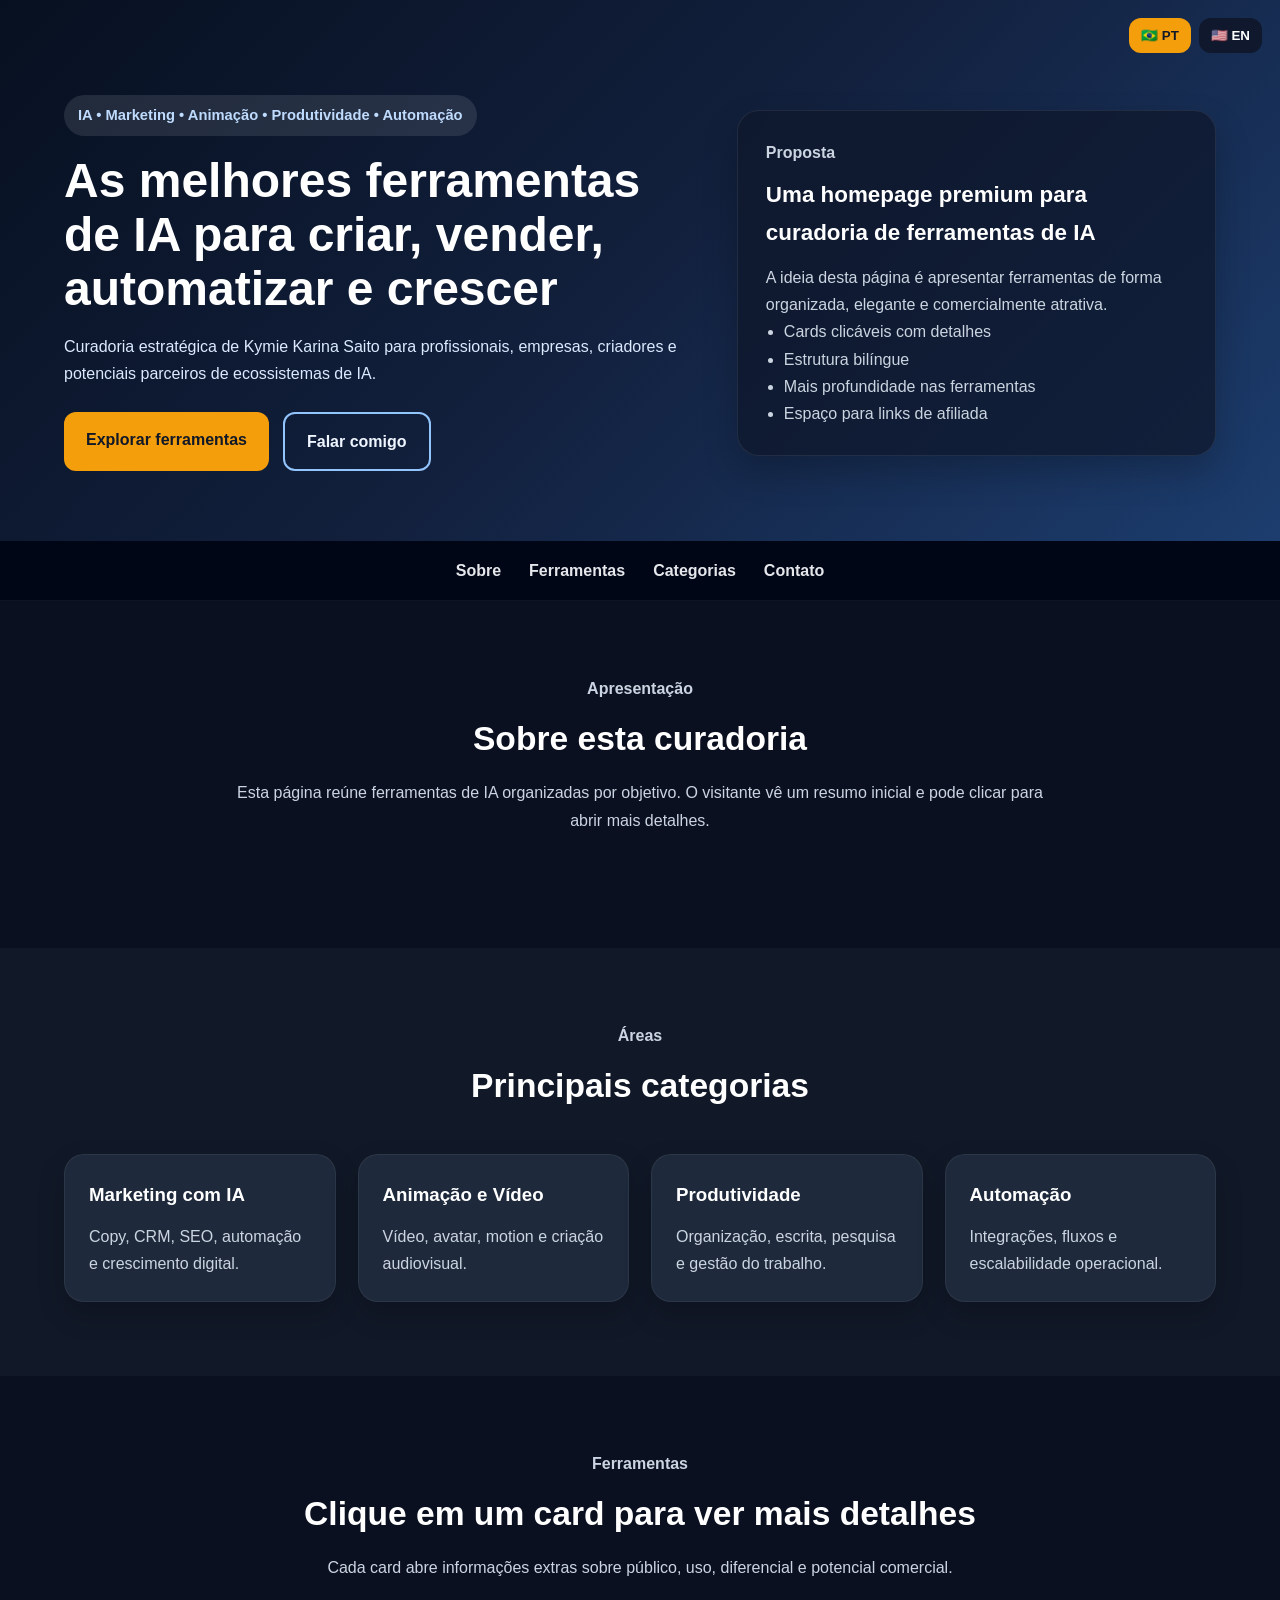
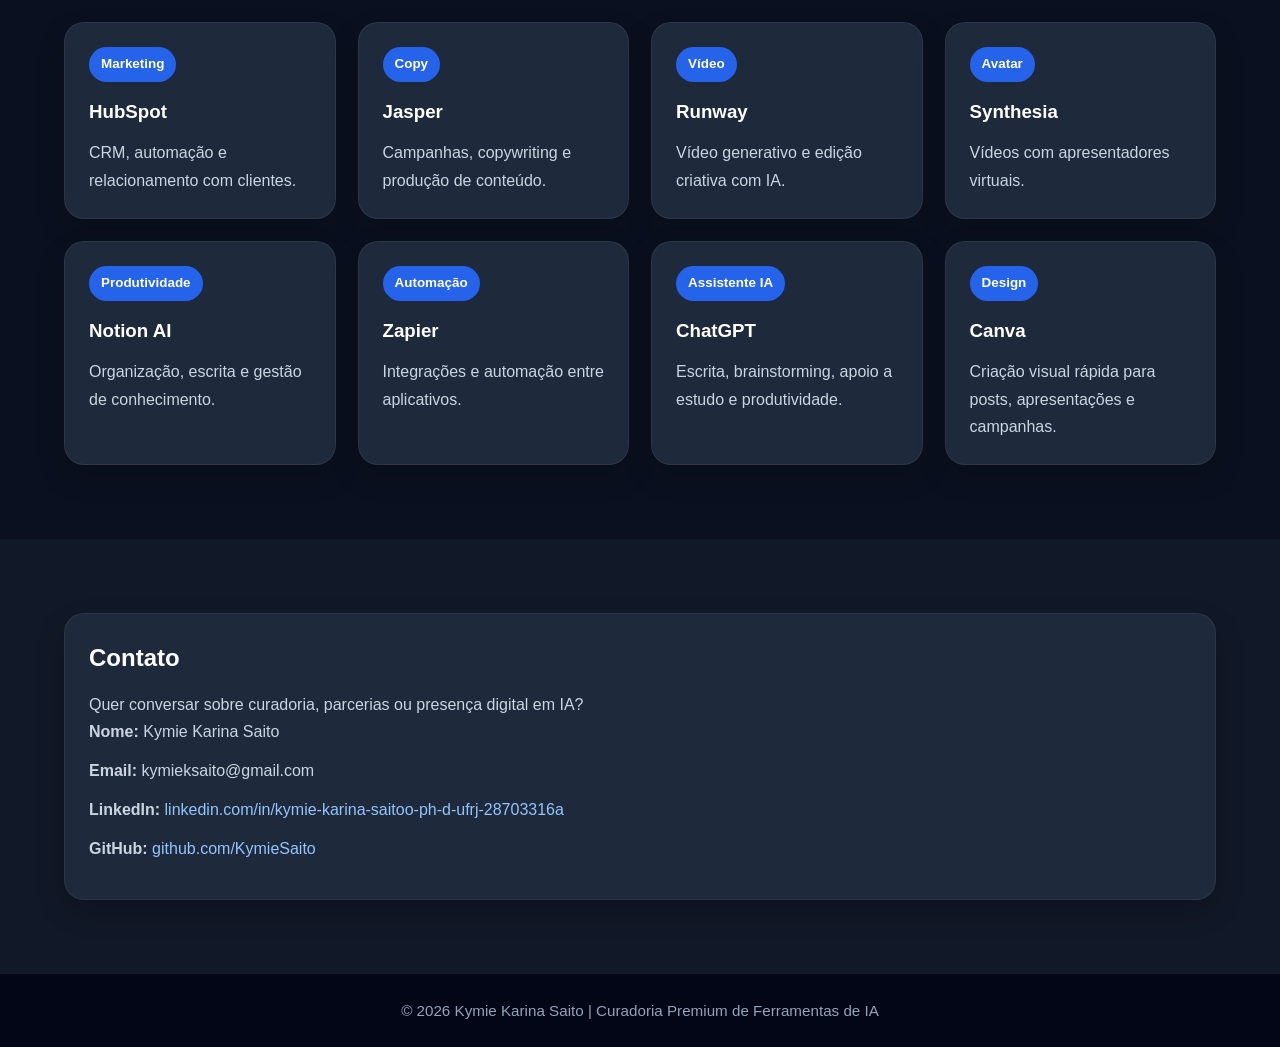
==== commit ed93f3ca: "mensagem da alteração" ====
--- a/index.html
+++ b/index.html
@@ -3,397 +3,468 @@
 <head>
   <meta charset="UTF-8" />
   <meta name="viewport" content="width=device-width, initial-scale=1.0" />
-  <title>Kymie Karina Saito | Curadoria de Ferramentas de IA</title>
-  <meta name="description" content="Curadoria profissional das melhores ferramentas de IA para marketing, animação, produtividade e automação." />
-  <link rel="preconnect" href="https://fonts.googleapis.com" />
-  <link rel="preconnect" href="https://fonts.gstatic.com" crossorigin />
-  <link href="https://fonts.googleapis.com/css2?family=Inter:opsz,wght@14..32,300;14..32,400;14..32,500;14..32,600;14..32,700&display=swap" rel="stylesheet" />
-  <link rel="stylesheet" href="https://cdnjs.cloudflare.com/ajax/libs/font-awesome/6.5.1/css/all.min.css" />
+  <title>Kymie Karina Saito | AI Tools Hub</title>
   <link rel="stylesheet" href="style.css" />
 </head>
 <body>
-  <!-- Language Switcher -->
-  <div class="lang-switcher">
-    <button class="lang-btn active" data-lang="pt">🇧🇷 PT</button>
-    <button class="lang-btn" data-lang="en">🇺🇸 EN</button>
+
+  <div class="lang-switch">
+    <button class="lang-btn active" onclick="setLang('pt')">🇧🇷 PT</button>
+    <button class="lang-btn" onclick="setLang('en')">🇺🇸 EN</button>
   </div>
 
-  <!-- ========== CONTEÚDO PORTUGUÊS ========== -->
-  <div class="lang-content" data-lang="pt">
-    <header class="hero">
+  <header class="hero">
+    <div class="container hero-grid">
+      <div>
+        <p class="eyebrow"
+           data-pt="IA • Marketing • Animação • Produtividade • Automação"
+           data-en="AI • Marketing • Animation • Productivity • Automation">
+          IA • Marketing • Animação • Produtividade • Automação
+        </p>
+
+        <h1
+          data-pt="As melhores ferramentas de IA para criar, vender, automatizar e crescer"
+          data-en="The best AI tools to create, sell, automate and grow">
+          As melhores ferramentas de IA para criar, vender, automatizar e crescer
+        </h1>
+
+        <p class="hero-text"
+           data-pt="Curadoria estratégica de Kymie Karina Saito para profissionais, empresas, criadores e potenciais parceiros de ecossistemas de IA."
+           data-en="Strategic curation by Kymie Karina Saito for professionals, companies, creators and potential AI ecosystem partners.">
+          Curadoria estratégica de Kymie Karina Saito para profissionais, empresas, criadores e potenciais parceiros de ecossistemas de IA.
+        </p>
+
+        <div class="hero-buttons">
+          <a href="#ferramentas" class="btn btn-primary"
+             data-pt="Explorar ferramentas"
+             data-en="Explore tools">
+            Explorar ferramentas
+          </a>
+
+          <a href="#contato" class="btn btn-secondary"
+             data-pt="Falar comigo"
+             data-en="Contact me">
+            Falar comigo
+          </a>
+        </div>
+      </div>
+
+      <div class="hero-panel">
+        <p class="panel-tag"
+           data-pt="Proposta"
+           data-en="Proposal">
+          Proposta
+        </p>
+
+        <h3
+          data-pt="Uma homepage premium para curadoria de ferramentas de IA"
+          data-en="A premium homepage for AI tools curation">
+          Uma homepage premium para curadoria de ferramentas de IA
+        </h3>
+
+        <p
+          data-pt="A ideia desta página é apresentar ferramentas de forma organizada, elegante e comercialmente atrativa."
+          data-en="The idea of this page is to present tools in an organized, elegant and commercially attractive way.">
+          A ideia desta página é apresentar ferramentas de forma organizada, elegante e comercialmente atrativa.
+        </p>
+
+        <ul>
+          <li data-pt="Cards clicáveis com detalhes" data-en="Clickable cards with details">Cards clicáveis com detalhes</li>
+          <li data-pt="Estrutura bilíngue" data-en="Bilingual structure">Estrutura bilíngue</li>
+          <li data-pt="Mais profundidade nas ferramentas" data-en="More depth for each tool">Mais profundidade nas ferramentas</li>
+          <li data-pt="Espaço para links de afiliada" data-en="Space for affiliate links">Espaço para links de afiliada</li>
+        </ul>
+      </div>
+    </div>
+  </header>
+
+  <nav class="navbar">
+    <div class="container nav-content">
+      <a href="#sobre" data-pt="Sobre" data-en="About">Sobre</a>
+      <a href="#ferramentas" data-pt="Ferramentas" data-en="Tools">Ferramentas</a>
+      <a href="#categorias" data-pt="Categorias" data-en="Categories">Categorias</a>
+      <a href="#contato" data-pt="Contato" data-en="Contact">Contato</a>
+    </div>
+  </nav>
+
+  <main>
+    <section id="sobre" class="section">
+      <div class="container section-header">
+        <p class="section-tag" data-pt="Apresentação" data-en="Presentation">Apresentação</p>
+        <h2 data-pt="Sobre esta curadoria" data-en="About this curation">Sobre esta curadoria</h2>
+        <p
+          data-pt="Esta página reúne ferramentas de IA organizadas por objetivo. O visitante vê um resumo inicial e pode clicar para abrir mais detalhes."
+          data-en="This page brings together AI tools organized by purpose. Visitors see a short summary first and can click to open more details.">
+          Esta página reúne ferramentas de IA organizadas por objetivo. O visitante vê um resumo inicial e pode clicar para abrir mais detalhes.
+        </p>
+      </div>
+    </section>
+
+    <section id="categorias" class="section dark-section">
       <div class="container">
-        <div class="hero-content">
-          <span class="hero-badge">✦ Curadoria Estratégica</span>
-          <h1>As melhores ferramentas de <span class="gradient">IA</span> para crescer mais rápido</h1>
-          <p class="hero-text">
-            Seleção profissional de <strong>Kymie Karina Saito</strong>, especialista em dados e IA aplicada. 
-            Ferramentas testadas e aprovadas para produtividade, marketing, animação e automação.
+        <div class="section-header">
+          <p class="section-tag" data-pt="Áreas" data-en="Areas">Áreas</p>
+          <h2 data-pt="Principais categorias" data-en="Main categories">Principais categorias</h2>
+        </div>
+
+        <div class="mini-category-grid">
+          <div class="mini-category-card">
+            <h3 data-pt="Marketing com IA" data-en="AI Marketing">Marketing com IA</h3>
+            <p data-pt="Copy, CRM, SEO, automação e crescimento digital." data-en="Copy, CRM, SEO, automation and digital growth.">
+              Copy, CRM, SEO, automação e crescimento digital.
+            </p>
+          </div>
+
+          <div class="mini-category-card">
+            <h3 data-pt="Animação e Vídeo" data-en="Animation and Video">Animação e Vídeo</h3>
+            <p data-pt="Vídeo, avatar, motion e criação audiovisual." data-en="Video, avatar, motion and audiovisual creation.">
+              Vídeo, avatar, motion e criação audiovisual.
+            </p>
+          </div>
+
+          <div class="mini-category-card">
+            <h3 data-pt="Produtividade" data-en="Productivity">Produtividade</h3>
+            <p data-pt="Organização, escrita, pesquisa e gestão do trabalho." data-en="Organization, writing, research and work management.">
+              Organização, escrita, pesquisa e gestão do trabalho.
+            </p>
+          </div>
+
+          <div class="mini-category-card">
+            <h3 data-pt="Automação" data-en="Automation">Automação</h3>
+            <p data-pt="Integrações, fluxos e escalabilidade operacional." data-en="Integrations, workflows and operational scalability.">
+              Integrações, fluxos e escalabilidade operacional.
+            </p>
+          </div>
+        </div>
+      </div>
+    </section>
+
+    <section id="ferramentas" class="section">
+      <div class="container">
+        <div class="section-header">
+          <p class="section-tag" data-pt="Ferramentas" data-en="Tools">Ferramentas</p>
+          <h2 data-pt="Clique em um card para ver mais detalhes" data-en="Click a card to see more details">
+            Clique em um card para ver mais detalhes
+          </h2>
+          <p
+            data-pt="Cada card abre informações extras sobre público, uso, diferencial e potencial comercial."
+            data-en="Each card opens extra information about audience, use case, differentiation and commercial potential.">
+            Cada card abre informações extras sobre público, uso, diferencial e potencial comercial.
           </p>
-          <div class="hero-buttons">
-            <a href="#categorias" class="btn btn-primary">Explorar categorias →</a>
-            <a href="#sobre" class="btn btn-outline">Sobre mim</a>
-          </div>
-          <div class="hero-stats">
-            <div class="stat"><span>10+</span> anos experiência</div>
-            <div class="stat"><span>50+</span> ferramentas avaliadas</div>
-            <div class="stat"><span>PhD</span> em Analytics</div>
-          </div>
-        </div>
-      </div>
-    </header>
-
-    <nav class="navbar">
-      <div class="container">
-        <div class="nav-links">
-          <a href="#sobre">Sobre</a>
-          <a href="#categorias">Categorias</a>
-          <a href="#ferramentas">Ferramentas</a>
-          <a href="#contato">Contato</a>
-        </div>
-      </div>
-    </nav>
-
-    <main>
-      <section id="sobre" class="section">
-        <div class="container">
-          <div class="about-card">
-            <div class="about-text">
-              <span class="section-tag">Sobre mim</span>
-              <h2>Quem está por trás desta curadoria?</h2>
-              <p><strong>Kymie Karina Saito</strong> — PhD em Engenharia de Produção (UFRJ) com foco em Data Analytics, IA Aplicada e Otimização de Processos.</p>
-              <p>Com mais de 10 anos de experiência em tecnologia, dados e estratégia digital, minha missão é ajudar profissionais e empresas a navegarem no universo da Inteligência Artificial de forma prática e lucrativa.</p>
-              <p>Cada ferramenta aqui foi testada, analisada e selecionada com base em critérios rigorosos de usabilidade, ROI e aplicabilidade real.</p>
-              <div class="credentials">
-                <span><i class="fas fa-chart-line"></i> Data Analytics</span>
-                <span><i class="fas fa-robot"></i> IA Aplicada</span>
-                <span><i class="fas fa-chart-simple"></i> Estratégia Digital</span>
-              </div>
-            </div>
-          </div>
-        </div>
-      </section>
-
-      <section id="categorias" class="section section-dark">
-        <div class="container">
-          <div class="section-header">
-            <span class="section-tag">Categorias</span>
-            <h2>Explore por área de atuação</h2>
-            <p>Ferramentas organizadas para você encontrar a solução ideal</p>
-          </div>
-          <div class="categories-grid">
-            <a href="marketing.html" class="category-card">
-              <div class="category-icon"><i class="fas fa-chart-line"></i></div>
-              <h3>Marketing com IA</h3>
-              <p>Copy, CRM, automação, SEO e conteúdo estratégico</p>
-              <span class="card-link">Ver ferramentas →</span>
+        </div>
+
+        <div class="tool-grid">
+
+          <div class="tool-card" onclick="toggleDetails(this)">
+            <span class="tool-badge">Marketing</span>
+            <h3>HubSpot</h3>
+            <p class="tool-summary"
+               data-pt="CRM, automação e relacionamento com clientes."
+               data-en="CRM, automation and customer relationship.">
+              CRM, automação e relacionamento com clientes.
+            </p>
+
+            <div class="tool-details">
+              <p data-pt="<strong>Para quem é:</strong> empresas, times de marketing e vendas."
+                 data-en="<strong>Who it's for:</strong> companies, marketing and sales teams.">
+                <strong>Para quem é:</strong> empresas, times de marketing e vendas.
+              </p>
+              <p data-pt="<strong>O que resolve:</strong> gestão de leads, automação de processos e acompanhamento comercial."
+                 data-en="<strong>What it solves:</strong> lead management, process automation and commercial follow-up.">
+                <strong>O que resolve:</strong> gestão de leads, automação de processos e acompanhamento comercial.
+              </p>
+              <p data-pt="<strong>Diferencial:</strong> une marketing, CRM e vendas em um só ecossistema."
+                 data-en="<strong>Differential:</strong> combines marketing, CRM and sales in one ecosystem.">
+                <strong>Diferencial:</strong> une marketing, CRM e vendas em um só ecossistema.
+              </p>
+              <a href="#" class="detail-link"
+                 data-pt="Adicionar link de afiliada"
+                 data-en="Add affiliate link">
+                Adicionar link de afiliada
+              </a>
+            </div>
+          </div>
+
+          <div class="tool-card" onclick="toggleDetails(this)">
+            <span class="tool-badge">Copy</span>
+            <h3>Jasper</h3>
+            <p class="tool-summary"
+               data-pt="Campanhas, copywriting e produção de conteúdo."
+               data-en="Campaigns, copywriting and content production.">
+              Campanhas, copywriting e produção de conteúdo.
+            </p>
+
+            <div class="tool-details">
+              <p data-pt="<strong>Para quem é:</strong> marketers, criadores e negócios digitais."
+                 data-en="<strong>Who it's for:</strong> marketers, creators and digital businesses.">
+                <strong>Para quem é:</strong> marketers, criadores e negócios digitais.
+              </p>
+              <p data-pt="<strong>O que resolve:</strong> dificuldade para produzir textos persuasivos em escala."
+                 data-en="<strong>What it solves:</strong> difficulty producing persuasive texts at scale.">
+                <strong>O que resolve:</strong> dificuldade para produzir textos persuasivos em escala.
+              </p>
+              <p data-pt="<strong>Diferencial:</strong> foco claro em marketing e comunicação de performance."
+                 data-en="<strong>Differential:</strong> strong focus on marketing and performance communication.">
+                <strong>Diferencial:</strong> foco claro em marketing e comunicação de performance.
+              </p>
+              <a href="#" class="detail-link"
+                 data-pt="Adicionar link de afiliada"
+                 data-en="Add affiliate link">
+                Adicionar link de afiliada
+              </a>
+            </div>
+          </div>
+
+          <div class="tool-card" onclick="toggleDetails(this)">
+            <span class="tool-badge">Vídeo</span>
+            <h3>Runway</h3>
+            <p class="tool-summary"
+               data-pt="Vídeo generativo e edição criativa com IA."
+               data-en="Generative video and creative AI editing.">
+              Vídeo generativo e edição criativa com IA.
+            </p>
+
+            <div class="tool-details">
+              <p data-pt="<strong>Para quem é:</strong> criadores, agências, produtoras e marcas."
+                 data-en="<strong>Who it's for:</strong> creators, agencies, studios and brands.">
+                <strong>Para quem é:</strong> criadores, agências, produtoras e marcas.
+              </p>
+              <p data-pt="<strong>O que resolve:</strong> acelera produção visual e experimentação criativa."
+                 data-en="<strong>What it solves:</strong> speeds up visual production and creative experimentation.">
+                <strong>O que resolve:</strong> acelera produção visual e experimentação criativa.
+              </p>
+              <p data-pt="<strong>Diferencial:</strong> forte apelo para vídeos modernos e workflows criativos."
+                 data-en="<strong>Differential:</strong> strong appeal for modern video and creative workflows.">
+                <strong>Diferencial:</strong> forte apelo para vídeos modernos e workflows criativos.
+              </p>
+              <a href="#" class="detail-link"
+                 data-pt="Adicionar link de afiliada"
+                 data-en="Add affiliate link">
+                Adicionar link de afiliada
+              </a>
+            </div>
+          </div>
+
+          <div class="tool-card" onclick="toggleDetails(this)">
+            <span class="tool-badge">Avatar</span>
+            <h3>Synthesia</h3>
+            <p class="tool-summary"
+               data-pt="Vídeos com apresentadores virtuais."
+               data-en="Videos with virtual presenters.">
+              Vídeos com apresentadores virtuais.
+            </p>
+
+            <div class="tool-details">
+              <p data-pt="<strong>Para quem é:</strong> empresas, treinamentos, educação e comunicação corporativa."
+                 data-en="<strong>Who it's for:</strong> companies, training, education and corporate communication.">
+                <strong>Para quem é:</strong> empresas, treinamentos, educação e comunicação corporativa.
+              </p>
+              <p data-pt="<strong>O que resolve:</strong> necessidade de produzir vídeos sem gravação tradicional."
+                 data-en="<strong>What it solves:</strong> the need to produce videos without traditional recording.">
+                <strong>O que resolve:</strong> necessidade de produzir vídeos sem gravação tradicional.
+              </p>
+              <p data-pt="<strong>Diferencial:</strong> ótimo para escala, padronização e comunicação profissional."
+                 data-en="<strong>Differential:</strong> great for scale, standardization and professional communication.">
+                <strong>Diferencial:</strong> ótimo para escala, padronização e comunicação profissional.
+              </p>
+              <a href="#" class="detail-link"
+                 data-pt="Adicionar link de afiliada"
+                 data-en="Add affiliate link">
+                Adicionar link de afiliada
+              </a>
+            </div>
+          </div>
+
+          <div class="tool-card" onclick="toggleDetails(this)">
+            <span class="tool-badge">Produtividade</span>
+            <h3>Notion AI</h3>
+            <p class="tool-summary"
+               data-pt="Organização, escrita e gestão de conhecimento."
+               data-en="Organization, writing and knowledge management.">
+              Organização, escrita e gestão de conhecimento.
+            </p>
+
+            <div class="tool-details">
+              <p data-pt="<strong>Para quem é:</strong> profissionais, pesquisadores e times."
+                 data-en="<strong>Who it's for:</strong> professionals, researchers and teams.">
+                <strong>Para quem é:</strong> profissionais, pesquisadores e times.
+              </p>
+              <p data-pt="<strong>O que resolve:</strong> desorganização de informações, retrabalho e pouca centralização."
+                 data-en="<strong>What it solves:</strong> information disorder, rework and poor centralization.">
+                <strong>O que resolve:</strong> desorganização de informações, retrabalho e pouca centralização.
+              </p>
+              <p data-pt="<strong>Diferencial:</strong> une docs, notas, bases e IA em um só ambiente."
+                 data-en="<strong>Differential:</strong> combines docs, notes, databases and AI in one place.">
+                <strong>Diferencial:</strong> une docs, notas, bases e IA em um só ambiente.
+              </p>
+              <a href="#" class="detail-link"
+                 data-pt="Adicionar link de afiliada"
+                 data-en="Add affiliate link">
+                Adicionar link de afiliada
+              </a>
+            </div>
+          </div>
+
+          <div class="tool-card" onclick="toggleDetails(this)">
+            <span class="tool-badge">Automação</span>
+            <h3>Zapier</h3>
+            <p class="tool-summary"
+               data-pt="Integrações e automação entre aplicativos."
+               data-en="Integrations and automation between applications.">
+              Integrações e automação entre aplicativos.
+            </p>
+
+            <div class="tool-details">
+              <p data-pt="<strong>Para quem é:</strong> negócios, equipes operacionais e profissionais sem time técnico grande."
+                 data-en="<strong>Who it's for:</strong> businesses, operational teams and professionals without a large technical team.">
+                <strong>Para quem é:</strong> negócios, equipes operacionais e profissionais sem time técnico grande.
+              </p>
+              <p data-pt="<strong>O que resolve:</strong> tarefas repetitivas entre formulários, CRM, e-mail e planilhas."
+                 data-en="<strong>What it solves:</strong> repetitive tasks across forms, CRM, email and spreadsheets.">
+                <strong>O que resolve:</strong> tarefas repetitivas entre formulários, CRM, e-mail e planilhas.
+              </p>
+              <p data-pt="<strong>Diferencial:</strong> facilita escala operacional sem necessidade de programar muito."
+                 data-en="<strong>Differential:</strong> enables operational scale without much coding.">
+                <strong>Diferencial:</strong> facilita escala operacional sem necessidade de programar muito.
+              </p>
+              <a href="#" class="detail-link"
+                 data-pt="Adicionar link de afiliada"
+                 data-en="Add affiliate link">
+                Adicionar link de afiliada
+              </a>
+            </div>
+          </div>
+
+          <div class="tool-card" onclick="toggleDetails(this)">
+            <span class="tool-badge">Assistente IA</span>
+            <h3>ChatGPT</h3>
+            <p class="tool-summary"
+               data-pt="Escrita, brainstorming, apoio a estudo e produtividade."
+               data-en="Writing, brainstorming, study support and productivity.">
+              Escrita, brainstorming, apoio a estudo e produtividade.
+            </p>
+
+            <div class="tool-details">
+              <p data-pt="<strong>Para quem é:</strong> praticamente qualquer profissional ou empresa."
+                 data-en="<strong>Who it's for:</strong> virtually any professional or company.">
+                <strong>Para quem é:</strong> praticamente qualquer profissional ou empresa.
+              </p>
+              <p data-pt="<strong>O que resolve:</strong> acelera ideação, redação, síntese, explicação e análise."
+                 data-en="<strong>What it solves:</strong> speeds up ideation, writing, synthesis, explanation and analysis.">
+                <strong>O que resolve:</strong> acelera ideação, redação, síntese, explicação e análise.
+              </p>
+              <p data-pt="<strong>Diferencial:</strong> versatilidade enorme para múltiplos casos de uso."
+                 data-en="<strong>Differential:</strong> huge versatility for multiple use cases.">
+                <strong>Diferencial:</strong> versatilidade enorme para múltiplos casos de uso.
+              </p>
+              <a href="#" class="detail-link"
+                 data-pt="Adicionar link de afiliada"
+                 data-en="Add affiliate link">
+                Adicionar link de afiliada
+              </a>
+            </div>
+          </div>
+
+          <div class="tool-card" onclick="toggleDetails(this)">
+            <span class="tool-badge">Design</span>
+            <h3>Canva</h3>
+            <p class="tool-summary"
+               data-pt="Criação visual rápida para posts, apresentações e campanhas."
+               data-en="Fast visual creation for posts, presentations and campaigns.">
+              Criação visual rápida para posts, apresentações e campanhas.
+            </p>
+
+            <div class="tool-details">
+              <p data-pt="<strong>Para quem é:</strong> social media, pequenas empresas, creators e marketing."
+                 data-en="<strong>Who it's for:</strong> social media managers, small businesses, creators and marketing teams.">
+                <strong>Para quem é:</strong> social media, pequenas empresas, creators e marketing.
+              </p>
+              <p data-pt="<strong>O que resolve:</strong> necessidade de criar peças rápidas com qualidade visual."
+                 data-en="<strong>What it solves:</strong> the need to create fast assets with good visual quality.">
+                <strong>O que resolve:</strong> necessidade de criar peças rápidas com qualidade visual.
+              </p>
+              <p data-pt="<strong>Diferencial:</strong> facilidade de uso com recursos visuais e IA embutida."
+                 data-en="<strong>Differential:</strong> ease of use with visual tools and built-in AI.">
+                <strong>Diferencial:</strong> facilidade de uso com recursos visuais e IA embutida.
+              </p>
+              <a href="#" class="detail-link"
+                 data-pt="Adicionar link de afiliada"
+                 data-en="Add affiliate link">
+                Adicionar link de afiliada
+              </a>
+            </div>
+          </div>
+
+        </div>
+      </div>
+    </section>
+
+    <section id="contato" class="section dark-section">
+      <div class="container contact-box">
+        <h2 data-pt="Contato" data-en="Contact">Contato</h2>
+        <p
+          data-pt="Quer conversar sobre curadoria, parcerias ou presença digital em IA?"
+          data-en="Want to talk about curation, partnerships or digital presence in AI?">
+          Quer conversar sobre curadoria, parcerias ou presença digital em IA?
+        </p>
+
+        <div class="contact-links">
+          <p><strong>Nome:</strong> Kymie Karina Saito</p>
+          <p><strong>Email:</strong> kymieksaito@gmail.com</p>
+          <p>
+            <strong>LinkedIn:</strong>
+            <a href="https://www.linkedin.com/in/kymie-karina-saitoo-ph-d-ufrj-28703316a" target="_blank">
+              linkedin.com/in/kymie-karina-saitoo-ph-d-ufrj-28703316a
             </a>
-            <a href="animacao.html" class="category-card">
-              <div class="category-icon"><i class="fas fa-video"></i></div>
-              <h3>Animação & Vídeo</h3>
-              <p>Avatares, motion, edição e geração visual com IA</p>
-              <span class="card-link">Ver ferramentas →</span>
+          </p>
+          <p>
+            <strong>GitHub:</strong>
+            <a href="https://github.com/KymieSaito" target="_blank">
+              github.com/KymieSaito
             </a>
-            <a href="#" class="category-card soon">
-              <div class="category-icon"><i class="fas fa-rocket"></i></div>
-              <h3>Produtividade</h3>
-              <p>Organização, notas, tarefas e gestão de tempo</p>
-              <span class="card-link soon-badge">Em breve</span>
-            </a>
-            <a href="#" class="category-card soon">
-              <div class="category-icon"><i class="fas fa-code"></i></div>
-              <h3>Dados & Código</h3>
-              <p>Assistentes de código, análise de dados e automação</p>
-              <span class="card-link soon-badge">Em breve</span>
-            </a>
-          </div>
-        </div>
-      </section>
-
-      <section id="ferramentas" class="section">
-        <div class="container">
-          <div class="section-header">
-            <span class="section-tag">Destaques</span>
-            <h2>Ferramentas em evidência</h2>
-            <p>As soluções mais procuradas e recomendadas</p>
-          </div>
-          <div class="tools-grid">
-            <div class="tool-card">
-              <span class="tool-badge">CRM</span>
-              <h3>HubSpot</h3>
-              <p>CRM completo com automação de marketing e vendas.</p>
-              <div class="tool-rating">★★★★★ 5.0</div>
-              <a href="#" class="tool-link">Saiba mais →</a>
-            </div>
-            <div class="tool-card">
-              <span class="tool-badge">Copywriting</span>
-              <h3>Jasper AI</h3>
-              <p>Copywriting de alta conversão e conteúdo estratégico.</p>
-              <div class="tool-rating">★★★★★ 4.8</div>
-              <a href="#" class="tool-link">Saiba mais →</a>
-            </div>
-            <div class="tool-card">
-              <span class="tool-badge">Vídeo</span>
-              <h3>Runway ML</h3>
-              <p>Edição e geração de vídeo com IA para criadores.</p>
-              <div class="tool-rating">★★★★☆ 4.7</div>
-              <a href="#" class="tool-link">Saiba mais →</a>
-            </div>
-            <div class="tool-card">
-              <span class="tool-badge">Avatar</span>
-              <h3>Synthesia</h3>
-              <p>Vídeos com apresentadores virtuais para empresas.</p>
-              <div class="tool-rating">★★★★★ 4.9</div>
-              <a href="#" class="tool-link">Saiba mais →</a>
-            </div>
-            <div class="tool-card">
-              <span class="tool-badge">Design</span>
-              <h3>Canva</h3>
-              <p>Criação visual assistida por IA para posts e campanhas.</p>
-              <div class="tool-rating">★★★★★ 4.8</div>
-              <a href="#" class="tool-link">Saiba mais →</a>
-            </div>
-            <div class="tool-card">
-              <span class="tool-badge">Produtividade</span>
-              <h3>Notion AI</h3>
-              <p>Organização, escrita e gestão de conhecimento.</p>
-              <div class="tool-rating">★★★★★ 4.7</div>
-              <a href="#" class="tool-link">Saiba mais →</a>
-            </div>
-          </div>
-        </div>
-      </section>
-
-      <section id="contato" class="section section-dark">
-        <div class="container">
-          <div class="contact-card">
-            <div class="contact-info">
-              <span class="section-tag">Contato</span>
-              <h2>Vamos conversar?</h2>
-              <p>Quer saber mais sobre parcerias, consultorias ou programas de afiliados?</p>
-              <div class="contact-details">
-                <p><i class="fas fa-envelope"></i> kymieksaito@gmail.com</p>
-                <p><i class="fab fa-linkedin"></i> <a href="https://www.linkedin.com/in/kymie-karina-saitoo-ph-d-ufrj-28703316a" target="_blank">linkedin.com/in/kymie-karina-saitoo</a></p>
-                <p><i class="fab fa-github"></i> <a href="https://github.com/KymieSaito" target="_blank">github.com/KymieSaito</a></p>
-              </div>
-            </div>
-            <div class="contact-form">
-              <input type="text" placeholder="Seu nome" />
-              <input type="email" placeholder="Seu e-mail" />
-              <textarea rows="3" placeholder="Sua mensagem"></textarea>
-              <button class="btn btn-primary">Enviar mensagem</button>
-            </div>
-          </div>
-        </div>
-      </section>
-    </main>
-
-    <footer class="footer">
-      <div class="container">
-        <p>© 2026 Kymie Karina Saito | Curadoria Estratégica de Ferramentas de IA</p>
-        <p class="footer-note">Links de afiliado podem estar presentes — isso não altera o preço para você.</p>
-      </div>
-    </footer>
-  </div>
-
-  <!-- ========== ENGLISH CONTENT ========== -->
-  <div class="lang-content" data-lang="en" style="display: none;">
-    <header class="hero">
-      <div class="container">
-        <div class="hero-content">
-          <span class="hero-badge">✦ Strategic Curation</span>
-          <h1>Best <span class="gradient">AI Tools</span> to Scale Your Business Faster</h1>
-          <p class="hero-text">
-            Professional selection by <strong>Kymie Karina Saito</strong>, Data & AI Specialist.
-            Tested and approved tools for productivity, marketing, animation, and automation.
           </p>
-          <div class="hero-buttons">
-            <a href="#categorias" class="btn btn-primary">Explore categories →</a>
-            <a href="#sobre" class="btn btn-outline">About me</a>
-          </div>
-          <div class="hero-stats">
-            <div class="stat"><span>10+</span> years experience</div>
-            <div class="stat"><span>50+</span> tools evaluated</div>
-            <div class="stat"><span>PhD</span> in Analytics</div>
-          </div>
-        </div>
-      </div>
-    </header>
-
-    <nav class="navbar">
-      <div class="container">
-        <div class="nav-links">
-          <a href="#sobre">About</a>
-          <a href="#categorias">Categories</a>
-          <a href="#ferramentas">Tools</a>
-          <a href="#contato">Contact</a>
-        </div>
-      </div>
-    </nav>
-
-    <main>
-      <section id="sobre" class="section">
-        <div class="container">
-          <div class="about-card">
-            <div class="about-text">
-              <span class="section-tag">About me</span>
-              <h2>Who is behind this curation?</h2>
-              <p><strong>Kymie Karina Saito</strong> — PhD in Production Engineering (UFRJ) with focus on Data Analytics, Applied AI, and Process Optimization.</p>
-              <p>With over 10 years of experience in technology, data, and digital strategy, my mission is to help professionals and companies navigate the AI universe in a practical and profitable way.</p>
-              <p>Every tool here has been tested, analyzed, and selected based on rigorous criteria of usability, ROI, and real-world applicability.</p>
-              <div class="credentials">
-                <span><i class="fas fa-chart-line"></i> Data Analytics</span>
-                <span><i class="fas fa-robot"></i> Applied AI</span>
-                <span><i class="fas fa-chart-simple"></i> Digital Strategy</span>
-              </div>
-            </div>
-          </div>
-        </div>
-      </section>
-
-      <section id="categorias" class="section section-dark">
-        <div class="container">
-          <div class="section-header">
-            <span class="section-tag">Categories</span>
-            <h2>Explore by area</h2>
-            <p>Organized tools to help you find the perfect solution</p>
-          </div>
-          <div class="categories-grid">
-            <a href="marketing.html" class="category-card">
-              <div class="category-icon"><i class="fas fa-chart-line"></i></div>
-              <h3>AI for Marketing</h3>
-              <p>Copy, CRM, automation, SEO, and strategic content</p>
-              <span class="card-link">View tools →</span>
-            </a>
-            <a href="animacao.html" class="category-card">
-              <div class="category-icon"><i class="fas fa-video"></i></div>
-              <h3>Animation & Video</h3>
-              <p>Avatars, motion, editing, and visual generation with AI</p>
-              <span class="card-link">View tools →</span>
-            </a>
-            <a href="#" class="category-card soon">
-              <div class="category-icon"><i class="fas fa-rocket"></i></div>
-              <h3>Productivity</h3>
-              <p>Organization, notes, tasks, and time management</p>
-              <span class="card-link soon-badge">Soon</span>
-            </a>
-            <a href="#" class="category-card soon">
-              <div class="category-icon"><i class="fas fa-code"></i></div>
-              <h3>Data & Code</h3>
-              <p>Code assistants, data analysis, and automation</p>
-              <span class="card-link soon-badge">Soon</span>
-            </a>
-          </div>
-        </div>
-      </section>
-
-      <section id="ferramentas" class="section">
-        <div class="container">
-          <div class="section-header">
-            <span class="section-tag">Highlights</span>
-            <h2>Featured AI Tools</h2>
-            <p>Most popular and recommended solutions</p>
-          </div>
-          <div class="tools-grid">
-            <div class="tool-card">
-              <span class="tool-badge">CRM</span>
-              <h3>HubSpot</h3>
-              <p>Complete CRM with marketing and sales automation.</p>
-              <div class="tool-rating">★★★★★ 5.0</div>
-              <a href="#" class="tool-link">Learn more →</a>
-            </div>
-            <div class="tool-card">
-              <span class="tool-badge">Copywriting</span>
-              <h3>Jasper AI</h3>
-              <p>High-conversion copywriting and strategic content.</p>
-              <div class="tool-rating">★★★★★ 4.8</div>
-              <a href="#" class="tool-link">Learn more →</a>
-            </div>
-            <div class="tool-card">
-              <span class="tool-badge">Video</span>
-              <h3>Runway ML</h3>
-              <p>AI-powered video editing and generation for creators.</p>
-              <div class="tool-rating">★★★★☆ 4.7</div>
-              <a href="#" class="tool-link">Learn more →</a>
-            </div>
-            <div class="tool-card">
-              <span class="tool-badge">Avatar</span>
-              <h3>Synthesia</h3>
-              <p>Videos with virtual presenters for businesses.</p>
-              <div class="tool-rating">★★★★★ 4.9</div>
-              <a href="#" class="tool-link">Learn more →</a>
-            </div>
-            <div class="tool-card">
-              <span class="tool-badge">Design</span>
-              <h3>Canva</h3>
-              <p>AI-powered visual creation for posts and campaigns.</p>
-              <div class="tool-rating">★★★★★ 4.8</div>
-              <a href="#" class="tool-link">Learn more →</a>
-            </div>
-            <div class="tool-card">
-              <span class="tool-badge">Productivity</span>
-              <h3>Notion AI</h3>
-              <p>Organization, writing, and knowledge management.</p>
-              <div class="tool-rating">★★★★★ 4.7</div>
-              <a href="#" class="tool-link">Learn more →</a>
-            </div>
-          </div>
-        </div>
-      </section>
-
-      <section id="contato" class="section section-dark">
-        <div class="container">
-          <div class="contact-card">
-            <div class="contact-info">
-              <span class="section-tag">Contact</span>
-              <h2>Let's connect?</h2>
-              <p>Want to know more about partnerships, consulting, or affiliate programs?</p>
-              <div class="contact-details">
-                <p><i class="fas fa-envelope"></i> kymieksaito@gmail.com</p>
-                <p><i class="fab fa-linkedin"></i> <a href="https://www.linkedin.com/in/kymie-karina-saitoo-ph-d-ufrj-28703316a" target="_blank">linkedin.com/in/kymie-karina-saitoo</a></p>
-                <p><i class="fab fa-github"></i> <a href="https://github.com/KymieSaito" target="_blank">github.com/KymieSaito</a></p>
-              </div>
-            </div>
-            <div class="contact-form">
-              <input type="text" placeholder="Your name" />
-              <input type="email" placeholder="Your email" />
-              <textarea rows="3" placeholder="Your message"></textarea>
-              <button class="btn btn-primary">Send message</button>
-            </div>
-          </div>
-        </div>
-      </section>
-    </main>
-
-    <footer class="footer">
-      <div class="container">
-        <p>© 2026 Kymie Karina Saito | Strategic AI Tools Curation</p>
-        <p class="footer-note">Affiliate links may be present — this doesn't change the price for you.</p>
-      </div>
-    </footer>
-  </div>
+        </div>
+      </div>
+    </section>
+  </main>
+
+  <footer class="footer">
+    <div class="container">
+      <p
+        data-pt="© 2026 Kymie Karina Saito | Curadoria Premium de Ferramentas de IA"
+        data-en="© 2026 Kymie Karina Saito | Premium AI Tools Curation">
+        © 2026 Kymie Karina Saito | Curadoria Premium de Ferramentas de IA
+      </p>
+    </div>
+  </footer>
 
   <script>
-    // Language switcher
-    const langBtns = document.querySelectorAll('.lang-btn');
-    const langContents = document.querySelectorAll('.lang-content');
-
-    function switchLanguage(lang) {
-      langContents.forEach(content => {
-        content.style.display = content.dataset.lang === lang ? 'block' : 'none';
+    function setLang(lang) {
+      document.documentElement.lang = lang;
+
+      const elements = document.querySelectorAll("[data-pt][data-en]");
+      elements.forEach(el => {
+        el.innerHTML = el.getAttribute("data-" + lang);
       });
-      langBtns.forEach(btn => {
-        btn.classList.toggle('active', btn.dataset.lang === lang);
-      });
-      localStorage.setItem('preferredLanguage', lang);
+
+      const buttons = document.querySelectorAll(".lang-btn");
+      buttons.forEach(btn => btn.classList.remove("active"));
+
+      if (lang === "pt") {
+        buttons[0].classList.add("active");
+      } else {
+        buttons[1].classList.add("active");
+      }
     }
 
-    langBtns.forEach(btn => {
-      btn.addEventListener('click', () => switchLanguage(btn.dataset.lang));
-    });
-
-    const savedLang = localStorage.getItem('preferredLanguage');
-    if (savedLang && (savedLang === 'pt' || savedLang === 'en')) {
-      switchLanguage(savedLang);
+    function toggleDetails(card) {
+      const isOpen = card.classList.contains("open");
+
+      document.querySelectorAll(".tool-card").forEach(c => c.classList.remove("open"));
+
+      if (!isOpen) {
+        card.classList.add("open");
+      }
     }
   </script>
 </body>
--- a/style.css
+++ b/style.css
@@ -9,524 +9,335 @@
 }
 
 body {
-  font-family: 'Inter', 'Segoe UI', system-ui, -apple-system, sans-serif;
-  background: #0a0c15;
-  color: #e2e8f0;
-  line-height: 1.6;
+  font-family: 'Segoe UI', Tahoma, Geneva, Verdana, sans-serif;
+  background: #0b1020;
+  color: #e5e7eb;
+  line-height: 1.7;
 }
 
 .container {
   width: 90%;
-  max-width: 1200px;
+  max-width: 1180px;
   margin: 0 auto;
 }
 
-/* ========== LANGUAGE SWITCHER ========== */
-.lang-switcher {
+a {
+  text-decoration: none;
+}
+
+.lang-switch {
   position: fixed;
-  top: 20px;
-  right: 20px;
-  z-index: 1001;
+  top: 18px;
+  right: 18px;
+  z-index: 2000;
   display: flex;
   gap: 8px;
+}
+
+.lang-btn {
+  border: none;
   background: rgba(15, 23, 42, 0.9);
-  backdrop-filter: blur(8px);
-  padding: 6px 12px;
-  border-radius: 40px;
-  border: 1px solid rgba(255, 255, 255, 0.1);
-}
-
-.lang-btn {
-  background: transparent;
-  border: none;
-  padding: 6px 14px;
-  border-radius: 30px;
+  color: #fff;
+  padding: 10px 12px;
+  border-radius: 12px;
   cursor: pointer;
+  font-weight: 700;
+  transition: 0.2s ease;
+}
+
+.lang-btn.active,
+.lang-btn:hover {
+  background: #f59e0b;
+  color: #111827;
+}
+
+.hero {
+  background: linear-gradient(135deg, #071020, #12203d, #1c3d6e);
+  padding: 95px 0 70px;
+}
+
+.hero-grid {
+  display: grid;
+  grid-template-columns: 1.2fr 0.9fr;
+  gap: 34px;
+  align-items: center;
+}
+
+.eyebrow {
+  display: inline-block;
+  background: rgba(255,255,255,0.1);
+  color: #bfdbfe;
+  padding: 8px 14px;
+  border-radius: 999px;
+  margin-bottom: 18px;
+  font-size: 0.92rem;
   font-weight: 600;
-  font-size: 0.8rem;
-  transition: all 0.2s;
-  color: #94a3b8;
-}
-
-.lang-btn.active {
-  background: #f59e0b;
-  color: #0a0c15;
-}
-
-.lang-btn:hover:not(.active) {
-  background: rgba(245, 158, 11, 0.2);
-  color: #f59e0b;
-}
-
-/* ========== TYPOGRAPHY ========== */
-h1, h2, h3 {
-  font-weight: 700;
-  line-height: 1.2;
-}
-
-h1 {
+}
+
+.hero h1 {
   font-size: 3rem;
-  margin-bottom: 1.5rem;
-}
-
-h2 {
-  font-size: 2rem;
-  margin-bottom: 1rem;
-}
-
-h3 {
-  font-size: 1.25rem;
-  margin-bottom: 0.5rem;
-}
-
-.gradient {
-  background: linear-gradient(135deg, #f59e0b, #e67e22);
-  -webkit-background-clip: text;
-  -webkit-text-fill-color: transparent;
-  background-clip: text;
-}
-
-.section-tag {
+  line-height: 1.12;
+  color: #ffffff;
+  margin-bottom: 18px;
+}
+
+.hero-text {
+  max-width: 760px;
+  color: #dbeafe;
+  margin-bottom: 24px;
+}
+
+.hero-buttons {
+  display: flex;
+  gap: 14px;
+  flex-wrap: wrap;
+}
+
+.btn {
   display: inline-block;
-  font-size: 0.8rem;
-  text-transform: uppercase;
-  letter-spacing: 2px;
-  color: #f59e0b;
-  margin-bottom: 1rem;
-}
-
-/* ========== BUTTONS ========== */
-.btn {
-  display: inline-flex;
-  align-items: center;
-  gap: 8px;
-  padding: 12px 28px;
-  border-radius: 40px;
-  font-weight: 600;
-  text-decoration: none;
-  transition: all 0.3s ease;
-  cursor: pointer;
-  border: none;
-  font-size: 0.9rem;
+  padding: 14px 22px;
+  border-radius: 12px;
+  font-weight: 700;
+  transition: 0.25s ease;
 }
 
 .btn-primary {
   background: #f59e0b;
-  color: #0a0c15;
+  color: #111827;
 }
 
 .btn-primary:hover {
-  background: #e67e22;
+  background: #fbbf24;
   transform: translateY(-2px);
 }
 
-.btn-outline {
-  background: transparent;
-  border: 2px solid #f59e0b;
-  color: #f59e0b;
-}
-
-.btn-outline:hover {
-  background: rgba(245, 158, 11, 0.1);
+.btn-secondary {
+  border: 2px solid #93c5fd;
+  color: #eff6ff;
+}
+
+.btn-secondary:hover {
+  background: rgba(255,255,255,0.08);
   transform: translateY(-2px);
 }
 
-/* ========== HERO SECTION ========== */
-.hero {
-  padding: 100px 0 80px;
-  background: linear-gradient(135deg, #0a0c15 0%, #0f172a 50%, #1e293b 100%);
-  text-align: center;
-  position: relative;
-}
-
-.hero-badge {
-  display: inline-block;
-  background: rgba(245, 158, 11, 0.15);
-  padding: 6px 16px;
-  border-radius: 40px;
-  font-size: 0.8rem;
-  color: #f59e0b;
-  margin-bottom: 1.5rem;
-}
-
-.hero-content {
-  max-width: 800px;
-  margin: 0 auto;
-}
-
-.hero-text {
-  font-size: 1.1rem;
+.hero-panel {
+  background: rgba(15, 23, 42, 0.72);
+  border: 1px solid rgba(255,255,255,0.08);
+  padding: 28px;
+  border-radius: 22px;
+  box-shadow: 0 16px 34px rgba(0,0,0,0.22);
+}
+
+.panel-tag {
+  color: #fbbf24;
+  font-weight: 700;
+  margin-bottom: 10px;
+}
+
+.hero-panel h3 {
+  color: #fff;
+  margin-bottom: 12px;
+  font-size: 1.4rem;
+}
+
+.hero-panel p,
+.hero-panel li {
   color: #cbd5e1;
-  margin-bottom: 2rem;
-  max-width: 650px;
-  margin-left: auto;
-  margin-right: auto;
-}
-
-.hero-buttons {
-  display: flex;
-  gap: 16px;
-  justify-content: center;
-  flex-wrap: wrap;
-  margin-bottom: 2.5rem;
-}
-
-.hero-stats {
-  display: flex;
-  justify-content: center;
-  gap: 32px;
-  flex-wrap: wrap;
-}
-
-.hero-stats .stat {
-  font-size: 0.9rem;
-  color: #94a3b8;
-}
-
-.hero-stats .stat span {
-  display: block;
-  font-size: 1.5rem;
-  font-weight: 700;
-  color: #f59e0b;
-}
-
-/* ========== NAVBAR ========== */
+}
+
+.hero-panel ul {
+  padding-left: 18px;
+}
+
 .navbar {
   position: sticky;
   top: 0;
   z-index: 1000;
-  background: rgba(10, 12, 21, 0.95);
+  background: rgba(2, 6, 23, 0.92);
+  border-bottom: 1px solid rgba(255,255,255,0.06);
   backdrop-filter: blur(10px);
-  border-bottom: 1px solid rgba(255, 255, 255, 0.05);
-  padding: 1rem 0;
-}
-
-.nav-links {
+}
+
+.nav-content {
   display: flex;
   justify-content: center;
-  gap: 2rem;
+  gap: 28px;
   flex-wrap: wrap;
-}
-
-.nav-links a {
-  color: #e2e8f0;
-  text-decoration: none;
-  font-weight: 500;
-  transition: color 0.2s;
-}
-
-.nav-links a:hover {
-  color: #f59e0b;
-}
-
-/* ========== SECTIONS ========== */
+  padding: 16px 0;
+}
+
+.navbar a {
+  color: #e5e7eb;
+  font-weight: 600;
+}
+
+.navbar a:hover {
+  color: #60a5fa;
+}
+
 .section {
-  padding: 80px 0;
-}
-
-.section-dark {
-  background: #0f111a;
+  padding: 74px 0;
+}
+
+.dark-section {
+  background: #111827;
 }
 
 .section-header {
   text-align: center;
-  margin-bottom: 48px;
+  max-width: 820px;
+  margin: 0 auto 40px;
+}
+
+.section-tag {
+  color: #93c5fd;
+  font-weight: 700;
+  margin-bottom: 8px;
 }
 
 .section-header h2 {
-  margin-bottom: 0.5rem;
+  color: #fff;
+  font-size: 2.1rem;
+  margin-bottom: 12px;
 }
 
 .section-header p {
-  color: #94a3b8;
-  max-width: 600px;
-  margin: 0 auto;
-}
-
-/* ========== ABOUT CARD ========== */
-.about-card {
-  background: #1e293b;
-  border-radius: 24px;
-  padding: 40px;
-  border: 1px solid rgba(255, 255, 255, 0.05);
-}
-
-.about-text p {
-  margin-bottom: 1rem;
   color: #cbd5e1;
 }
 
-.credentials {
-  display: flex;
-  flex-wrap: wrap;
-  gap: 16px;
-  margin-top: 24px;
-}
-
-.credentials span {
-  background: rgba(245, 158, 11, 0.1);
-  padding: 8px 16px;
-  border-radius: 40px;
-  font-size: 0.85rem;
-  color: #f59e0b;
-}
-
-.credentials i {
-  margin-right: 6px;
-}
-
-/* ========== CATEGORIES GRID ========== */
-.categories-grid {
+.mini-category-grid,
+.tool-grid {
   display: grid;
   grid-template-columns: repeat(auto-fit, minmax(260px, 1fr));
-  gap: 24px;
-}
-
-.category-card {
+  gap: 22px;
+}
+
+.mini-category-card,
+.tool-card,
+.contact-box {
   background: #1e293b;
-  padding: 28px;
+  border: 1px solid rgba(255,255,255,0.06);
   border-radius: 20px;
-  text-decoration: none;
-  transition: all 0.3s ease;
-  border: 1px solid rgba(255, 255, 255, 0.05);
-  display: block;
-}
-
-.category-card:hover {
-  transform: translateY(-4px);
-  border-color: #f59e0b;
-}
-
-.category-card.soon {
-  opacity: 0.7;
-}
-
-.category-card.soon:hover {
-  transform: none;
-  border-color: rgba(255, 255, 255, 0.05);
-}
-
-.category-icon {
-  width: 48px;
-  height: 48px;
-  background: rgba(245, 158, 11, 0.15);
-  border-radius: 16px;
-  display: flex;
-  align-items: center;
-  justify-content: center;
-  margin-bottom: 20px;
-}
-
-.category-icon i {
-  font-size: 1.5rem;
-  color: #f59e0b;
-}
-
-.category-card h3 {
-  color: #ffffff;
-  margin-bottom: 10px;
-}
-
-.category-card p {
-  color: #94a3b8;
-  font-size: 0.9rem;
-  margin-bottom: 16px;
-}
-
-.card-link {
-  color: #f59e0b;
-  font-weight: 600;
-  font-size: 0.9rem;
-}
-
-.soon-badge {
-  color: #64748b;
-  font-size: 0.8rem;
-}
-
-/* ========== TOOLS GRID ========== */
-.tools-grid {
-  display: grid;
-  grid-template-columns: repeat(auto-fit, minmax(300px, 1fr));
-  gap: 24px;
+  padding: 24px;
+  box-shadow: 0 12px 28px rgba(0,0,0,0.18);
+}
+
+.mini-category-card h3,
+.tool-card h3,
+.contact-box h2 {
+  color: #fff;
+  margin-bottom: 12px;
+}
+
+.mini-category-card p,
+.tool-card p,
+.contact-box p {
+  color: #cbd5e1;
 }
 
 .tool-card {
-  background: #1e293b;
-  padding: 24px;
-  border-radius: 20px;
-  border: 1px solid rgba(255, 255, 255, 0.05);
-  transition: all 0.3s ease;
+  cursor: pointer;
+  transition: 0.25s ease;
 }
 
 .tool-card:hover {
-  transform: translateY(-4px);
-  border-color: #f59e0b;
+  transform: translateY(-6px);
+  border-color: rgba(245, 158, 11, 0.35);
 }
 
 .tool-badge {
   display: inline-block;
   background: #2563eb;
-  padding: 4px 12px;
-  border-radius: 40px;
-  font-size: 0.7rem;
-  font-weight: 600;
-  margin-bottom: 16px;
-}
-
-.tool-card h3 {
-  color: #ffffff;
-  margin-bottom: 8px;
-}
-
-.tool-card p {
+  color: #fff;
+  padding: 6px 12px;
+  border-radius: 999px;
+  font-size: 0.84rem;
+  font-weight: 700;
+  margin-bottom: 14px;
+}
+
+.tool-summary {
+  margin-bottom: 0;
+}
+
+.tool-details {
+  max-height: 0;
+  overflow: hidden;
+  opacity: 0;
+  margin-top: 0;
+  transition: all 0.35s ease;
+}
+
+.tool-card.open .tool-details {
+  max-height: 420px;
+  opacity: 1;
+  margin-top: 16px;
+}
+
+.detail-link {
+  display: inline-block;
+  margin-top: 12px;
+  padding: 10px 14px;
+  background: #f59e0b;
+  color: #111827;
+  border-radius: 10px;
+  font-weight: 800;
+}
+
+.detail-link:hover {
+  background: #fbbf24;
+}
+
+.contact-links p {
+  margin-bottom: 12px;
+}
+
+.contact-links a {
+  color: #93c5fd;
+}
+
+.contact-links a:hover {
+  text-decoration: underline;
+}
+
+.footer {
+  background: #020617;
+  text-align: center;
+  padding: 24px 0;
   color: #94a3b8;
-  font-size: 0.9rem;
-  margin-bottom: 12px;
-}
-
-.tool-rating {
-  color: #fbbf24;
-  font-size: 0.8rem;
-  margin-bottom: 16px;
-}
-
-.tool-link {
-  color: #f59e0b;
-  text-decoration: none;
-  font-weight: 600;
-  font-size: 0.9rem;
-}
-
-.tool-link:hover {
-  text-decoration: underline;
-}
-
-/* ========== CONTACT SECTION ========== */
-.contact-card {
-  background: #1e293b;
-  border-radius: 24px;
-  padding: 40px;
-  display: grid;
-  grid-template-columns: 1fr 1fr;
-  gap: 48px;
-}
-
-.contact-info h2 {
-  margin-bottom: 0.5rem;
-}
-
-.contact-info p {
-  color: #94a3b8;
-  margin-bottom: 1rem;
-}
-
-.contact-details {
-  margin-top: 24px;
-}
-
-.contact-details p {
-  margin-bottom: 12px;
-  display: flex;
-  align-items: center;
-  gap: 12px;
-}
-
-.contact-details i {
-  width: 24px;
-  color: #f59e0b;
-}
-
-.contact-details a {
-  color: #e2e8f0;
-  text-decoration: none;
-}
-
-.contact-details a:hover {
-  color: #f59e0b;
-}
-
-.contact-form {
-  display: flex;
-  flex-direction: column;
-  gap: 16px;
-}
-
-.contact-form input,
-.contact-form textarea {
-  background: #0f172a;
-  border: 1px solid rgba(255, 255, 255, 0.1);
-  padding: 14px 18px;
-  border-radius: 12px;
-  color: #e2e8f0;
-  font-family: inherit;
-  font-size: 0.9rem;
-}
-
-.contact-form input:focus,
-.contact-form textarea:focus {
-  outline: none;
-  border-color: #f59e0b;
-}
-
-.contact-form button {
-  width: 100%;
-  justify-content: center;
-}
-
-/* ========== FOOTER ========== */
-.footer {
-  background: #05070f;
-  text-align: center;
-  padding: 40px 0;
-  border-top: 1px solid rgba(255, 255, 255, 0.05);
-}
-
-.footer p {
-  color: #64748b;
-  font-size: 0.85rem;
-}
-
-.footer-note {
-  margin-top: 12px;
-  font-size: 0.75rem;
-  opacity: 0.6;
-}
-
-/* ========== RESPONSIVE ========== */
+  font-size: 0.95rem;
+}
+
+@media (max-width: 900px) {
+  .hero-grid {
+    grid-template-columns: 1fr;
+  }
+
+  .hero h1 {
+    font-size: 2.35rem;
+  }
+}
+
 @media (max-width: 768px) {
-  h1 {
+  .section {
+    padding: 56px 0;
+  }
+
+  .hero {
+    padding: 70px 0 56px;
+  }
+
+  .hero h1 {
     font-size: 2rem;
   }
-  
-  h2 {
-    font-size: 1.5rem;
-  }
-  
-  .hero {
-    padding: 70px 0 50px;
-  }
-  
-  .section {
-    padding: 50px 0;
-  }
-  
-  .contact-card {
-    grid-template-columns: 1fr;
-    gap: 32px;
-    padding: 28px;
-  }
-  
-  .about-card {
-    padding: 28px;
-  }
-  
-  .lang-switcher {
+
+  .nav-content {
+    gap: 16px;
+  }
+
+  .lang-switch {
     top: 12px;
     right: 12px;
   }
-  
-  .nav-links {
-    gap: 1.2rem;
-  }
 }
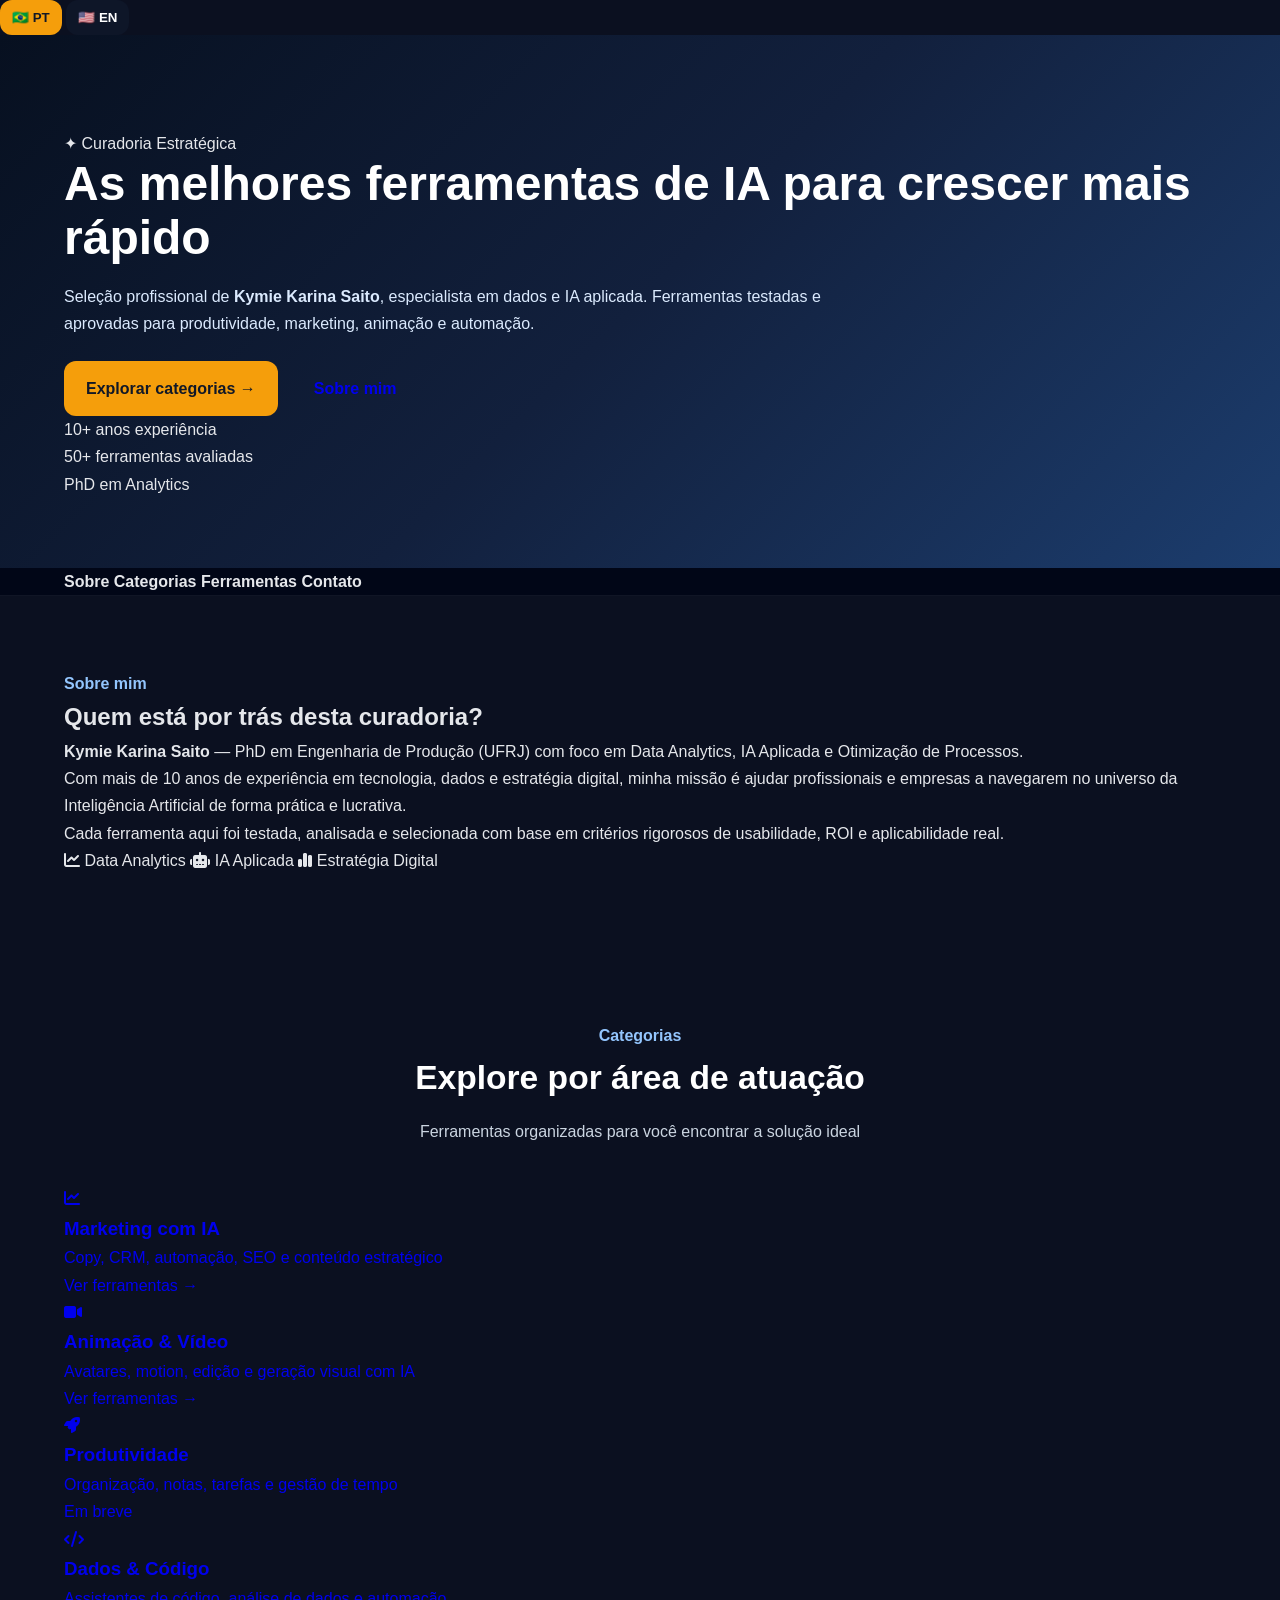
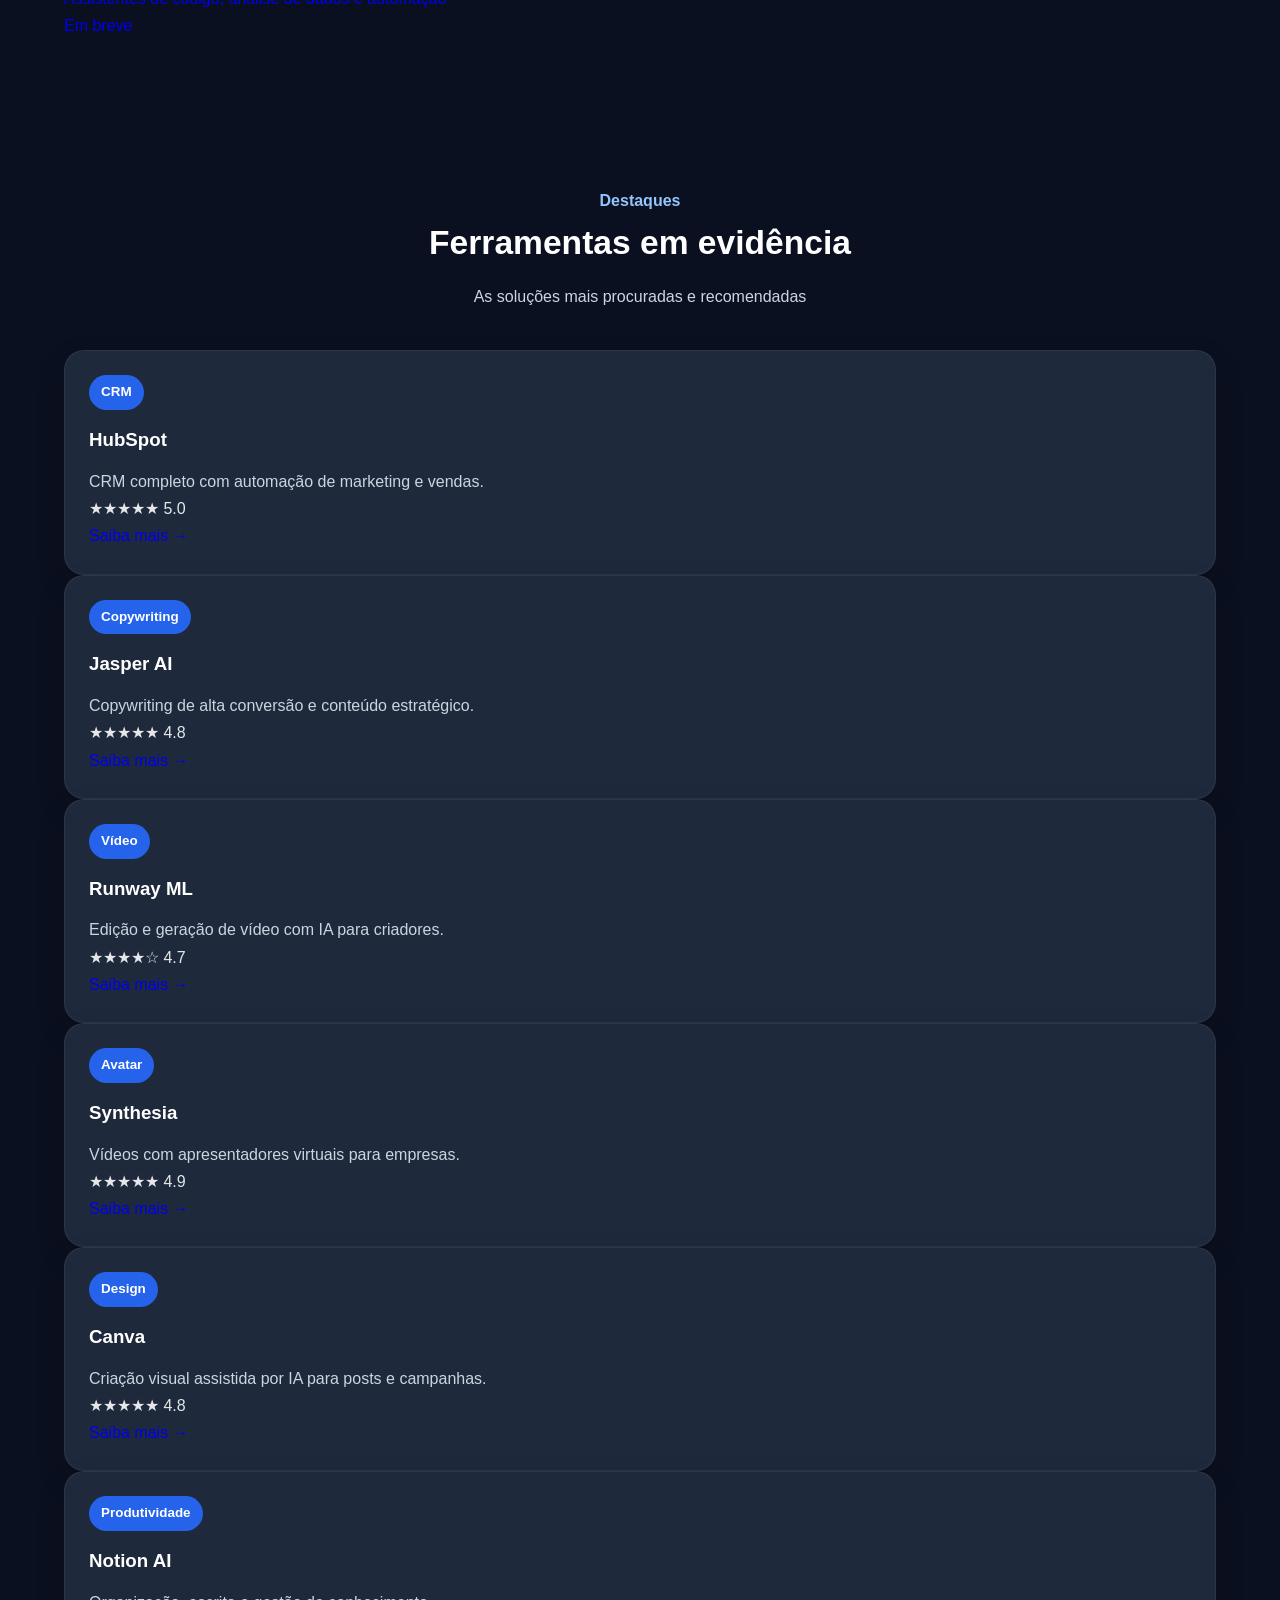
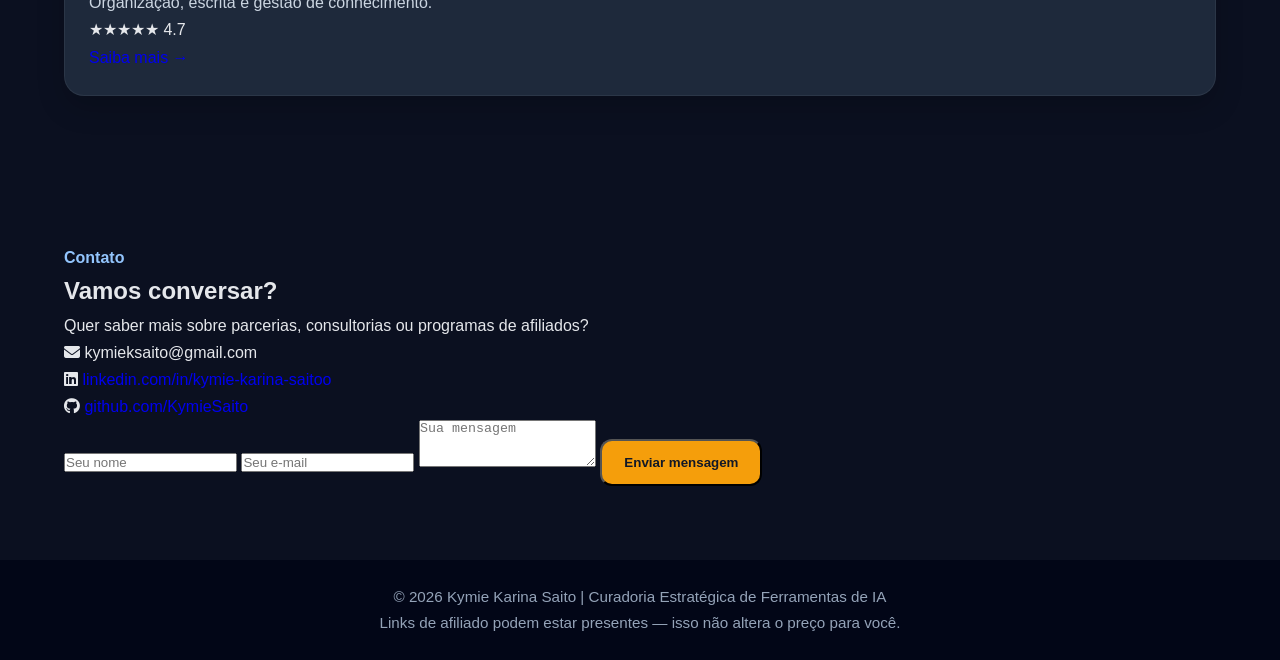
==== commit 74146a94: "mensagem da alteração" ====
--- a/index.html
+++ b/index.html
@@ -3,468 +3,397 @@
 <head>
   <meta charset="UTF-8" />
   <meta name="viewport" content="width=device-width, initial-scale=1.0" />
-  <title>Kymie Karina Saito | AI Tools Hub</title>
+  <title>Kymie Karina Saito | Curadoria de Ferramentas de IA</title>
+  <meta name="description" content="Curadoria profissional das melhores ferramentas de IA para marketing, animação, produtividade e automação." />
+  <link rel="preconnect" href="https://fonts.googleapis.com" />
+  <link rel="preconnect" href="https://fonts.gstatic.com" crossorigin />
+  <link href="https://fonts.googleapis.com/css2?family=Inter:opsz,wght@14..32,300;14..32,400;14..32,500;14..32,600;14..32,700&display=swap" rel="stylesheet" />
+  <link rel="stylesheet" href="https://cdnjs.cloudflare.com/ajax/libs/font-awesome/6.5.1/css/all.min.css" />
   <link rel="stylesheet" href="style.css" />
 </head>
 <body>
-
-  <div class="lang-switch">
-    <button class="lang-btn active" onclick="setLang('pt')">🇧🇷 PT</button>
-    <button class="lang-btn" onclick="setLang('en')">🇺🇸 EN</button>
+  <!-- Language Switcher -->
+  <div class="lang-switcher">
+    <button class="lang-btn active" data-lang="pt">🇧🇷 PT</button>
+    <button class="lang-btn" data-lang="en">🇺🇸 EN</button>
   </div>
 
-  <header class="hero">
-    <div class="container hero-grid">
-      <div>
-        <p class="eyebrow"
-           data-pt="IA • Marketing • Animação • Produtividade • Automação"
-           data-en="AI • Marketing • Animation • Productivity • Automation">
-          IA • Marketing • Animação • Produtividade • Automação
-        </p>
-
-        <h1
-          data-pt="As melhores ferramentas de IA para criar, vender, automatizar e crescer"
-          data-en="The best AI tools to create, sell, automate and grow">
-          As melhores ferramentas de IA para criar, vender, automatizar e crescer
-        </h1>
-
-        <p class="hero-text"
-           data-pt="Curadoria estratégica de Kymie Karina Saito para profissionais, empresas, criadores e potenciais parceiros de ecossistemas de IA."
-           data-en="Strategic curation by Kymie Karina Saito for professionals, companies, creators and potential AI ecosystem partners.">
-          Curadoria estratégica de Kymie Karina Saito para profissionais, empresas, criadores e potenciais parceiros de ecossistemas de IA.
-        </p>
-
-        <div class="hero-buttons">
-          <a href="#ferramentas" class="btn btn-primary"
-             data-pt="Explorar ferramentas"
-             data-en="Explore tools">
-            Explorar ferramentas
-          </a>
-
-          <a href="#contato" class="btn btn-secondary"
-             data-pt="Falar comigo"
-             data-en="Contact me">
-            Falar comigo
-          </a>
-        </div>
-      </div>
-
-      <div class="hero-panel">
-        <p class="panel-tag"
-           data-pt="Proposta"
-           data-en="Proposal">
-          Proposta
-        </p>
-
-        <h3
-          data-pt="Uma homepage premium para curadoria de ferramentas de IA"
-          data-en="A premium homepage for AI tools curation">
-          Uma homepage premium para curadoria de ferramentas de IA
-        </h3>
-
-        <p
-          data-pt="A ideia desta página é apresentar ferramentas de forma organizada, elegante e comercialmente atrativa."
-          data-en="The idea of this page is to present tools in an organized, elegant and commercially attractive way.">
-          A ideia desta página é apresentar ferramentas de forma organizada, elegante e comercialmente atrativa.
-        </p>
-
-        <ul>
-          <li data-pt="Cards clicáveis com detalhes" data-en="Clickable cards with details">Cards clicáveis com detalhes</li>
-          <li data-pt="Estrutura bilíngue" data-en="Bilingual structure">Estrutura bilíngue</li>
-          <li data-pt="Mais profundidade nas ferramentas" data-en="More depth for each tool">Mais profundidade nas ferramentas</li>
-          <li data-pt="Espaço para links de afiliada" data-en="Space for affiliate links">Espaço para links de afiliada</li>
-        </ul>
-      </div>
-    </div>
-  </header>
-
-  <nav class="navbar">
-    <div class="container nav-content">
-      <a href="#sobre" data-pt="Sobre" data-en="About">Sobre</a>
-      <a href="#ferramentas" data-pt="Ferramentas" data-en="Tools">Ferramentas</a>
-      <a href="#categorias" data-pt="Categorias" data-en="Categories">Categorias</a>
-      <a href="#contato" data-pt="Contato" data-en="Contact">Contato</a>
-    </div>
-  </nav>
-
-  <main>
-    <section id="sobre" class="section">
-      <div class="container section-header">
-        <p class="section-tag" data-pt="Apresentação" data-en="Presentation">Apresentação</p>
-        <h2 data-pt="Sobre esta curadoria" data-en="About this curation">Sobre esta curadoria</h2>
-        <p
-          data-pt="Esta página reúne ferramentas de IA organizadas por objetivo. O visitante vê um resumo inicial e pode clicar para abrir mais detalhes."
-          data-en="This page brings together AI tools organized by purpose. Visitors see a short summary first and can click to open more details.">
-          Esta página reúne ferramentas de IA organizadas por objetivo. O visitante vê um resumo inicial e pode clicar para abrir mais detalhes.
-        </p>
-      </div>
-    </section>
-
-    <section id="categorias" class="section dark-section">
-      <div class="container">
-        <div class="section-header">
-          <p class="section-tag" data-pt="Áreas" data-en="Areas">Áreas</p>
-          <h2 data-pt="Principais categorias" data-en="Main categories">Principais categorias</h2>
-        </div>
-
-        <div class="mini-category-grid">
-          <div class="mini-category-card">
-            <h3 data-pt="Marketing com IA" data-en="AI Marketing">Marketing com IA</h3>
-            <p data-pt="Copy, CRM, SEO, automação e crescimento digital." data-en="Copy, CRM, SEO, automation and digital growth.">
-              Copy, CRM, SEO, automação e crescimento digital.
-            </p>
-          </div>
-
-          <div class="mini-category-card">
-            <h3 data-pt="Animação e Vídeo" data-en="Animation and Video">Animação e Vídeo</h3>
-            <p data-pt="Vídeo, avatar, motion e criação audiovisual." data-en="Video, avatar, motion and audiovisual creation.">
-              Vídeo, avatar, motion e criação audiovisual.
-            </p>
-          </div>
-
-          <div class="mini-category-card">
-            <h3 data-pt="Produtividade" data-en="Productivity">Produtividade</h3>
-            <p data-pt="Organização, escrita, pesquisa e gestão do trabalho." data-en="Organization, writing, research and work management.">
-              Organização, escrita, pesquisa e gestão do trabalho.
-            </p>
-          </div>
-
-          <div class="mini-category-card">
-            <h3 data-pt="Automação" data-en="Automation">Automação</h3>
-            <p data-pt="Integrações, fluxos e escalabilidade operacional." data-en="Integrations, workflows and operational scalability.">
-              Integrações, fluxos e escalabilidade operacional.
-            </p>
-          </div>
-        </div>
-      </div>
-    </section>
-
-    <section id="ferramentas" class="section">
-      <div class="container">
-        <div class="section-header">
-          <p class="section-tag" data-pt="Ferramentas" data-en="Tools">Ferramentas</p>
-          <h2 data-pt="Clique em um card para ver mais detalhes" data-en="Click a card to see more details">
-            Clique em um card para ver mais detalhes
-          </h2>
-          <p
-            data-pt="Cada card abre informações extras sobre público, uso, diferencial e potencial comercial."
-            data-en="Each card opens extra information about audience, use case, differentiation and commercial potential.">
-            Cada card abre informações extras sobre público, uso, diferencial e potencial comercial.
+  <!-- ========== CONTEÚDO PORTUGUÊS ========== -->
+  <div class="lang-content" data-lang="pt">
+    <header class="hero">
+      <div class="container">
+        <div class="hero-content">
+          <span class="hero-badge">✦ Curadoria Estratégica</span>
+          <h1>As melhores ferramentas de <span class="gradient">IA</span> para crescer mais rápido</h1>
+          <p class="hero-text">
+            Seleção profissional de <strong>Kymie Karina Saito</strong>, especialista em dados e IA aplicada. 
+            Ferramentas testadas e aprovadas para produtividade, marketing, animação e automação.
           </p>
-        </div>
-
-        <div class="tool-grid">
-
-          <div class="tool-card" onclick="toggleDetails(this)">
-            <span class="tool-badge">Marketing</span>
-            <h3>HubSpot</h3>
-            <p class="tool-summary"
-               data-pt="CRM, automação e relacionamento com clientes."
-               data-en="CRM, automation and customer relationship.">
-              CRM, automação e relacionamento com clientes.
-            </p>
-
-            <div class="tool-details">
-              <p data-pt="<strong>Para quem é:</strong> empresas, times de marketing e vendas."
-                 data-en="<strong>Who it's for:</strong> companies, marketing and sales teams.">
-                <strong>Para quem é:</strong> empresas, times de marketing e vendas.
-              </p>
-              <p data-pt="<strong>O que resolve:</strong> gestão de leads, automação de processos e acompanhamento comercial."
-                 data-en="<strong>What it solves:</strong> lead management, process automation and commercial follow-up.">
-                <strong>O que resolve:</strong> gestão de leads, automação de processos e acompanhamento comercial.
-              </p>
-              <p data-pt="<strong>Diferencial:</strong> une marketing, CRM e vendas em um só ecossistema."
-                 data-en="<strong>Differential:</strong> combines marketing, CRM and sales in one ecosystem.">
-                <strong>Diferencial:</strong> une marketing, CRM e vendas em um só ecossistema.
-              </p>
-              <a href="#" class="detail-link"
-                 data-pt="Adicionar link de afiliada"
-                 data-en="Add affiliate link">
-                Adicionar link de afiliada
-              </a>
-            </div>
-          </div>
-
-          <div class="tool-card" onclick="toggleDetails(this)">
-            <span class="tool-badge">Copy</span>
-            <h3>Jasper</h3>
-            <p class="tool-summary"
-               data-pt="Campanhas, copywriting e produção de conteúdo."
-               data-en="Campaigns, copywriting and content production.">
-              Campanhas, copywriting e produção de conteúdo.
-            </p>
-
-            <div class="tool-details">
-              <p data-pt="<strong>Para quem é:</strong> marketers, criadores e negócios digitais."
-                 data-en="<strong>Who it's for:</strong> marketers, creators and digital businesses.">
-                <strong>Para quem é:</strong> marketers, criadores e negócios digitais.
-              </p>
-              <p data-pt="<strong>O que resolve:</strong> dificuldade para produzir textos persuasivos em escala."
-                 data-en="<strong>What it solves:</strong> difficulty producing persuasive texts at scale.">
-                <strong>O que resolve:</strong> dificuldade para produzir textos persuasivos em escala.
-              </p>
-              <p data-pt="<strong>Diferencial:</strong> foco claro em marketing e comunicação de performance."
-                 data-en="<strong>Differential:</strong> strong focus on marketing and performance communication.">
-                <strong>Diferencial:</strong> foco claro em marketing e comunicação de performance.
-              </p>
-              <a href="#" class="detail-link"
-                 data-pt="Adicionar link de afiliada"
-                 data-en="Add affiliate link">
-                Adicionar link de afiliada
-              </a>
-            </div>
-          </div>
-
-          <div class="tool-card" onclick="toggleDetails(this)">
-            <span class="tool-badge">Vídeo</span>
-            <h3>Runway</h3>
-            <p class="tool-summary"
-               data-pt="Vídeo generativo e edição criativa com IA."
-               data-en="Generative video and creative AI editing.">
-              Vídeo generativo e edição criativa com IA.
-            </p>
-
-            <div class="tool-details">
-              <p data-pt="<strong>Para quem é:</strong> criadores, agências, produtoras e marcas."
-                 data-en="<strong>Who it's for:</strong> creators, agencies, studios and brands.">
-                <strong>Para quem é:</strong> criadores, agências, produtoras e marcas.
-              </p>
-              <p data-pt="<strong>O que resolve:</strong> acelera produção visual e experimentação criativa."
-                 data-en="<strong>What it solves:</strong> speeds up visual production and creative experimentation.">
-                <strong>O que resolve:</strong> acelera produção visual e experimentação criativa.
-              </p>
-              <p data-pt="<strong>Diferencial:</strong> forte apelo para vídeos modernos e workflows criativos."
-                 data-en="<strong>Differential:</strong> strong appeal for modern video and creative workflows.">
-                <strong>Diferencial:</strong> forte apelo para vídeos modernos e workflows criativos.
-              </p>
-              <a href="#" class="detail-link"
-                 data-pt="Adicionar link de afiliada"
-                 data-en="Add affiliate link">
-                Adicionar link de afiliada
-              </a>
-            </div>
-          </div>
-
-          <div class="tool-card" onclick="toggleDetails(this)">
-            <span class="tool-badge">Avatar</span>
-            <h3>Synthesia</h3>
-            <p class="tool-summary"
-               data-pt="Vídeos com apresentadores virtuais."
-               data-en="Videos with virtual presenters.">
-              Vídeos com apresentadores virtuais.
-            </p>
-
-            <div class="tool-details">
-              <p data-pt="<strong>Para quem é:</strong> empresas, treinamentos, educação e comunicação corporativa."
-                 data-en="<strong>Who it's for:</strong> companies, training, education and corporate communication.">
-                <strong>Para quem é:</strong> empresas, treinamentos, educação e comunicação corporativa.
-              </p>
-              <p data-pt="<strong>O que resolve:</strong> necessidade de produzir vídeos sem gravação tradicional."
-                 data-en="<strong>What it solves:</strong> the need to produce videos without traditional recording.">
-                <strong>O que resolve:</strong> necessidade de produzir vídeos sem gravação tradicional.
-              </p>
-              <p data-pt="<strong>Diferencial:</strong> ótimo para escala, padronização e comunicação profissional."
-                 data-en="<strong>Differential:</strong> great for scale, standardization and professional communication.">
-                <strong>Diferencial:</strong> ótimo para escala, padronização e comunicação profissional.
-              </p>
-              <a href="#" class="detail-link"
-                 data-pt="Adicionar link de afiliada"
-                 data-en="Add affiliate link">
-                Adicionar link de afiliada
-              </a>
-            </div>
-          </div>
-
-          <div class="tool-card" onclick="toggleDetails(this)">
-            <span class="tool-badge">Produtividade</span>
-            <h3>Notion AI</h3>
-            <p class="tool-summary"
-               data-pt="Organização, escrita e gestão de conhecimento."
-               data-en="Organization, writing and knowledge management.">
-              Organização, escrita e gestão de conhecimento.
-            </p>
-
-            <div class="tool-details">
-              <p data-pt="<strong>Para quem é:</strong> profissionais, pesquisadores e times."
-                 data-en="<strong>Who it's for:</strong> professionals, researchers and teams.">
-                <strong>Para quem é:</strong> profissionais, pesquisadores e times.
-              </p>
-              <p data-pt="<strong>O que resolve:</strong> desorganização de informações, retrabalho e pouca centralização."
-                 data-en="<strong>What it solves:</strong> information disorder, rework and poor centralization.">
-                <strong>O que resolve:</strong> desorganização de informações, retrabalho e pouca centralização.
-              </p>
-              <p data-pt="<strong>Diferencial:</strong> une docs, notas, bases e IA em um só ambiente."
-                 data-en="<strong>Differential:</strong> combines docs, notes, databases and AI in one place.">
-                <strong>Diferencial:</strong> une docs, notas, bases e IA em um só ambiente.
-              </p>
-              <a href="#" class="detail-link"
-                 data-pt="Adicionar link de afiliada"
-                 data-en="Add affiliate link">
-                Adicionar link de afiliada
-              </a>
-            </div>
-          </div>
-
-          <div class="tool-card" onclick="toggleDetails(this)">
-            <span class="tool-badge">Automação</span>
-            <h3>Zapier</h3>
-            <p class="tool-summary"
-               data-pt="Integrações e automação entre aplicativos."
-               data-en="Integrations and automation between applications.">
-              Integrações e automação entre aplicativos.
-            </p>
-
-            <div class="tool-details">
-              <p data-pt="<strong>Para quem é:</strong> negócios, equipes operacionais e profissionais sem time técnico grande."
-                 data-en="<strong>Who it's for:</strong> businesses, operational teams and professionals without a large technical team.">
-                <strong>Para quem é:</strong> negócios, equipes operacionais e profissionais sem time técnico grande.
-              </p>
-              <p data-pt="<strong>O que resolve:</strong> tarefas repetitivas entre formulários, CRM, e-mail e planilhas."
-                 data-en="<strong>What it solves:</strong> repetitive tasks across forms, CRM, email and spreadsheets.">
-                <strong>O que resolve:</strong> tarefas repetitivas entre formulários, CRM, e-mail e planilhas.
-              </p>
-              <p data-pt="<strong>Diferencial:</strong> facilita escala operacional sem necessidade de programar muito."
-                 data-en="<strong>Differential:</strong> enables operational scale without much coding.">
-                <strong>Diferencial:</strong> facilita escala operacional sem necessidade de programar muito.
-              </p>
-              <a href="#" class="detail-link"
-                 data-pt="Adicionar link de afiliada"
-                 data-en="Add affiliate link">
-                Adicionar link de afiliada
-              </a>
-            </div>
-          </div>
-
-          <div class="tool-card" onclick="toggleDetails(this)">
-            <span class="tool-badge">Assistente IA</span>
-            <h3>ChatGPT</h3>
-            <p class="tool-summary"
-               data-pt="Escrita, brainstorming, apoio a estudo e produtividade."
-               data-en="Writing, brainstorming, study support and productivity.">
-              Escrita, brainstorming, apoio a estudo e produtividade.
-            </p>
-
-            <div class="tool-details">
-              <p data-pt="<strong>Para quem é:</strong> praticamente qualquer profissional ou empresa."
-                 data-en="<strong>Who it's for:</strong> virtually any professional or company.">
-                <strong>Para quem é:</strong> praticamente qualquer profissional ou empresa.
-              </p>
-              <p data-pt="<strong>O que resolve:</strong> acelera ideação, redação, síntese, explicação e análise."
-                 data-en="<strong>What it solves:</strong> speeds up ideation, writing, synthesis, explanation and analysis.">
-                <strong>O que resolve:</strong> acelera ideação, redação, síntese, explicação e análise.
-              </p>
-              <p data-pt="<strong>Diferencial:</strong> versatilidade enorme para múltiplos casos de uso."
-                 data-en="<strong>Differential:</strong> huge versatility for multiple use cases.">
-                <strong>Diferencial:</strong> versatilidade enorme para múltiplos casos de uso.
-              </p>
-              <a href="#" class="detail-link"
-                 data-pt="Adicionar link de afiliada"
-                 data-en="Add affiliate link">
-                Adicionar link de afiliada
-              </a>
-            </div>
-          </div>
-
-          <div class="tool-card" onclick="toggleDetails(this)">
-            <span class="tool-badge">Design</span>
-            <h3>Canva</h3>
-            <p class="tool-summary"
-               data-pt="Criação visual rápida para posts, apresentações e campanhas."
-               data-en="Fast visual creation for posts, presentations and campaigns.">
-              Criação visual rápida para posts, apresentações e campanhas.
-            </p>
-
-            <div class="tool-details">
-              <p data-pt="<strong>Para quem é:</strong> social media, pequenas empresas, creators e marketing."
-                 data-en="<strong>Who it's for:</strong> social media managers, small businesses, creators and marketing teams.">
-                <strong>Para quem é:</strong> social media, pequenas empresas, creators e marketing.
-              </p>
-              <p data-pt="<strong>O que resolve:</strong> necessidade de criar peças rápidas com qualidade visual."
-                 data-en="<strong>What it solves:</strong> the need to create fast assets with good visual quality.">
-                <strong>O que resolve:</strong> necessidade de criar peças rápidas com qualidade visual.
-              </p>
-              <p data-pt="<strong>Diferencial:</strong> facilidade de uso com recursos visuais e IA embutida."
-                 data-en="<strong>Differential:</strong> ease of use with visual tools and built-in AI.">
-                <strong>Diferencial:</strong> facilidade de uso com recursos visuais e IA embutida.
-              </p>
-              <a href="#" class="detail-link"
-                 data-pt="Adicionar link de afiliada"
-                 data-en="Add affiliate link">
-                Adicionar link de afiliada
-              </a>
-            </div>
-          </div>
-
-        </div>
-      </div>
-    </section>
-
-    <section id="contato" class="section dark-section">
-      <div class="container contact-box">
-        <h2 data-pt="Contato" data-en="Contact">Contato</h2>
-        <p
-          data-pt="Quer conversar sobre curadoria, parcerias ou presença digital em IA?"
-          data-en="Want to talk about curation, partnerships or digital presence in AI?">
-          Quer conversar sobre curadoria, parcerias ou presença digital em IA?
-        </p>
-
-        <div class="contact-links">
-          <p><strong>Nome:</strong> Kymie Karina Saito</p>
-          <p><strong>Email:</strong> kymieksaito@gmail.com</p>
-          <p>
-            <strong>LinkedIn:</strong>
-            <a href="https://www.linkedin.com/in/kymie-karina-saitoo-ph-d-ufrj-28703316a" target="_blank">
-              linkedin.com/in/kymie-karina-saitoo-ph-d-ufrj-28703316a
-            </a>
+          <div class="hero-buttons">
+            <a href="#categorias" class="btn btn-primary">Explorar categorias →</a>
+            <a href="#sobre" class="btn btn-outline">Sobre mim</a>
+          </div>
+          <div class="hero-stats">
+            <div class="stat"><span>10+</span> anos experiência</div>
+            <div class="stat"><span>50+</span> ferramentas avaliadas</div>
+            <div class="stat"><span>PhD</span> em Analytics</div>
+          </div>
+        </div>
+      </div>
+    </header>
+
+    <nav class="navbar">
+      <div class="container">
+        <div class="nav-links">
+          <a href="#sobre">Sobre</a>
+          <a href="#categorias">Categorias</a>
+          <a href="#ferramentas">Ferramentas</a>
+          <a href="#contato">Contato</a>
+        </div>
+      </div>
+    </nav>
+
+    <main>
+      <section id="sobre" class="section">
+        <div class="container">
+          <div class="about-card">
+            <div class="about-text">
+              <span class="section-tag">Sobre mim</span>
+              <h2>Quem está por trás desta curadoria?</h2>
+              <p><strong>Kymie Karina Saito</strong> — PhD em Engenharia de Produção (UFRJ) com foco em Data Analytics, IA Aplicada e Otimização de Processos.</p>
+              <p>Com mais de 10 anos de experiência em tecnologia, dados e estratégia digital, minha missão é ajudar profissionais e empresas a navegarem no universo da Inteligência Artificial de forma prática e lucrativa.</p>
+              <p>Cada ferramenta aqui foi testada, analisada e selecionada com base em critérios rigorosos de usabilidade, ROI e aplicabilidade real.</p>
+              <div class="credentials">
+                <span><i class="fas fa-chart-line"></i> Data Analytics</span>
+                <span><i class="fas fa-robot"></i> IA Aplicada</span>
+                <span><i class="fas fa-chart-simple"></i> Estratégia Digital</span>
+              </div>
+            </div>
+          </div>
+        </div>
+      </section>
+
+      <section id="categorias" class="section section-dark">
+        <div class="container">
+          <div class="section-header">
+            <span class="section-tag">Categorias</span>
+            <h2>Explore por área de atuação</h2>
+            <p>Ferramentas organizadas para você encontrar a solução ideal</p>
+          </div>
+          <div class="categories-grid">
+            <a href="marketing.html" class="category-card">
+              <div class="category-icon"><i class="fas fa-chart-line"></i></div>
+              <h3>Marketing com IA</h3>
+              <p>Copy, CRM, automação, SEO e conteúdo estratégico</p>
+              <span class="card-link">Ver ferramentas →</span>
+            </a>
+            <a href="animacao.html" class="category-card">
+              <div class="category-icon"><i class="fas fa-video"></i></div>
+              <h3>Animação & Vídeo</h3>
+              <p>Avatares, motion, edição e geração visual com IA</p>
+              <span class="card-link">Ver ferramentas →</span>
+            </a>
+            <a href="#" class="category-card soon">
+              <div class="category-icon"><i class="fas fa-rocket"></i></div>
+              <h3>Produtividade</h3>
+              <p>Organização, notas, tarefas e gestão de tempo</p>
+              <span class="card-link soon-badge">Em breve</span>
+            </a>
+            <a href="#" class="category-card soon">
+              <div class="category-icon"><i class="fas fa-code"></i></div>
+              <h3>Dados & Código</h3>
+              <p>Assistentes de código, análise de dados e automação</p>
+              <span class="card-link soon-badge">Em breve</span>
+            </a>
+          </div>
+        </div>
+      </section>
+
+      <section id="ferramentas" class="section">
+        <div class="container">
+          <div class="section-header">
+            <span class="section-tag">Destaques</span>
+            <h2>Ferramentas em evidência</h2>
+            <p>As soluções mais procuradas e recomendadas</p>
+          </div>
+          <div class="tools-grid">
+            <div class="tool-card">
+              <span class="tool-badge">CRM</span>
+              <h3>HubSpot</h3>
+              <p>CRM completo com automação de marketing e vendas.</p>
+              <div class="tool-rating">★★★★★ 5.0</div>
+              <a href="#" class="tool-link">Saiba mais →</a>
+            </div>
+            <div class="tool-card">
+              <span class="tool-badge">Copywriting</span>
+              <h3>Jasper AI</h3>
+              <p>Copywriting de alta conversão e conteúdo estratégico.</p>
+              <div class="tool-rating">★★★★★ 4.8</div>
+              <a href="#" class="tool-link">Saiba mais →</a>
+            </div>
+            <div class="tool-card">
+              <span class="tool-badge">Vídeo</span>
+              <h3>Runway ML</h3>
+              <p>Edição e geração de vídeo com IA para criadores.</p>
+              <div class="tool-rating">★★★★☆ 4.7</div>
+              <a href="#" class="tool-link">Saiba mais →</a>
+            </div>
+            <div class="tool-card">
+              <span class="tool-badge">Avatar</span>
+              <h3>Synthesia</h3>
+              <p>Vídeos com apresentadores virtuais para empresas.</p>
+              <div class="tool-rating">★★★★★ 4.9</div>
+              <a href="#" class="tool-link">Saiba mais →</a>
+            </div>
+            <div class="tool-card">
+              <span class="tool-badge">Design</span>
+              <h3>Canva</h3>
+              <p>Criação visual assistida por IA para posts e campanhas.</p>
+              <div class="tool-rating">★★★★★ 4.8</div>
+              <a href="#" class="tool-link">Saiba mais →</a>
+            </div>
+            <div class="tool-card">
+              <span class="tool-badge">Produtividade</span>
+              <h3>Notion AI</h3>
+              <p>Organização, escrita e gestão de conhecimento.</p>
+              <div class="tool-rating">★★★★★ 4.7</div>
+              <a href="#" class="tool-link">Saiba mais →</a>
+            </div>
+          </div>
+        </div>
+      </section>
+
+      <section id="contato" class="section section-dark">
+        <div class="container">
+          <div class="contact-card">
+            <div class="contact-info">
+              <span class="section-tag">Contato</span>
+              <h2>Vamos conversar?</h2>
+              <p>Quer saber mais sobre parcerias, consultorias ou programas de afiliados?</p>
+              <div class="contact-details">
+                <p><i class="fas fa-envelope"></i> kymieksaito@gmail.com</p>
+                <p><i class="fab fa-linkedin"></i> <a href="https://www.linkedin.com/in/kymie-karina-saitoo-ph-d-ufrj-28703316a" target="_blank">linkedin.com/in/kymie-karina-saitoo</a></p>
+                <p><i class="fab fa-github"></i> <a href="https://github.com/KymieSaito" target="_blank">github.com/KymieSaito</a></p>
+              </div>
+            </div>
+            <div class="contact-form">
+              <input type="text" placeholder="Seu nome" />
+              <input type="email" placeholder="Seu e-mail" />
+              <textarea rows="3" placeholder="Sua mensagem"></textarea>
+              <button class="btn btn-primary">Enviar mensagem</button>
+            </div>
+          </div>
+        </div>
+      </section>
+    </main>
+
+    <footer class="footer">
+      <div class="container">
+        <p>© 2026 Kymie Karina Saito | Curadoria Estratégica de Ferramentas de IA</p>
+        <p class="footer-note">Links de afiliado podem estar presentes — isso não altera o preço para você.</p>
+      </div>
+    </footer>
+  </div>
+
+  <!-- ========== ENGLISH CONTENT ========== -->
+  <div class="lang-content" data-lang="en" style="display: none;">
+    <header class="hero">
+      <div class="container">
+        <div class="hero-content">
+          <span class="hero-badge">✦ Strategic Curation</span>
+          <h1>Best <span class="gradient">AI Tools</span> to Scale Your Business Faster</h1>
+          <p class="hero-text">
+            Professional selection by <strong>Kymie Karina Saito</strong>, Data & AI Specialist.
+            Tested and approved tools for productivity, marketing, animation, and automation.
           </p>
-          <p>
-            <strong>GitHub:</strong>
-            <a href="https://github.com/KymieSaito" target="_blank">
-              github.com/KymieSaito
-            </a>
-          </p>
-        </div>
-      </div>
-    </section>
-  </main>
-
-  <footer class="footer">
-    <div class="container">
-      <p
-        data-pt="© 2026 Kymie Karina Saito | Curadoria Premium de Ferramentas de IA"
-        data-en="© 2026 Kymie Karina Saito | Premium AI Tools Curation">
-        © 2026 Kymie Karina Saito | Curadoria Premium de Ferramentas de IA
-      </p>
-    </div>
-  </footer>
+          <div class="hero-buttons">
+            <a href="#categorias" class="btn btn-primary">Explore categories →</a>
+            <a href="#sobre" class="btn btn-outline">About me</a>
+          </div>
+          <div class="hero-stats">
+            <div class="stat"><span>10+</span> years experience</div>
+            <div class="stat"><span>50+</span> tools evaluated</div>
+            <div class="stat"><span>PhD</span> in Analytics</div>
+          </div>
+        </div>
+      </div>
+    </header>
+
+    <nav class="navbar">
+      <div class="container">
+        <div class="nav-links">
+          <a href="#sobre">About</a>
+          <a href="#categorias">Categories</a>
+          <a href="#ferramentas">Tools</a>
+          <a href="#contato">Contact</a>
+        </div>
+      </div>
+    </nav>
+
+    <main>
+      <section id="sobre" class="section">
+        <div class="container">
+          <div class="about-card">
+            <div class="about-text">
+              <span class="section-tag">About me</span>
+              <h2>Who is behind this curation?</h2>
+              <p><strong>Kymie Karina Saito</strong> — PhD in Production Engineering (UFRJ) with focus on Data Analytics, Applied AI, and Process Optimization.</p>
+              <p>With over 10 years of experience in technology, data, and digital strategy, my mission is to help professionals and companies navigate the AI universe in a practical and profitable way.</p>
+              <p>Every tool here has been tested, analyzed, and selected based on rigorous criteria of usability, ROI, and real-world applicability.</p>
+              <div class="credentials">
+                <span><i class="fas fa-chart-line"></i> Data Analytics</span>
+                <span><i class="fas fa-robot"></i> Applied AI</span>
+                <span><i class="fas fa-chart-simple"></i> Digital Strategy</span>
+              </div>
+            </div>
+          </div>
+        </div>
+      </section>
+
+      <section id="categorias" class="section section-dark">
+        <div class="container">
+          <div class="section-header">
+            <span class="section-tag">Categories</span>
+            <h2>Explore by area</h2>
+            <p>Organized tools to help you find the perfect solution</p>
+          </div>
+          <div class="categories-grid">
+            <a href="marketing.html" class="category-card">
+              <div class="category-icon"><i class="fas fa-chart-line"></i></div>
+              <h3>AI for Marketing</h3>
+              <p>Copy, CRM, automation, SEO, and strategic content</p>
+              <span class="card-link">View tools →</span>
+            </a>
+            <a href="animacao.html" class="category-card">
+              <div class="category-icon"><i class="fas fa-video"></i></div>
+              <h3>Animation & Video</h3>
+              <p>Avatars, motion, editing, and visual generation with AI</p>
+              <span class="card-link">View tools →</span>
+            </a>
+            <a href="#" class="category-card soon">
+              <div class="category-icon"><i class="fas fa-rocket"></i></div>
+              <h3>Productivity</h3>
+              <p>Organization, notes, tasks, and time management</p>
+              <span class="card-link soon-badge">Soon</span>
+            </a>
+            <a href="#" class="category-card soon">
+              <div class="category-icon"><i class="fas fa-code"></i></div>
+              <h3>Data & Code</h3>
+              <p>Code assistants, data analysis, and automation</p>
+              <span class="card-link soon-badge">Soon</span>
+            </a>
+          </div>
+        </div>
+      </section>
+
+      <section id="ferramentas" class="section">
+        <div class="container">
+          <div class="section-header">
+            <span class="section-tag">Highlights</span>
+            <h2>Featured AI Tools</h2>
+            <p>Most popular and recommended solutions</p>
+          </div>
+          <div class="tools-grid">
+            <div class="tool-card">
+              <span class="tool-badge">CRM</span>
+              <h3>HubSpot</h3>
+              <p>Complete CRM with marketing and sales automation.</p>
+              <div class="tool-rating">★★★★★ 5.0</div>
+              <a href="#" class="tool-link">Learn more →</a>
+            </div>
+            <div class="tool-card">
+              <span class="tool-badge">Copywriting</span>
+              <h3>Jasper AI</h3>
+              <p>High-conversion copywriting and strategic content.</p>
+              <div class="tool-rating">★★★★★ 4.8</div>
+              <a href="#" class="tool-link">Learn more →</a>
+            </div>
+            <div class="tool-card">
+              <span class="tool-badge">Video</span>
+              <h3>Runway ML</h3>
+              <p>AI-powered video editing and generation for creators.</p>
+              <div class="tool-rating">★★★★☆ 4.7</div>
+              <a href="#" class="tool-link">Learn more →</a>
+            </div>
+            <div class="tool-card">
+              <span class="tool-badge">Avatar</span>
+              <h3>Synthesia</h3>
+              <p>Videos with virtual presenters for businesses.</p>
+              <div class="tool-rating">★★★★★ 4.9</div>
+              <a href="#" class="tool-link">Learn more →</a>
+            </div>
+            <div class="tool-card">
+              <span class="tool-badge">Design</span>
+              <h3>Canva</h3>
+              <p>AI-powered visual creation for posts and campaigns.</p>
+              <div class="tool-rating">★★★★★ 4.8</div>
+              <a href="#" class="tool-link">Learn more →</a>
+            </div>
+            <div class="tool-card">
+              <span class="tool-badge">Productivity</span>
+              <h3>Notion AI</h3>
+              <p>Organization, writing, and knowledge management.</p>
+              <div class="tool-rating">★★★★★ 4.7</div>
+              <a href="#" class="tool-link">Learn more →</a>
+            </div>
+          </div>
+        </div>
+      </section>
+
+      <section id="contato" class="section section-dark">
+        <div class="container">
+          <div class="contact-card">
+            <div class="contact-info">
+              <span class="section-tag">Contact</span>
+              <h2>Let's connect?</h2>
+              <p>Want to know more about partnerships, consulting, or affiliate programs?</p>
+              <div class="contact-details">
+                <p><i class="fas fa-envelope"></i> kymieksaito@gmail.com</p>
+                <p><i class="fab fa-linkedin"></i> <a href="https://www.linkedin.com/in/kymie-karina-saitoo-ph-d-ufrj-28703316a" target="_blank">linkedin.com/in/kymie-karina-saitoo</a></p>
+                <p><i class="fab fa-github"></i> <a href="https://github.com/KymieSaito" target="_blank">github.com/KymieSaito</a></p>
+              </div>
+            </div>
+            <div class="contact-form">
+              <input type="text" placeholder="Your name" />
+              <input type="email" placeholder="Your email" />
+              <textarea rows="3" placeholder="Your message"></textarea>
+              <button class="btn btn-primary">Send message</button>
+            </div>
+          </div>
+        </div>
+      </section>
+    </main>
+
+    <footer class="footer">
+      <div class="container">
+        <p>© 2026 Kymie Karina Saito | Strategic AI Tools Curation</p>
+        <p class="footer-note">Affiliate links may be present — this doesn't change the price for you.</p>
+      </div>
+    </footer>
+  </div>
 
   <script>
-    function setLang(lang) {
-      document.documentElement.lang = lang;
-
-      const elements = document.querySelectorAll("[data-pt][data-en]");
-      elements.forEach(el => {
-        el.innerHTML = el.getAttribute("data-" + lang);
+    // Language switcher
+    const langBtns = document.querySelectorAll('.lang-btn');
+    const langContents = document.querySelectorAll('.lang-content');
+
+    function switchLanguage(lang) {
+      langContents.forEach(content => {
+        content.style.display = content.dataset.lang === lang ? 'block' : 'none';
       });
-
-      const buttons = document.querySelectorAll(".lang-btn");
-      buttons.forEach(btn => btn.classList.remove("active"));
-
-      if (lang === "pt") {
-        buttons[0].classList.add("active");
-      } else {
-        buttons[1].classList.add("active");
-      }
+      langBtns.forEach(btn => {
+        btn.classList.toggle('active', btn.dataset.lang === lang);
+      });
+      localStorage.setItem('preferredLanguage', lang);
     }
 
-    function toggleDetails(card) {
-      const isOpen = card.classList.contains("open");
-
-      document.querySelectorAll(".tool-card").forEach(c => c.classList.remove("open"));
-
-      if (!isOpen) {
-        card.classList.add("open");
-      }
+    langBtns.forEach(btn => {
+      btn.addEventListener('click', () => switchLanguage(btn.dataset.lang));
+    });
+
+    const savedLang = localStorage.getItem('preferredLanguage');
+    if (savedLang && (savedLang === 'pt' || savedLang === 'en')) {
+      switchLanguage(savedLang);
     }
   </script>
 </body>
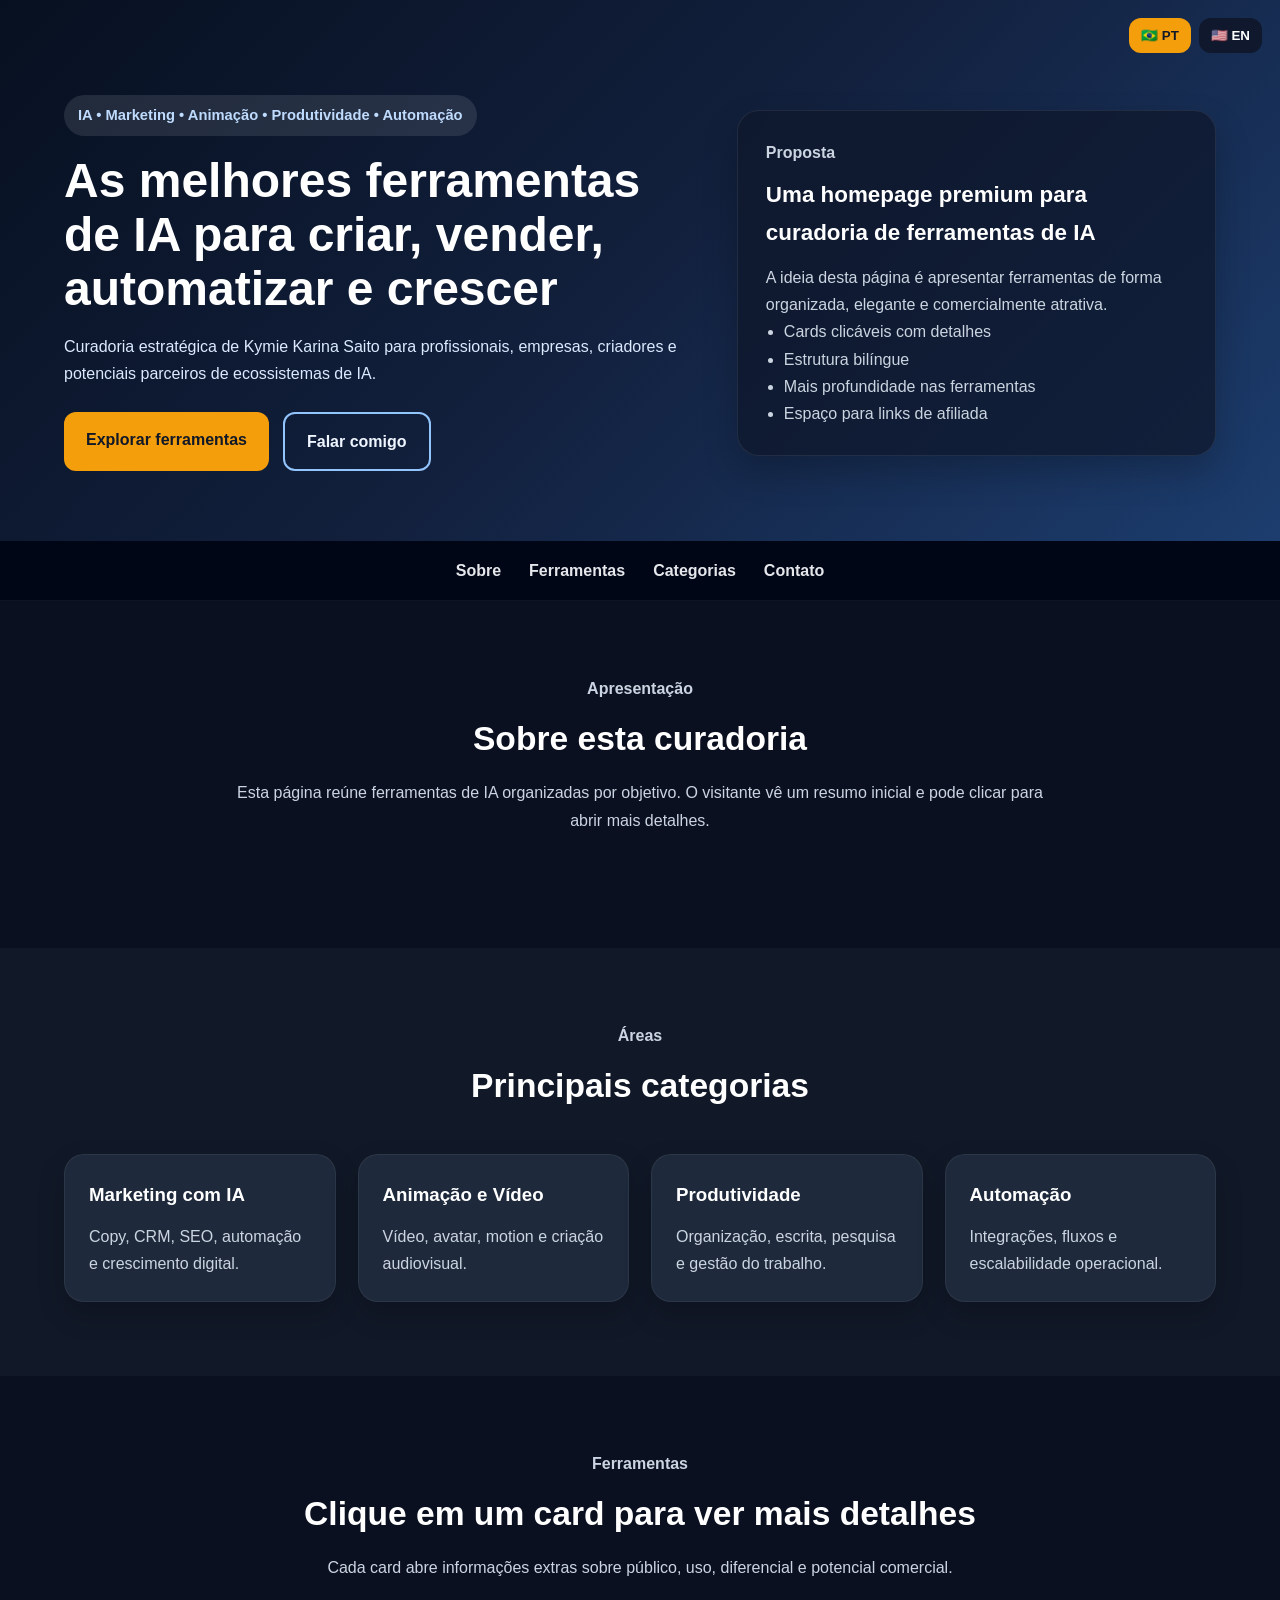
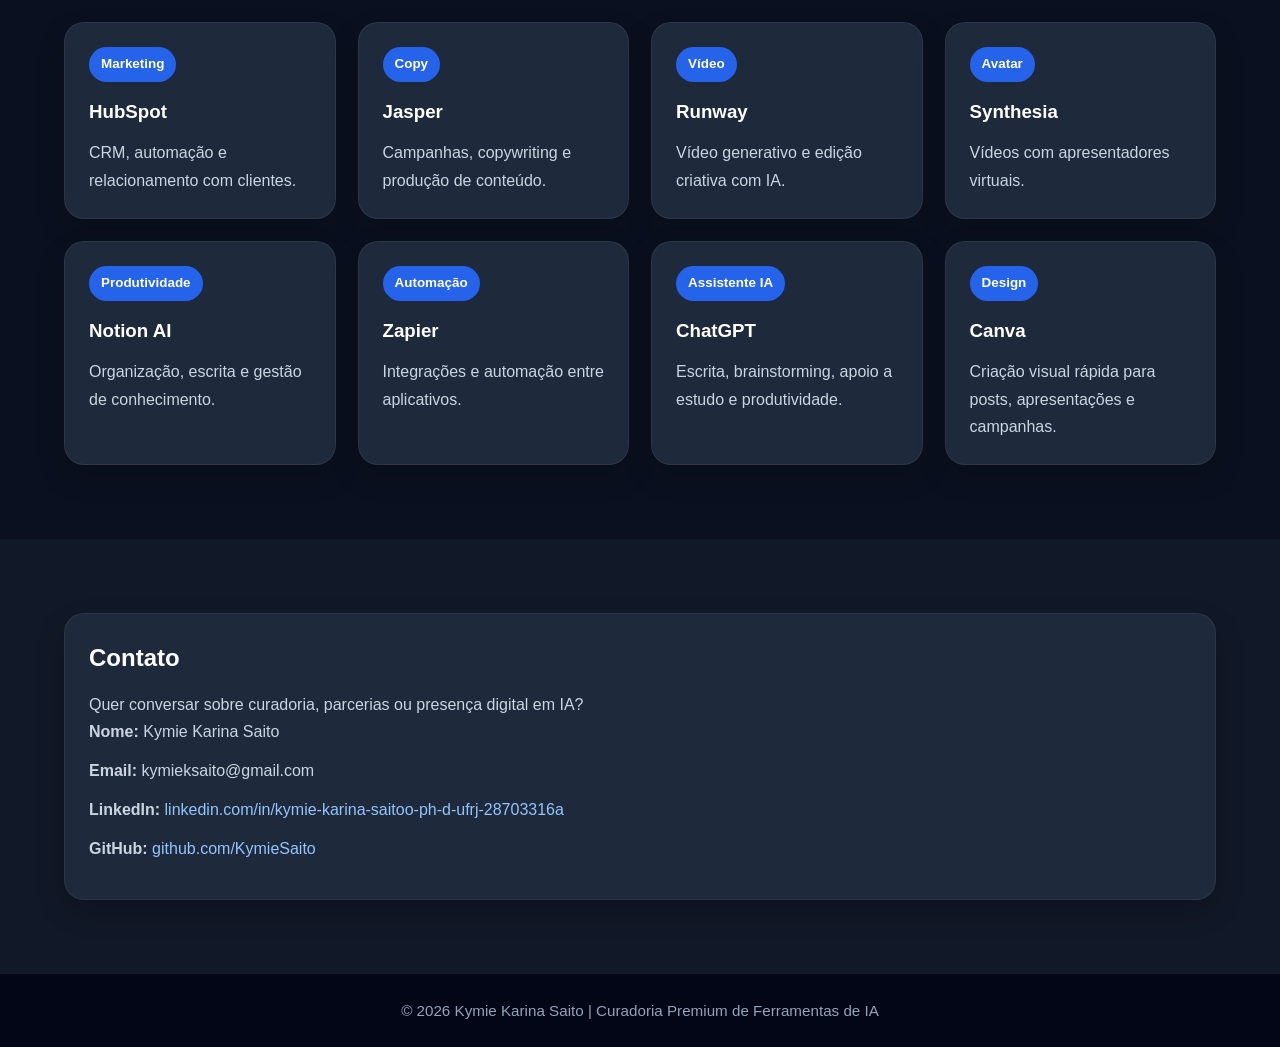
==== commit e99e51c4: "mensagem da alteração" ====
--- a/index.html
+++ b/index.html
@@ -3,397 +3,468 @@
 <head>
   <meta charset="UTF-8" />
   <meta name="viewport" content="width=device-width, initial-scale=1.0" />
-  <title>Kymie Karina Saito | Curadoria de Ferramentas de IA</title>
-  <meta name="description" content="Curadoria profissional das melhores ferramentas de IA para marketing, animação, produtividade e automação." />
-  <link rel="preconnect" href="https://fonts.googleapis.com" />
-  <link rel="preconnect" href="https://fonts.gstatic.com" crossorigin />
-  <link href="https://fonts.googleapis.com/css2?family=Inter:opsz,wght@14..32,300;14..32,400;14..32,500;14..32,600;14..32,700&display=swap" rel="stylesheet" />
-  <link rel="stylesheet" href="https://cdnjs.cloudflare.com/ajax/libs/font-awesome/6.5.1/css/all.min.css" />
+  <title>Kymie Karina Saito | AI Tools Hub</title>
   <link rel="stylesheet" href="style.css" />
 </head>
 <body>
-  <!-- Language Switcher -->
-  <div class="lang-switcher">
-    <button class="lang-btn active" data-lang="pt">🇧🇷 PT</button>
-    <button class="lang-btn" data-lang="en">🇺🇸 EN</button>
+
+  <div class="lang-switch">
+    <button class="lang-btn active" onclick="setLang('pt')">🇧🇷 PT</button>
+    <button class="lang-btn" onclick="setLang('en')">🇺🇸 EN</button>
   </div>
 
-  <!-- ========== CONTEÚDO PORTUGUÊS ========== -->
-  <div class="lang-content" data-lang="pt">
-    <header class="hero">
+  <header class="hero">
+    <div class="container hero-grid">
+      <div>
+        <p class="eyebrow"
+           data-pt="IA • Marketing • Animação • Produtividade • Automação"
+           data-en="AI • Marketing • Animation • Productivity • Automation">
+          IA • Marketing • Animação • Produtividade • Automação
+        </p>
+
+        <h1
+          data-pt="As melhores ferramentas de IA para criar, vender, automatizar e crescer"
+          data-en="The best AI tools to create, sell, automate and grow">
+          As melhores ferramentas de IA para criar, vender, automatizar e crescer
+        </h1>
+
+        <p class="hero-text"
+           data-pt="Curadoria estratégica de Kymie Karina Saito para profissionais, empresas, criadores e potenciais parceiros de ecossistemas de IA."
+           data-en="Strategic curation by Kymie Karina Saito for professionals, companies, creators and potential AI ecosystem partners.">
+          Curadoria estratégica de Kymie Karina Saito para profissionais, empresas, criadores e potenciais parceiros de ecossistemas de IA.
+        </p>
+
+        <div class="hero-buttons">
+          <a href="#ferramentas" class="btn btn-primary"
+             data-pt="Explorar ferramentas"
+             data-en="Explore tools">
+            Explorar ferramentas
+          </a>
+
+          <a href="#contato" class="btn btn-secondary"
+             data-pt="Falar comigo"
+             data-en="Contact me">
+            Falar comigo
+          </a>
+        </div>
+      </div>
+
+      <div class="hero-panel">
+        <p class="panel-tag"
+           data-pt="Proposta"
+           data-en="Proposal">
+          Proposta
+        </p>
+
+        <h3
+          data-pt="Uma homepage premium para curadoria de ferramentas de IA"
+          data-en="A premium homepage for AI tools curation">
+          Uma homepage premium para curadoria de ferramentas de IA
+        </h3>
+
+        <p
+          data-pt="A ideia desta página é apresentar ferramentas de forma organizada, elegante e comercialmente atrativa."
+          data-en="The idea of this page is to present tools in an organized, elegant and commercially attractive way.">
+          A ideia desta página é apresentar ferramentas de forma organizada, elegante e comercialmente atrativa.
+        </p>
+
+        <ul>
+          <li data-pt="Cards clicáveis com detalhes" data-en="Clickable cards with details">Cards clicáveis com detalhes</li>
+          <li data-pt="Estrutura bilíngue" data-en="Bilingual structure">Estrutura bilíngue</li>
+          <li data-pt="Mais profundidade nas ferramentas" data-en="More depth for each tool">Mais profundidade nas ferramentas</li>
+          <li data-pt="Espaço para links de afiliada" data-en="Space for affiliate links">Espaço para links de afiliada</li>
+        </ul>
+      </div>
+    </div>
+  </header>
+
+  <nav class="navbar">
+    <div class="container nav-content">
+      <a href="#sobre" data-pt="Sobre" data-en="About">Sobre</a>
+      <a href="#ferramentas" data-pt="Ferramentas" data-en="Tools">Ferramentas</a>
+      <a href="#categorias" data-pt="Categorias" data-en="Categories">Categorias</a>
+      <a href="#contato" data-pt="Contato" data-en="Contact">Contato</a>
+    </div>
+  </nav>
+
+  <main>
+    <section id="sobre" class="section">
+      <div class="container section-header">
+        <p class="section-tag" data-pt="Apresentação" data-en="Presentation">Apresentação</p>
+        <h2 data-pt="Sobre esta curadoria" data-en="About this curation">Sobre esta curadoria</h2>
+        <p
+          data-pt="Esta página reúne ferramentas de IA organizadas por objetivo. O visitante vê um resumo inicial e pode clicar para abrir mais detalhes."
+          data-en="This page brings together AI tools organized by purpose. Visitors see a short summary first and can click to open more details.">
+          Esta página reúne ferramentas de IA organizadas por objetivo. O visitante vê um resumo inicial e pode clicar para abrir mais detalhes.
+        </p>
+      </div>
+    </section>
+
+    <section id="categorias" class="section dark-section">
       <div class="container">
-        <div class="hero-content">
-          <span class="hero-badge">✦ Curadoria Estratégica</span>
-          <h1>As melhores ferramentas de <span class="gradient">IA</span> para crescer mais rápido</h1>
-          <p class="hero-text">
-            Seleção profissional de <strong>Kymie Karina Saito</strong>, especialista em dados e IA aplicada. 
-            Ferramentas testadas e aprovadas para produtividade, marketing, animação e automação.
+        <div class="section-header">
+          <p class="section-tag" data-pt="Áreas" data-en="Areas">Áreas</p>
+          <h2 data-pt="Principais categorias" data-en="Main categories">Principais categorias</h2>
+        </div>
+
+        <div class="mini-category-grid">
+          <div class="mini-category-card">
+            <h3 data-pt="Marketing com IA" data-en="AI Marketing">Marketing com IA</h3>
+            <p data-pt="Copy, CRM, SEO, automação e crescimento digital." data-en="Copy, CRM, SEO, automation and digital growth.">
+              Copy, CRM, SEO, automação e crescimento digital.
+            </p>
+          </div>
+
+          <div class="mini-category-card">
+            <h3 data-pt="Animação e Vídeo" data-en="Animation and Video">Animação e Vídeo</h3>
+            <p data-pt="Vídeo, avatar, motion e criação audiovisual." data-en="Video, avatar, motion and audiovisual creation.">
+              Vídeo, avatar, motion e criação audiovisual.
+            </p>
+          </div>
+
+          <div class="mini-category-card">
+            <h3 data-pt="Produtividade" data-en="Productivity">Produtividade</h3>
+            <p data-pt="Organização, escrita, pesquisa e gestão do trabalho." data-en="Organization, writing, research and work management.">
+              Organização, escrita, pesquisa e gestão do trabalho.
+            </p>
+          </div>
+
+          <div class="mini-category-card">
+            <h3 data-pt="Automação" data-en="Automation">Automação</h3>
+            <p data-pt="Integrações, fluxos e escalabilidade operacional." data-en="Integrations, workflows and operational scalability.">
+              Integrações, fluxos e escalabilidade operacional.
+            </p>
+          </div>
+        </div>
+      </div>
+    </section>
+
+    <section id="ferramentas" class="section">
+      <div class="container">
+        <div class="section-header">
+          <p class="section-tag" data-pt="Ferramentas" data-en="Tools">Ferramentas</p>
+          <h2 data-pt="Clique em um card para ver mais detalhes" data-en="Click a card to see more details">
+            Clique em um card para ver mais detalhes
+          </h2>
+          <p
+            data-pt="Cada card abre informações extras sobre público, uso, diferencial e potencial comercial."
+            data-en="Each card opens extra information about audience, use case, differentiation and commercial potential.">
+            Cada card abre informações extras sobre público, uso, diferencial e potencial comercial.
           </p>
-          <div class="hero-buttons">
-            <a href="#categorias" class="btn btn-primary">Explorar categorias →</a>
-            <a href="#sobre" class="btn btn-outline">Sobre mim</a>
-          </div>
-          <div class="hero-stats">
-            <div class="stat"><span>10+</span> anos experiência</div>
-            <div class="stat"><span>50+</span> ferramentas avaliadas</div>
-            <div class="stat"><span>PhD</span> em Analytics</div>
-          </div>
-        </div>
-      </div>
-    </header>
-
-    <nav class="navbar">
-      <div class="container">
-        <div class="nav-links">
-          <a href="#sobre">Sobre</a>
-          <a href="#categorias">Categorias</a>
-          <a href="#ferramentas">Ferramentas</a>
-          <a href="#contato">Contato</a>
-        </div>
-      </div>
-    </nav>
-
-    <main>
-      <section id="sobre" class="section">
-        <div class="container">
-          <div class="about-card">
-            <div class="about-text">
-              <span class="section-tag">Sobre mim</span>
-              <h2>Quem está por trás desta curadoria?</h2>
-              <p><strong>Kymie Karina Saito</strong> — PhD em Engenharia de Produção (UFRJ) com foco em Data Analytics, IA Aplicada e Otimização de Processos.</p>
-              <p>Com mais de 10 anos de experiência em tecnologia, dados e estratégia digital, minha missão é ajudar profissionais e empresas a navegarem no universo da Inteligência Artificial de forma prática e lucrativa.</p>
-              <p>Cada ferramenta aqui foi testada, analisada e selecionada com base em critérios rigorosos de usabilidade, ROI e aplicabilidade real.</p>
-              <div class="credentials">
-                <span><i class="fas fa-chart-line"></i> Data Analytics</span>
-                <span><i class="fas fa-robot"></i> IA Aplicada</span>
-                <span><i class="fas fa-chart-simple"></i> Estratégia Digital</span>
-              </div>
-            </div>
-          </div>
-        </div>
-      </section>
-
-      <section id="categorias" class="section section-dark">
-        <div class="container">
-          <div class="section-header">
-            <span class="section-tag">Categorias</span>
-            <h2>Explore por área de atuação</h2>
-            <p>Ferramentas organizadas para você encontrar a solução ideal</p>
-          </div>
-          <div class="categories-grid">
-            <a href="marketing.html" class="category-card">
-              <div class="category-icon"><i class="fas fa-chart-line"></i></div>
-              <h3>Marketing com IA</h3>
-              <p>Copy, CRM, automação, SEO e conteúdo estratégico</p>
-              <span class="card-link">Ver ferramentas →</span>
+        </div>
+
+        <div class="tool-grid">
+
+          <div class="tool-card" onclick="toggleDetails(this)">
+            <span class="tool-badge">Marketing</span>
+            <h3>HubSpot</h3>
+            <p class="tool-summary"
+               data-pt="CRM, automação e relacionamento com clientes."
+               data-en="CRM, automation and customer relationship.">
+              CRM, automação e relacionamento com clientes.
+            </p>
+
+            <div class="tool-details">
+              <p data-pt="<strong>Para quem é:</strong> empresas, times de marketing e vendas."
+                 data-en="<strong>Who it's for:</strong> companies, marketing and sales teams.">
+                <strong>Para quem é:</strong> empresas, times de marketing e vendas.
+              </p>
+              <p data-pt="<strong>O que resolve:</strong> gestão de leads, automação de processos e acompanhamento comercial."
+                 data-en="<strong>What it solves:</strong> lead management, process automation and commercial follow-up.">
+                <strong>O que resolve:</strong> gestão de leads, automação de processos e acompanhamento comercial.
+              </p>
+              <p data-pt="<strong>Diferencial:</strong> une marketing, CRM e vendas em um só ecossistema."
+                 data-en="<strong>Differential:</strong> combines marketing, CRM and sales in one ecosystem.">
+                <strong>Diferencial:</strong> une marketing, CRM e vendas em um só ecossistema.
+              </p>
+              <a href="#" class="detail-link"
+                 data-pt="Adicionar link de afiliada"
+                 data-en="Add affiliate link">
+                Adicionar link de afiliada
+              </a>
+            </div>
+          </div>
+
+          <div class="tool-card" onclick="toggleDetails(this)">
+            <span class="tool-badge">Copy</span>
+            <h3>Jasper</h3>
+            <p class="tool-summary"
+               data-pt="Campanhas, copywriting e produção de conteúdo."
+               data-en="Campaigns, copywriting and content production.">
+              Campanhas, copywriting e produção de conteúdo.
+            </p>
+
+            <div class="tool-details">
+              <p data-pt="<strong>Para quem é:</strong> marketers, criadores e negócios digitais."
+                 data-en="<strong>Who it's for:</strong> marketers, creators and digital businesses.">
+                <strong>Para quem é:</strong> marketers, criadores e negócios digitais.
+              </p>
+              <p data-pt="<strong>O que resolve:</strong> dificuldade para produzir textos persuasivos em escala."
+                 data-en="<strong>What it solves:</strong> difficulty producing persuasive texts at scale.">
+                <strong>O que resolve:</strong> dificuldade para produzir textos persuasivos em escala.
+              </p>
+              <p data-pt="<strong>Diferencial:</strong> foco claro em marketing e comunicação de performance."
+                 data-en="<strong>Differential:</strong> strong focus on marketing and performance communication.">
+                <strong>Diferencial:</strong> foco claro em marketing e comunicação de performance.
+              </p>
+              <a href="#" class="detail-link"
+                 data-pt="Adicionar link de afiliada"
+                 data-en="Add affiliate link">
+                Adicionar link de afiliada
+              </a>
+            </div>
+          </div>
+
+          <div class="tool-card" onclick="toggleDetails(this)">
+            <span class="tool-badge">Vídeo</span>
+            <h3>Runway</h3>
+            <p class="tool-summary"
+               data-pt="Vídeo generativo e edição criativa com IA."
+               data-en="Generative video and creative AI editing.">
+              Vídeo generativo e edição criativa com IA.
+            </p>
+
+            <div class="tool-details">
+              <p data-pt="<strong>Para quem é:</strong> criadores, agências, produtoras e marcas."
+                 data-en="<strong>Who it's for:</strong> creators, agencies, studios and brands.">
+                <strong>Para quem é:</strong> criadores, agências, produtoras e marcas.
+              </p>
+              <p data-pt="<strong>O que resolve:</strong> acelera produção visual e experimentação criativa."
+                 data-en="<strong>What it solves:</strong> speeds up visual production and creative experimentation.">
+                <strong>O que resolve:</strong> acelera produção visual e experimentação criativa.
+              </p>
+              <p data-pt="<strong>Diferencial:</strong> forte apelo para vídeos modernos e workflows criativos."
+                 data-en="<strong>Differential:</strong> strong appeal for modern video and creative workflows.">
+                <strong>Diferencial:</strong> forte apelo para vídeos modernos e workflows criativos.
+              </p>
+              <a href="#" class="detail-link"
+                 data-pt="Adicionar link de afiliada"
+                 data-en="Add affiliate link">
+                Adicionar link de afiliada
+              </a>
+            </div>
+          </div>
+
+          <div class="tool-card" onclick="toggleDetails(this)">
+            <span class="tool-badge">Avatar</span>
+            <h3>Synthesia</h3>
+            <p class="tool-summary"
+               data-pt="Vídeos com apresentadores virtuais."
+               data-en="Videos with virtual presenters.">
+              Vídeos com apresentadores virtuais.
+            </p>
+
+            <div class="tool-details">
+              <p data-pt="<strong>Para quem é:</strong> empresas, treinamentos, educação e comunicação corporativa."
+                 data-en="<strong>Who it's for:</strong> companies, training, education and corporate communication.">
+                <strong>Para quem é:</strong> empresas, treinamentos, educação e comunicação corporativa.
+              </p>
+              <p data-pt="<strong>O que resolve:</strong> necessidade de produzir vídeos sem gravação tradicional."
+                 data-en="<strong>What it solves:</strong> the need to produce videos without traditional recording.">
+                <strong>O que resolve:</strong> necessidade de produzir vídeos sem gravação tradicional.
+              </p>
+              <p data-pt="<strong>Diferencial:</strong> ótimo para escala, padronização e comunicação profissional."
+                 data-en="<strong>Differential:</strong> great for scale, standardization and professional communication.">
+                <strong>Diferencial:</strong> ótimo para escala, padronização e comunicação profissional.
+              </p>
+              <a href="#" class="detail-link"
+                 data-pt="Adicionar link de afiliada"
+                 data-en="Add affiliate link">
+                Adicionar link de afiliada
+              </a>
+            </div>
+          </div>
+
+          <div class="tool-card" onclick="toggleDetails(this)">
+            <span class="tool-badge">Produtividade</span>
+            <h3>Notion AI</h3>
+            <p class="tool-summary"
+               data-pt="Organização, escrita e gestão de conhecimento."
+               data-en="Organization, writing and knowledge management.">
+              Organização, escrita e gestão de conhecimento.
+            </p>
+
+            <div class="tool-details">
+              <p data-pt="<strong>Para quem é:</strong> profissionais, pesquisadores e times."
+                 data-en="<strong>Who it's for:</strong> professionals, researchers and teams.">
+                <strong>Para quem é:</strong> profissionais, pesquisadores e times.
+              </p>
+              <p data-pt="<strong>O que resolve:</strong> desorganização de informações, retrabalho e pouca centralização."
+                 data-en="<strong>What it solves:</strong> information disorder, rework and poor centralization.">
+                <strong>O que resolve:</strong> desorganização de informações, retrabalho e pouca centralização.
+              </p>
+              <p data-pt="<strong>Diferencial:</strong> une docs, notas, bases e IA em um só ambiente."
+                 data-en="<strong>Differential:</strong> combines docs, notes, databases and AI in one place.">
+                <strong>Diferencial:</strong> une docs, notas, bases e IA em um só ambiente.
+              </p>
+              <a href="#" class="detail-link"
+                 data-pt="Adicionar link de afiliada"
+                 data-en="Add affiliate link">
+                Adicionar link de afiliada
+              </a>
+            </div>
+          </div>
+
+          <div class="tool-card" onclick="toggleDetails(this)">
+            <span class="tool-badge">Automação</span>
+            <h3>Zapier</h3>
+            <p class="tool-summary"
+               data-pt="Integrações e automação entre aplicativos."
+               data-en="Integrations and automation between applications.">
+              Integrações e automação entre aplicativos.
+            </p>
+
+            <div class="tool-details">
+              <p data-pt="<strong>Para quem é:</strong> negócios, equipes operacionais e profissionais sem time técnico grande."
+                 data-en="<strong>Who it's for:</strong> businesses, operational teams and professionals without a large technical team.">
+                <strong>Para quem é:</strong> negócios, equipes operacionais e profissionais sem time técnico grande.
+              </p>
+              <p data-pt="<strong>O que resolve:</strong> tarefas repetitivas entre formulários, CRM, e-mail e planilhas."
+                 data-en="<strong>What it solves:</strong> repetitive tasks across forms, CRM, email and spreadsheets.">
+                <strong>O que resolve:</strong> tarefas repetitivas entre formulários, CRM, e-mail e planilhas.
+              </p>
+              <p data-pt="<strong>Diferencial:</strong> facilita escala operacional sem necessidade de programar muito."
+                 data-en="<strong>Differential:</strong> enables operational scale without much coding.">
+                <strong>Diferencial:</strong> facilita escala operacional sem necessidade de programar muito.
+              </p>
+              <a href="#" class="detail-link"
+                 data-pt="Adicionar link de afiliada"
+                 data-en="Add affiliate link">
+                Adicionar link de afiliada
+              </a>
+            </div>
+          </div>
+
+          <div class="tool-card" onclick="toggleDetails(this)">
+            <span class="tool-badge">Assistente IA</span>
+            <h3>ChatGPT</h3>
+            <p class="tool-summary"
+               data-pt="Escrita, brainstorming, apoio a estudo e produtividade."
+               data-en="Writing, brainstorming, study support and productivity.">
+              Escrita, brainstorming, apoio a estudo e produtividade.
+            </p>
+
+            <div class="tool-details">
+              <p data-pt="<strong>Para quem é:</strong> praticamente qualquer profissional ou empresa."
+                 data-en="<strong>Who it's for:</strong> virtually any professional or company.">
+                <strong>Para quem é:</strong> praticamente qualquer profissional ou empresa.
+              </p>
+              <p data-pt="<strong>O que resolve:</strong> acelera ideação, redação, síntese, explicação e análise."
+                 data-en="<strong>What it solves:</strong> speeds up ideation, writing, synthesis, explanation and analysis.">
+                <strong>O que resolve:</strong> acelera ideação, redação, síntese, explicação e análise.
+              </p>
+              <p data-pt="<strong>Diferencial:</strong> versatilidade enorme para múltiplos casos de uso."
+                 data-en="<strong>Differential:</strong> huge versatility for multiple use cases.">
+                <strong>Diferencial:</strong> versatilidade enorme para múltiplos casos de uso.
+              </p>
+              <a href="#" class="detail-link"
+                 data-pt="Adicionar link de afiliada"
+                 data-en="Add affiliate link">
+                Adicionar link de afiliada
+              </a>
+            </div>
+          </div>
+
+          <div class="tool-card" onclick="toggleDetails(this)">
+            <span class="tool-badge">Design</span>
+            <h3>Canva</h3>
+            <p class="tool-summary"
+               data-pt="Criação visual rápida para posts, apresentações e campanhas."
+               data-en="Fast visual creation for posts, presentations and campaigns.">
+              Criação visual rápida para posts, apresentações e campanhas.
+            </p>
+
+            <div class="tool-details">
+              <p data-pt="<strong>Para quem é:</strong> social media, pequenas empresas, creators e marketing."
+                 data-en="<strong>Who it's for:</strong> social media managers, small businesses, creators and marketing teams.">
+                <strong>Para quem é:</strong> social media, pequenas empresas, creators e marketing.
+              </p>
+              <p data-pt="<strong>O que resolve:</strong> necessidade de criar peças rápidas com qualidade visual."
+                 data-en="<strong>What it solves:</strong> the need to create fast assets with good visual quality.">
+                <strong>O que resolve:</strong> necessidade de criar peças rápidas com qualidade visual.
+              </p>
+              <p data-pt="<strong>Diferencial:</strong> facilidade de uso com recursos visuais e IA embutida."
+                 data-en="<strong>Differential:</strong> ease of use with visual tools and built-in AI.">
+                <strong>Diferencial:</strong> facilidade de uso com recursos visuais e IA embutida.
+              </p>
+              <a href="#" class="detail-link"
+                 data-pt="Adicionar link de afiliada"
+                 data-en="Add affiliate link">
+                Adicionar link de afiliada
+              </a>
+            </div>
+          </div>
+
+        </div>
+      </div>
+    </section>
+
+    <section id="contato" class="section dark-section">
+      <div class="container contact-box">
+        <h2 data-pt="Contato" data-en="Contact">Contato</h2>
+        <p
+          data-pt="Quer conversar sobre curadoria, parcerias ou presença digital em IA?"
+          data-en="Want to talk about curation, partnerships or digital presence in AI?">
+          Quer conversar sobre curadoria, parcerias ou presença digital em IA?
+        </p>
+
+        <div class="contact-links">
+          <p><strong>Nome:</strong> Kymie Karina Saito</p>
+          <p><strong>Email:</strong> kymieksaito@gmail.com</p>
+          <p>
+            <strong>LinkedIn:</strong>
+            <a href="https://www.linkedin.com/in/kymie-karina-saitoo-ph-d-ufrj-28703316a" target="_blank">
+              linkedin.com/in/kymie-karina-saitoo-ph-d-ufrj-28703316a
             </a>
-            <a href="animacao.html" class="category-card">
-              <div class="category-icon"><i class="fas fa-video"></i></div>
-              <h3>Animação & Vídeo</h3>
-              <p>Avatares, motion, edição e geração visual com IA</p>
-              <span class="card-link">Ver ferramentas →</span>
+          </p>
+          <p>
+            <strong>GitHub:</strong>
+            <a href="https://github.com/KymieSaito" target="_blank">
+              github.com/KymieSaito
             </a>
-            <a href="#" class="category-card soon">
-              <div class="category-icon"><i class="fas fa-rocket"></i></div>
-              <h3>Produtividade</h3>
-              <p>Organização, notas, tarefas e gestão de tempo</p>
-              <span class="card-link soon-badge">Em breve</span>
-            </a>
-            <a href="#" class="category-card soon">
-              <div class="category-icon"><i class="fas fa-code"></i></div>
-              <h3>Dados & Código</h3>
-              <p>Assistentes de código, análise de dados e automação</p>
-              <span class="card-link soon-badge">Em breve</span>
-            </a>
-          </div>
-        </div>
-      </section>
-
-      <section id="ferramentas" class="section">
-        <div class="container">
-          <div class="section-header">
-            <span class="section-tag">Destaques</span>
-            <h2>Ferramentas em evidência</h2>
-            <p>As soluções mais procuradas e recomendadas</p>
-          </div>
-          <div class="tools-grid">
-            <div class="tool-card">
-              <span class="tool-badge">CRM</span>
-              <h3>HubSpot</h3>
-              <p>CRM completo com automação de marketing e vendas.</p>
-              <div class="tool-rating">★★★★★ 5.0</div>
-              <a href="#" class="tool-link">Saiba mais →</a>
-            </div>
-            <div class="tool-card">
-              <span class="tool-badge">Copywriting</span>
-              <h3>Jasper AI</h3>
-              <p>Copywriting de alta conversão e conteúdo estratégico.</p>
-              <div class="tool-rating">★★★★★ 4.8</div>
-              <a href="#" class="tool-link">Saiba mais →</a>
-            </div>
-            <div class="tool-card">
-              <span class="tool-badge">Vídeo</span>
-              <h3>Runway ML</h3>
-              <p>Edição e geração de vídeo com IA para criadores.</p>
-              <div class="tool-rating">★★★★☆ 4.7</div>
-              <a href="#" class="tool-link">Saiba mais →</a>
-            </div>
-            <div class="tool-card">
-              <span class="tool-badge">Avatar</span>
-              <h3>Synthesia</h3>
-              <p>Vídeos com apresentadores virtuais para empresas.</p>
-              <div class="tool-rating">★★★★★ 4.9</div>
-              <a href="#" class="tool-link">Saiba mais →</a>
-            </div>
-            <div class="tool-card">
-              <span class="tool-badge">Design</span>
-              <h3>Canva</h3>
-              <p>Criação visual assistida por IA para posts e campanhas.</p>
-              <div class="tool-rating">★★★★★ 4.8</div>
-              <a href="#" class="tool-link">Saiba mais →</a>
-            </div>
-            <div class="tool-card">
-              <span class="tool-badge">Produtividade</span>
-              <h3>Notion AI</h3>
-              <p>Organização, escrita e gestão de conhecimento.</p>
-              <div class="tool-rating">★★★★★ 4.7</div>
-              <a href="#" class="tool-link">Saiba mais →</a>
-            </div>
-          </div>
-        </div>
-      </section>
-
-      <section id="contato" class="section section-dark">
-        <div class="container">
-          <div class="contact-card">
-            <div class="contact-info">
-              <span class="section-tag">Contato</span>
-              <h2>Vamos conversar?</h2>
-              <p>Quer saber mais sobre parcerias, consultorias ou programas de afiliados?</p>
-              <div class="contact-details">
-                <p><i class="fas fa-envelope"></i> kymieksaito@gmail.com</p>
-                <p><i class="fab fa-linkedin"></i> <a href="https://www.linkedin.com/in/kymie-karina-saitoo-ph-d-ufrj-28703316a" target="_blank">linkedin.com/in/kymie-karina-saitoo</a></p>
-                <p><i class="fab fa-github"></i> <a href="https://github.com/KymieSaito" target="_blank">github.com/KymieSaito</a></p>
-              </div>
-            </div>
-            <div class="contact-form">
-              <input type="text" placeholder="Seu nome" />
-              <input type="email" placeholder="Seu e-mail" />
-              <textarea rows="3" placeholder="Sua mensagem"></textarea>
-              <button class="btn btn-primary">Enviar mensagem</button>
-            </div>
-          </div>
-        </div>
-      </section>
-    </main>
-
-    <footer class="footer">
-      <div class="container">
-        <p>© 2026 Kymie Karina Saito | Curadoria Estratégica de Ferramentas de IA</p>
-        <p class="footer-note">Links de afiliado podem estar presentes — isso não altera o preço para você.</p>
-      </div>
-    </footer>
-  </div>
-
-  <!-- ========== ENGLISH CONTENT ========== -->
-  <div class="lang-content" data-lang="en" style="display: none;">
-    <header class="hero">
-      <div class="container">
-        <div class="hero-content">
-          <span class="hero-badge">✦ Strategic Curation</span>
-          <h1>Best <span class="gradient">AI Tools</span> to Scale Your Business Faster</h1>
-          <p class="hero-text">
-            Professional selection by <strong>Kymie Karina Saito</strong>, Data & AI Specialist.
-            Tested and approved tools for productivity, marketing, animation, and automation.
           </p>
-          <div class="hero-buttons">
-            <a href="#categorias" class="btn btn-primary">Explore categories →</a>
-            <a href="#sobre" class="btn btn-outline">About me</a>
-          </div>
-          <div class="hero-stats">
-            <div class="stat"><span>10+</span> years experience</div>
-            <div class="stat"><span>50+</span> tools evaluated</div>
-            <div class="stat"><span>PhD</span> in Analytics</div>
-          </div>
-        </div>
-      </div>
-    </header>
-
-    <nav class="navbar">
-      <div class="container">
-        <div class="nav-links">
-          <a href="#sobre">About</a>
-          <a href="#categorias">Categories</a>
-          <a href="#ferramentas">Tools</a>
-          <a href="#contato">Contact</a>
-        </div>
-      </div>
-    </nav>
-
-    <main>
-      <section id="sobre" class="section">
-        <div class="container">
-          <div class="about-card">
-            <div class="about-text">
-              <span class="section-tag">About me</span>
-              <h2>Who is behind this curation?</h2>
-              <p><strong>Kymie Karina Saito</strong> — PhD in Production Engineering (UFRJ) with focus on Data Analytics, Applied AI, and Process Optimization.</p>
-              <p>With over 10 years of experience in technology, data, and digital strategy, my mission is to help professionals and companies navigate the AI universe in a practical and profitable way.</p>
-              <p>Every tool here has been tested, analyzed, and selected based on rigorous criteria of usability, ROI, and real-world applicability.</p>
-              <div class="credentials">
-                <span><i class="fas fa-chart-line"></i> Data Analytics</span>
-                <span><i class="fas fa-robot"></i> Applied AI</span>
-                <span><i class="fas fa-chart-simple"></i> Digital Strategy</span>
-              </div>
-            </div>
-          </div>
-        </div>
-      </section>
-
-      <section id="categorias" class="section section-dark">
-        <div class="container">
-          <div class="section-header">
-            <span class="section-tag">Categories</span>
-            <h2>Explore by area</h2>
-            <p>Organized tools to help you find the perfect solution</p>
-          </div>
-          <div class="categories-grid">
-            <a href="marketing.html" class="category-card">
-              <div class="category-icon"><i class="fas fa-chart-line"></i></div>
-              <h3>AI for Marketing</h3>
-              <p>Copy, CRM, automation, SEO, and strategic content</p>
-              <span class="card-link">View tools →</span>
-            </a>
-            <a href="animacao.html" class="category-card">
-              <div class="category-icon"><i class="fas fa-video"></i></div>
-              <h3>Animation & Video</h3>
-              <p>Avatars, motion, editing, and visual generation with AI</p>
-              <span class="card-link">View tools →</span>
-            </a>
-            <a href="#" class="category-card soon">
-              <div class="category-icon"><i class="fas fa-rocket"></i></div>
-              <h3>Productivity</h3>
-              <p>Organization, notes, tasks, and time management</p>
-              <span class="card-link soon-badge">Soon</span>
-            </a>
-            <a href="#" class="category-card soon">
-              <div class="category-icon"><i class="fas fa-code"></i></div>
-              <h3>Data & Code</h3>
-              <p>Code assistants, data analysis, and automation</p>
-              <span class="card-link soon-badge">Soon</span>
-            </a>
-          </div>
-        </div>
-      </section>
-
-      <section id="ferramentas" class="section">
-        <div class="container">
-          <div class="section-header">
-            <span class="section-tag">Highlights</span>
-            <h2>Featured AI Tools</h2>
-            <p>Most popular and recommended solutions</p>
-          </div>
-          <div class="tools-grid">
-            <div class="tool-card">
-              <span class="tool-badge">CRM</span>
-              <h3>HubSpot</h3>
-              <p>Complete CRM with marketing and sales automation.</p>
-              <div class="tool-rating">★★★★★ 5.0</div>
-              <a href="#" class="tool-link">Learn more →</a>
-            </div>
-            <div class="tool-card">
-              <span class="tool-badge">Copywriting</span>
-              <h3>Jasper AI</h3>
-              <p>High-conversion copywriting and strategic content.</p>
-              <div class="tool-rating">★★★★★ 4.8</div>
-              <a href="#" class="tool-link">Learn more →</a>
-            </div>
-            <div class="tool-card">
-              <span class="tool-badge">Video</span>
-              <h3>Runway ML</h3>
-              <p>AI-powered video editing and generation for creators.</p>
-              <div class="tool-rating">★★★★☆ 4.7</div>
-              <a href="#" class="tool-link">Learn more →</a>
-            </div>
-            <div class="tool-card">
-              <span class="tool-badge">Avatar</span>
-              <h3>Synthesia</h3>
-              <p>Videos with virtual presenters for businesses.</p>
-              <div class="tool-rating">★★★★★ 4.9</div>
-              <a href="#" class="tool-link">Learn more →</a>
-            </div>
-            <div class="tool-card">
-              <span class="tool-badge">Design</span>
-              <h3>Canva</h3>
-              <p>AI-powered visual creation for posts and campaigns.</p>
-              <div class="tool-rating">★★★★★ 4.8</div>
-              <a href="#" class="tool-link">Learn more →</a>
-            </div>
-            <div class="tool-card">
-              <span class="tool-badge">Productivity</span>
-              <h3>Notion AI</h3>
-              <p>Organization, writing, and knowledge management.</p>
-              <div class="tool-rating">★★★★★ 4.7</div>
-              <a href="#" class="tool-link">Learn more →</a>
-            </div>
-          </div>
-        </div>
-      </section>
-
-      <section id="contato" class="section section-dark">
-        <div class="container">
-          <div class="contact-card">
-            <div class="contact-info">
-              <span class="section-tag">Contact</span>
-              <h2>Let's connect?</h2>
-              <p>Want to know more about partnerships, consulting, or affiliate programs?</p>
-              <div class="contact-details">
-                <p><i class="fas fa-envelope"></i> kymieksaito@gmail.com</p>
-                <p><i class="fab fa-linkedin"></i> <a href="https://www.linkedin.com/in/kymie-karina-saitoo-ph-d-ufrj-28703316a" target="_blank">linkedin.com/in/kymie-karina-saitoo</a></p>
-                <p><i class="fab fa-github"></i> <a href="https://github.com/KymieSaito" target="_blank">github.com/KymieSaito</a></p>
-              </div>
-            </div>
-            <div class="contact-form">
-              <input type="text" placeholder="Your name" />
-              <input type="email" placeholder="Your email" />
-              <textarea rows="3" placeholder="Your message"></textarea>
-              <button class="btn btn-primary">Send message</button>
-            </div>
-          </div>
-        </div>
-      </section>
-    </main>
-
-    <footer class="footer">
-      <div class="container">
-        <p>© 2026 Kymie Karina Saito | Strategic AI Tools Curation</p>
-        <p class="footer-note">Affiliate links may be present — this doesn't change the price for you.</p>
-      </div>
-    </footer>
-  </div>
+        </div>
+      </div>
+    </section>
+  </main>
+
+  <footer class="footer">
+    <div class="container">
+      <p
+        data-pt="© 2026 Kymie Karina Saito | Curadoria Premium de Ferramentas de IA"
+        data-en="© 2026 Kymie Karina Saito | Premium AI Tools Curation">
+        © 2026 Kymie Karina Saito | Curadoria Premium de Ferramentas de IA
+      </p>
+    </div>
+  </footer>
 
   <script>
-    // Language switcher
-    const langBtns = document.querySelectorAll('.lang-btn');
-    const langContents = document.querySelectorAll('.lang-content');
-
-    function switchLanguage(lang) {
-      langContents.forEach(content => {
-        content.style.display = content.dataset.lang === lang ? 'block' : 'none';
+    function setLang(lang) {
+      document.documentElement.lang = lang;
+
+      const elements = document.querySelectorAll("[data-pt][data-en]");
+      elements.forEach(el => {
+        el.innerHTML = el.getAttribute("data-" + lang);
       });
-      langBtns.forEach(btn => {
-        btn.classList.toggle('active', btn.dataset.lang === lang);
-      });
-      localStorage.setItem('preferredLanguage', lang);
+
+      const buttons = document.querySelectorAll(".lang-btn");
+      buttons.forEach(btn => btn.classList.remove("active"));
+
+      if (lang === "pt") {
+        buttons[0].classList.add("active");
+      } else {
+        buttons[1].classList.add("active");
+      }
     }
 
-    langBtns.forEach(btn => {
-      btn.addEventListener('click', () => switchLanguage(btn.dataset.lang));
-    });
-
-    const savedLang = localStorage.getItem('preferredLanguage');
-    if (savedLang && (savedLang === 'pt' || savedLang === 'en')) {
-      switchLanguage(savedLang);
+    function toggleDetails(card) {
+      const isOpen = card.classList.contains("open");
+
+      document.querySelectorAll(".tool-card").forEach(c => c.classList.remove("open"));
+
+      if (!isOpen) {
+        card.classList.add("open");
+      }
     }
   </script>
 </body>
